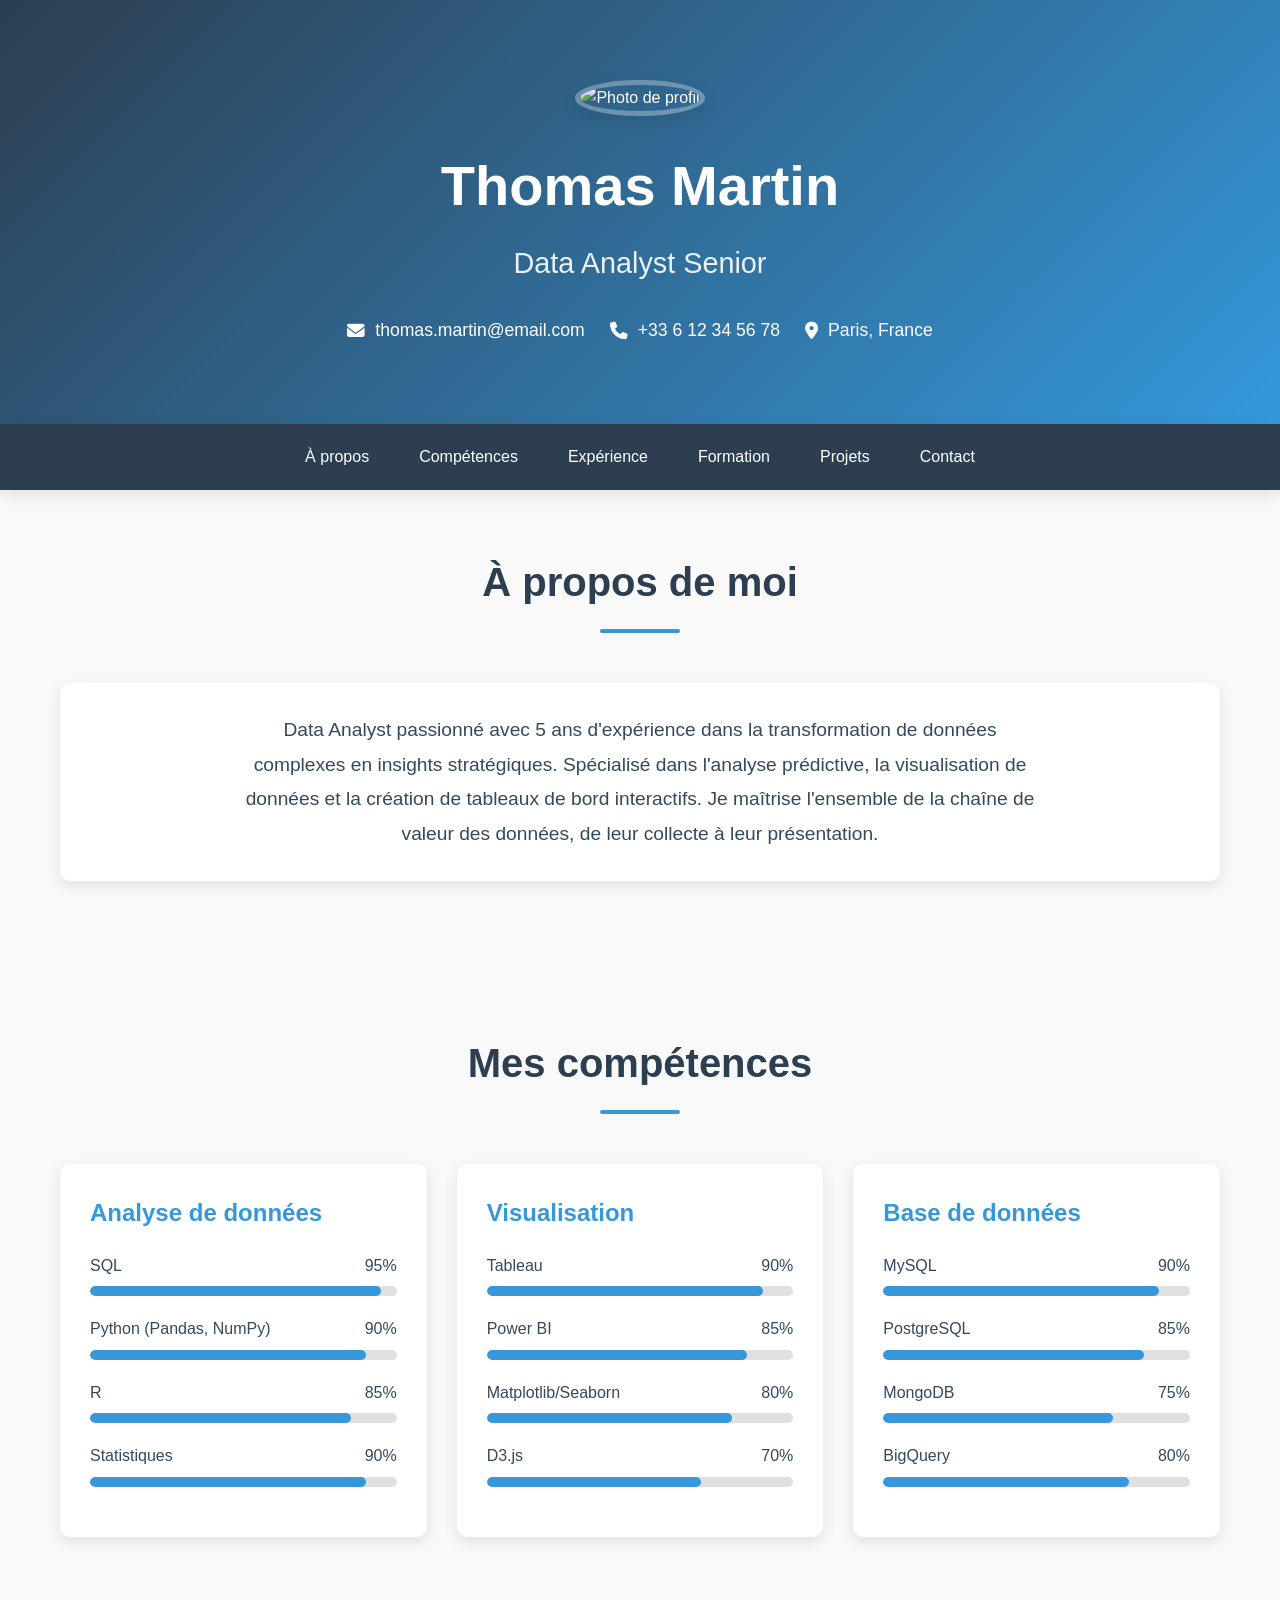
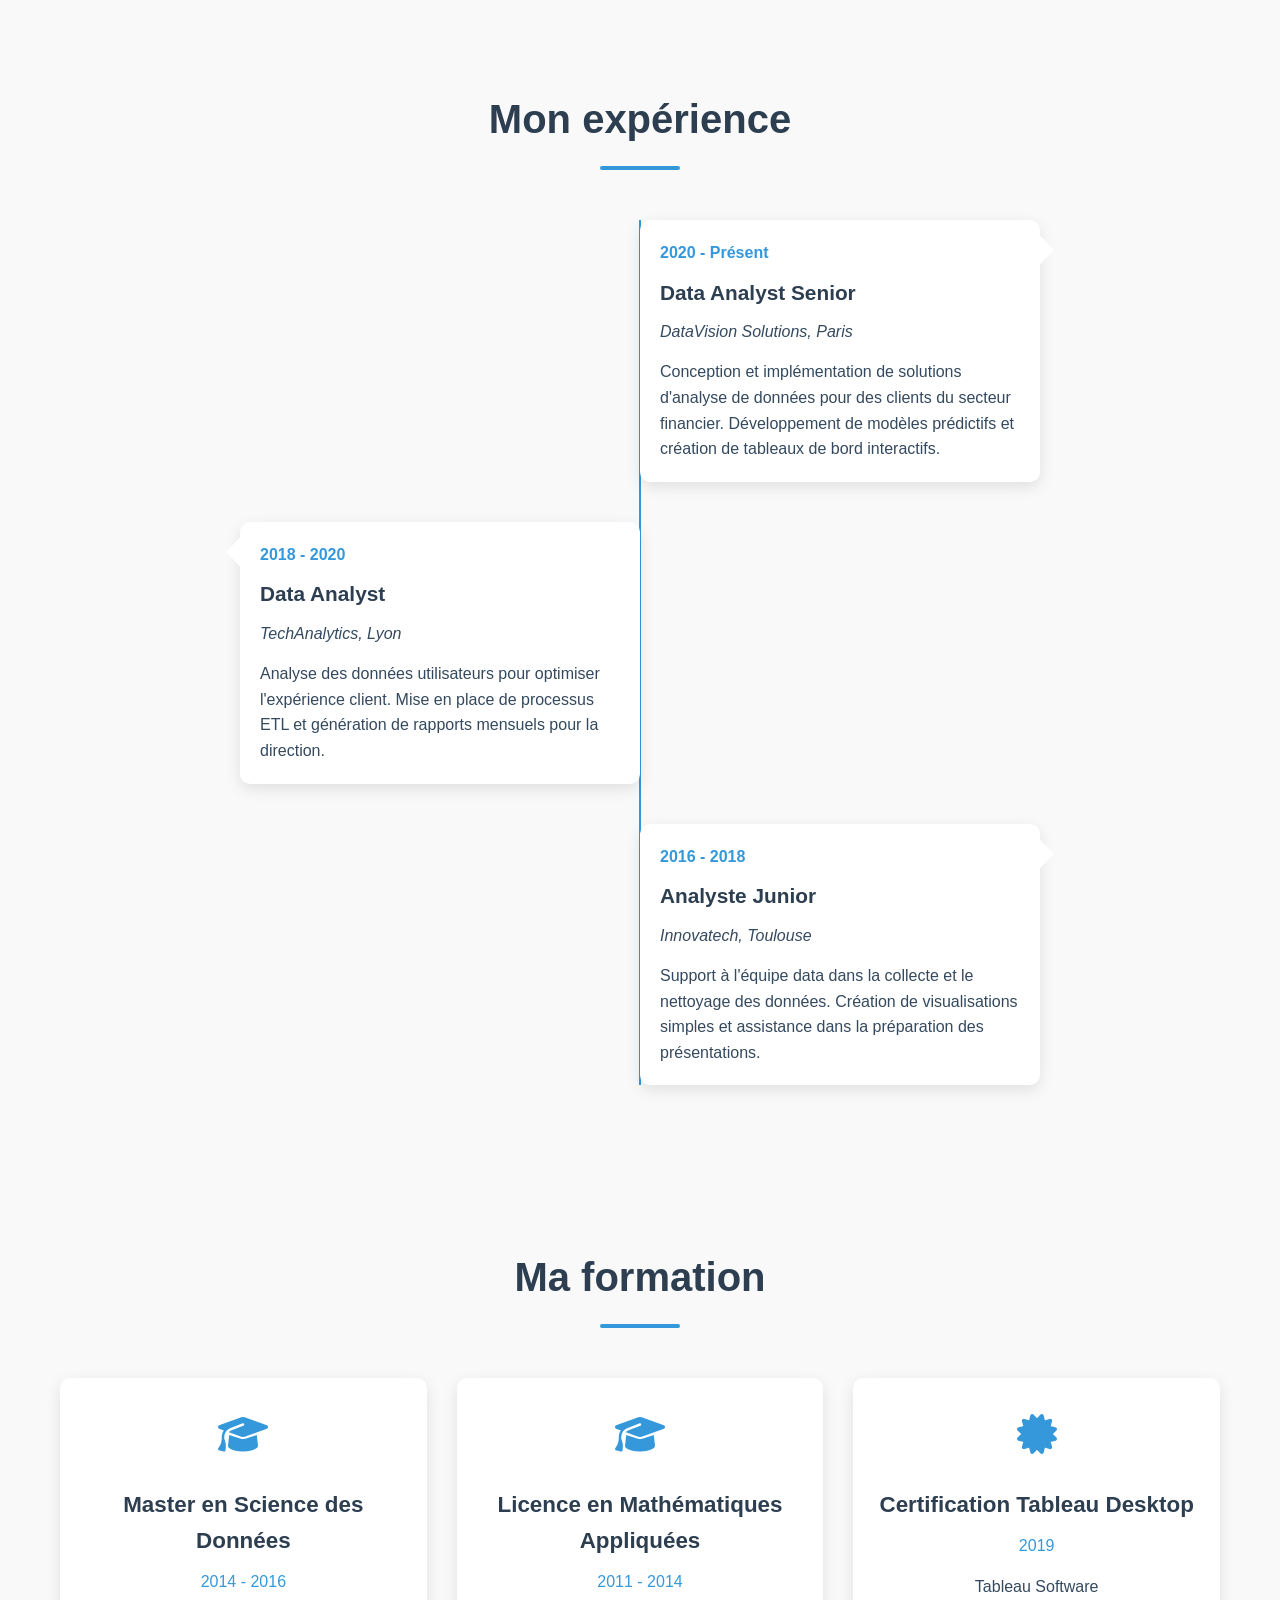
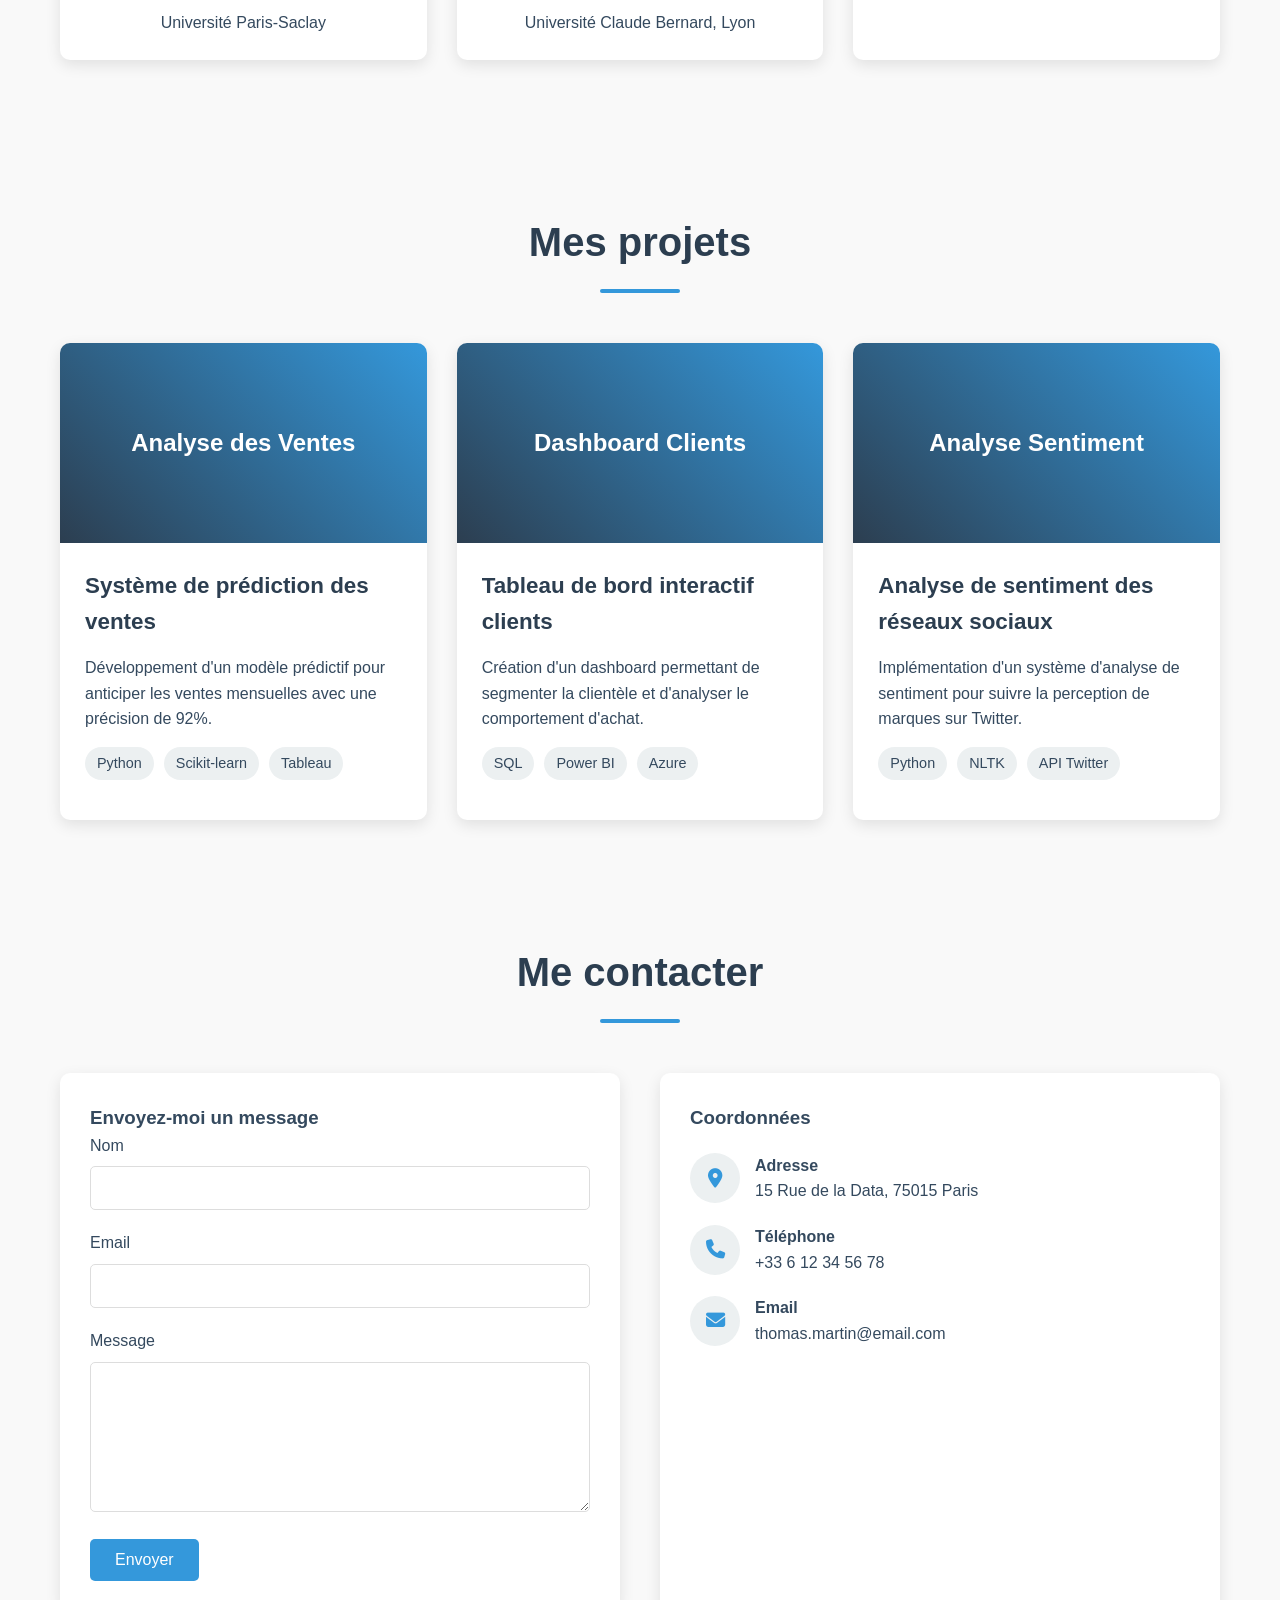
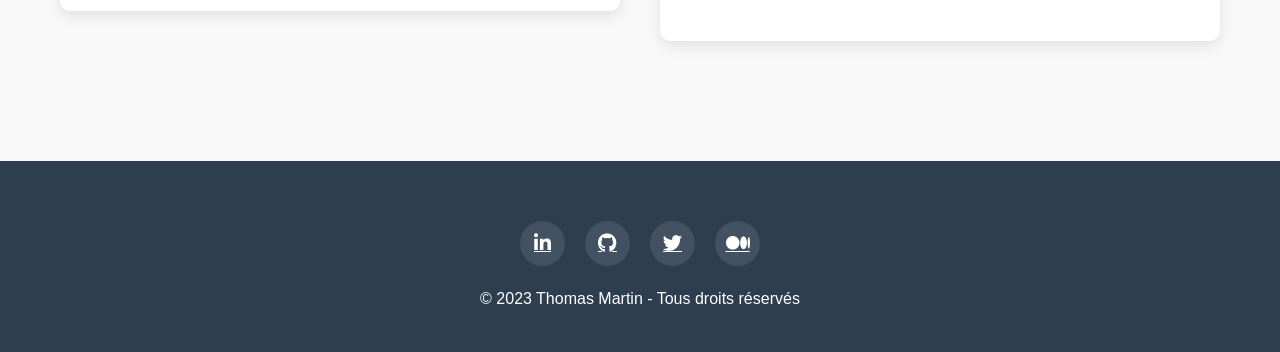
==== index.html @ 04909da3 "Première version de mon actualisé en ligne" ====
<!DOCTYPE html>
<html lang="fr">
<head>
    <meta charset="UTF-8">
    <meta name="viewport" content="width=device-width, initial-scale=1.0">
    <title>CV Data Analyst</title>
    <link rel="stylesheet" href="https://cdnjs.cloudflare.com/ajax/libs/font-awesome/6.4.0/css/all.min.css">
    <style>
        /* Variables et réinitialisation */
        :root {
            --primary: #2c3e50;
            --secondary: #3498db;
            --accent: #e74c3c;
            --light: #ecf0f1;
            --dark: #2c3e50;
            --text: #34495e;
            --background: #f9f9f9;
            --card-bg: #ffffff;
            --shadow: 0 5px 15px rgba(0, 0, 0, 0.1);
        }
        
        * {
            margin: 0;
            padding: 0;
            box-sizing: border-box;
        }
        
        body {
            font-family: 'Segoe UI', Tahoma, Geneva, Verdana, sans-serif;
            line-height: 1.6;
            color: var(--text);
            background-color: var(--background);
            scroll-behavior: smooth;
        }
        
        /* Layout */
        .container {
            max-width: 1200px;
            margin: 0 auto;
            padding: 0 20px;
        }
        
        section {
            padding: 60px 0;
        }
        
        /* En-tête */
        header {
            background: linear-gradient(135deg, var(--primary) 0%, var(--secondary) 100%);
            color: white;
            padding: 80px 0;
            text-align: center;
            position: relative;
            overflow: hidden;
        }
        
        .header-content {
            position: relative;
            z-index: 1;
        }
        
        .profile-img {
            width: 180px;
            height: 180px;
            border-radius: 50%;
            object-fit: cover;
            border: 5px solid rgba(255, 255, 255, 0.3);
            margin-bottom: 25px;
            box-shadow: var(--shadow);
        }
        
        h1 {
            font-size: 3.5rem;
            margin-bottom: 10px;
            font-weight: 700;
        }
        
        .title {
            font-size: 1.8rem;
            margin-bottom: 20px;
            color: rgba(255, 255, 255, 0.9);
            font-weight: 300;
        }
        
        .contact-info {
            display: flex;
            justify-content: center;
            flex-wrap: wrap;
            gap: 25px;
            margin-top: 30px;
        }
        
        .contact-item {
            display: flex;
            align-items: center;
            gap: 10px;
            font-size: 1.1rem;
        }
        
        /* Navigation */
        nav {
            background-color: var(--primary);
            position: sticky;
            top: 0;
            z-index: 100;
            box-shadow: var(--shadow);
        }
        
        .nav-container {
            display: flex;
            justify-content: center;
        }
        
        .nav-links {
            display: flex;
            list-style: none;
        }
        
        .nav-links li a {
            color: white;
            text-decoration: none;
            padding: 20px 25px;
            display: block;
            transition: background-color 0.3s;
            font-weight: 500;
        }
        
        .nav-links li a:hover {
            background-color: rgba(255, 255, 255, 0.1);
        }
        
        /* Sections générales */
        .section-title {
            text-align: center;
            margin-bottom: 50px;
            color: var(--primary);
            font-size: 2.5rem;
            position: relative;
        }
        
        .section-title:after {
            content: '';
            display: block;
            width: 80px;
            height: 4px;
            background: var(--secondary);
            margin: 15px auto;
            border-radius: 2px;
        }
        
        .card {
            background: var(--card-bg);
            border-radius: 10px;
            padding: 30px;
            margin-bottom: 30px;
            box-shadow: var(--shadow);
            transition: transform 0.3s;
        }
        
        .card:hover {
            transform: translateY(-5px);
        }
        
        /* À propos */
        .about-text {
            font-size: 1.2rem;
            text-align: center;
            max-width: 800px;
            margin: 0 auto;
            line-height: 1.8;
        }
        
        /* Compétences */
        .skills-container {
            display: grid;
            grid-template-columns: repeat(auto-fill, minmax(300px, 1fr));
            gap: 30px;
        }
        
        .skill-category h3 {
            color: var(--secondary);
            margin-bottom: 20px;
            font-size: 1.5rem;
        }
        
        .skill-item {
            margin-bottom: 20px;
        }
        
        .skill-name {
            display: flex;
            justify-content: space-between;
            margin-bottom: 8px;
        }
        
        .skill-bar {
            height: 10px;
            background: #e0e0e0;
            border-radius: 5px;
            overflow: hidden;
        }
        
        .skill-level {
            height: 100%;
            background: var(--secondary);
            border-radius: 5px;
        }
        
        /* Expérience */
        .timeline {
            position: relative;
            max-width: 800px;
            margin: 0 auto;
        }
        
        .timeline:before {
            content: '';
            position: absolute;
            left: 50%;
            width: 2px;
            height: 100%;
            background: var(--secondary);
            transform: translateX(-50%);
        }
        
        .timeline-item {
            display: flex;
            margin-bottom: 40px;
            position: relative;
        }
        
        .timeline-content {
            width: 50%;
            padding: 20px;
            background: var(--card-bg);
            border-radius: 10px;
            box-shadow: var(--shadow);
            position: relative;
        }
        
        .timeline-item:nth-child(odd) .timeline-content {
            margin-left: auto;
        }
        
        .timeline-item:nth-child(even) .timeline-content {
            margin-right: auto;
        }
        
        .timeline-content:after {
            content: '';
            position: absolute;
            top: 20px;
            width: 20px;
            height: 20px;
            background: var(--card-bg);
            transform: rotate(45deg);
        }
        
        .timeline-item:nth-child(odd) .timeline-content:after {
            right: -10px;
        }
        
        .timeline-item:nth-child(even) .timeline-content:after {
            left: -10px;
        }
        
        .timeline-date {
            font-weight: bold;
            color: var(--secondary);
            margin-bottom: 10px;
        }
        
        .timeline-role {
            font-size: 1.3rem;
            margin-bottom: 10px;
            color: var(--primary);
        }
        
        .timeline-company {
            font-style: italic;
            margin-bottom: 15px;
        }
        
        /* Formation */
        .education-grid {
            display: grid;
            grid-template-columns: repeat(auto-fill, minmax(300px, 1fr));
            gap: 30px;
        }
        
        .education-item {
            background: var(--card-bg);
            border-radius: 10px;
            padding: 25px;
            box-shadow: var(--shadow);
            text-align: center;
        }
        
        .education-icon {
            font-size: 2.5rem;
            color: var(--secondary);
            margin-bottom: 20px;
        }
        
        .education-title {
            font-size: 1.4rem;
            margin-bottom: 10px;
            color: var(--primary);
        }
        
        .education-date {
            color: var(--secondary);
            font-weight: 500;
            margin-bottom: 15px;
        }
        
        /* Projets */
        .projects-grid {
            display: grid;
            grid-template-columns: repeat(auto-fill, minmax(350px, 1fr));
            gap: 30px;
        }
        
        .project-card {
            background: var(--card-bg);
            border-radius: 10px;
            overflow: hidden;
            box-shadow: var(--shadow);
        }
        
        .project-img {
            height: 200px;
            background: linear-gradient(45deg, var(--primary), var(--secondary));
            display: flex;
            align-items: center;
            justify-content: center;
            color: white;
            font-size: 1.5rem;
            font-weight: bold;
        }
        
        .project-content {
            padding: 25px;
        }
        
        .project-title {
            font-size: 1.4rem;
            margin-bottom: 15px;
            color: var(--primary);
        }
        
        .project-tech {
            display: flex;
            flex-wrap: wrap;
            gap: 10px;
            margin: 15px 0;
        }
        
        .tech-tag {
            background: var(--light);
            padding: 5px 12px;
            border-radius: 20px;
            font-size: 0.9rem;
        }
        
        /* Contact */
        .contact-container {
            display: grid;
            grid-template-columns: repeat(auto-fit, minmax(300px, 1fr));
            gap: 40px;
        }
        
        .contact-form {
            background: var(--card-bg);
            padding: 30px;
            border-radius: 10px;
            box-shadow: var(--shadow);
        }
        
        .form-group {
            margin-bottom: 20px;
        }
        
        .form-group label {
            display: block;
            margin-bottom: 8px;
            font-weight: 500;
        }
        
        .form-control {
            width: 100%;
            padding: 12px 15px;
            border: 1px solid #ddd;
            border-radius: 5px;
            font-size: 1rem;
        }
        
        textarea.form-control {
            min-height: 150px;
            resize: vertical;
        }
        
        .btn {
            background: var(--secondary);
            color: white;
            border: none;
            padding: 12px 25px;
            border-radius: 5px;
            cursor: pointer;
            font-size: 1rem;
            font-weight: 500;
            transition: background 0.3s;
        }
        
        .btn:hover {
            background: var(--primary);
        }
        
        .contact-info-card {
            background: var(--card-bg);
            padding: 30px;
            border-radius: 10px;
            box-shadow: var(--shadow);
        }
        
        .contact-details {
            margin-top: 20px;
        }
        
        .contact-detail {
            display: flex;
            align-items: center;
            margin-bottom: 20px;
        }
        
        .contact-icon {
            width: 50px;
            height: 50px;
            background: var(--light);
            border-radius: 50%;
            display: flex;
            align-items: center;
            justify-content: center;
            margin-right: 15px;
            color: var(--secondary);
            font-size: 1.2rem;
        }
        
        /* Footer */
        footer {
            background: var(--dark);
            color: white;
            text-align: center;
            padding: 40px 0;
            margin-top: 60px;
        }
        
        .social-links {
            display: flex;
            justify-content: center;
            gap: 20px;
            margin: 20px 0;
        }
        
        .social-link {
            width: 45px;
            height: 45px;
            border-radius: 50%;
            background: rgba(255, 255, 255, 0.1);
            display: flex;
            align-items: center;
            justify-content: center;
            color: white;
            font-size: 1.2rem;
            transition: background 0.3s;
        }
        
        .social-link:hover {
            background: var(--secondary);
        }
        
        /* Responsive */
        @media (max-width: 768px) {
            .nav-links {
                flex-direction: column;
                text-align: center;
            }
            
            .timeline:before {
                left: 30px;
            }
            
            .timeline-content {
                width: calc(100% - 80px);
                margin-left: 80px !important;
            }
            
            .timeline-content:after {
                left: -10px !important;
                right: auto;
            }
            
            h1 {
                font-size: 2.5rem;
            }
            
            .title {
                font-size: 1.4rem;
            }
        }
    </style>
</head>
<body>
    <!-- En-tête -->
    <header>
        <div class="container header-content">
            <img src="https://images.unsplash.com/photo-1507003211169-0a1dd7228f2d?ixlib=rb-4.0.3&ixid=M3wxMjA3fDB8MHxwaG90by1wYWdlfHx8fGVufDB8fHx8fA%3D%3D&auto=format&fit=crop&w=300&q=80" alt="Photo de profil" class="profile-img">
            <h1>Thomas Martin</h1>
            <div class="title">Data Analyst Senior</div>
            <div class="contact-info">
                <div class="contact-item">
                    <i class="fas fa-envelope"></i>
                    <span>thomas.martin@email.com</span>
                </div>
                <div class="contact-item">
                    <i class="fas fa-phone"></i>
                    <span>+33 6 12 34 56 78</span>
                </div>
                <div class="contact-item">
                    <i class="fas fa-map-marker-alt"></i>
                    <span>Paris, France</span>
                </div>
            </div>
        </div>
    </header>

    <!-- Navigation -->
    <nav>
        <div class="container nav-container">
            <ul class="nav-links">
                <li><a href="#about">À propos</a></li>
                <li><a href="#skills">Compétences</a></li>
                <li><a href="#experience">Expérience</a></li>
                <li><a href="#education">Formation</a></li>
                <li><a href="#projects">Projets</a></li>
                <li><a href="#contact">Contact</a></li>
            </ul>
        </div>
    </nav>

    <!-- À propos -->
    <section id="about">
        <div class="container">
            <h2 class="section-title">À propos de moi</h2>
            <div class="card">
                <p class="about-text">
                    Data Analyst passionné avec 5 ans d'expérience dans la transformation de données complexes en insights stratégiques. 
                    Spécialisé dans l'analyse prédictive, la visualisation de données et la création de tableaux de bord interactifs. 
                    Je maîtrise l'ensemble de la chaîne de valeur des données, de leur collecte à leur présentation.
                </p>
            </div>
        </div>
    </section>

    <!-- Compétences -->
    <section id="skills">
        <div class="container">
            <h2 class="section-title">Mes compétences</h2>
            <div class="skills-container">
                <div class="skill-category card">
                    <h3>Analyse de données</h3>
                    <div class="skill-item">
                        <div class="skill-name">
                            <span>SQL</span>
                            <span>95%</span>
                        </div>
                        <div class="skill-bar">
                            <div class="skill-level" style="width: 95%;"></div>
                        </div>
                    </div>
                    <div class="skill-item">
                        <div class="skill-name">
                            <span>Python (Pandas, NumPy)</span>
                            <span>90%</span>
                        </div>
                        <div class="skill-bar">
                            <div class="skill-level" style="width: 90%;"></div>
                        </div>
                    </div>
                    <div class="skill-item">
                        <div class="skill-name">
                            <span>R</span>
                            <span>85%</span>
                        </div>
                        <div class="skill-bar">
                            <div class="skill-level" style="width: 85%;"></div>
                        </div>
                    </div>
                    <div class="skill-item">
                        <div class="skill-name">
                            <span>Statistiques</span>
                            <span>90%</span>
                        </div>
                        <div class="skill-bar">
                            <div class="skill-level" style="width: 90%;"></div>
                        </div>
                    </div>
                </div>

                <div class="skill-category card">
                    <h3>Visualisation</h3>
                    <div class="skill-item">
                        <div class="skill-name">
                            <span>Tableau</span>
                            <span>90%</span>
                        </div>
                        <div class="skill-bar">
                            <div class="skill-level" style="width: 90%;"></div>
                        </div>
                    </div>
                    <div class="skill-item">
                        <div class="skill-name">
                            <span>Power BI</span>
                            <span>85%</span>
                        </div>
                        <div class="skill-bar">
                            <div class="skill-level" style="width: 85%;"></div>
                        </div>
                    </div>
                    <div class="skill-item">
                        <div class="skill-name">
                            <span>Matplotlib/Seaborn</span>
                            <span>80%</span>
                        </div>
                        <div class="skill-bar">
                            <div class="skill-level" style="width: 80%;"></div>
                        </div>
                    </div>
                    <div class="skill-item">
                        <div class="skill-name">
                            <span>D3.js</span>
                            <span>70%</span>
                        </div>
                        <div class="skill-bar">
                            <div class="skill-level" style="width: 70%;"></div>
                        </div>
                    </div>
                </div>

                <div class="skill-category card">
                    <h3>Base de données</h3>
                    <div class="skill-item">
                        <div class="skill-name">
                            <span>MySQL</span>
                            <span>90%</span>
                        </div>
                        <div class="skill-bar">
                            <div class="skill-level" style="width: 90%;"></div>
                        </div>
                    </div>
                    <div class="skill-item">
                        <div class="skill-name">
                            <span>PostgreSQL</span>
                            <span>85%</span>
                        </div>
                        <div class="skill-bar">
                            <div class="skill-level" style="width: 85%;"></div>
                        </div>
                    </div>
                    <div class="skill-item">
                        <div class="skill-name">
                            <span>MongoDB</span>
                            <span>75%</span>
                        </div>
                        <div class="skill-bar">
                            <div class="skill-level" style="width: 75%;"></div>
                        </div>
                    </div>
                    <div class="skill-item">
                        <div class="skill-name">
                            <span>BigQuery</span>
                            <span>80%</span>
                        </div>
                        <div class="skill-bar">
                            <div class="skill-level" style="width: 80%;"></div>
                        </div>
                    </div>
                </div>
            </div>
        </div>
    </section>

    <!-- Expérience -->
    <section id="experience">
        <div class="container">
            <h2 class="section-title">Mon expérience</h2>
            <div class="timeline">
                <div class="timeline-item">
                    <div class="timeline-content">
                        <div class="timeline-date">2020 - Présent</div>
                        <h3 class="timeline-role">Data Analyst Senior</h3>
                        <div class="timeline-company">DataVision Solutions, Paris</div>
                        <p>Conception et implémentation de solutions d'analyse de données pour des clients du secteur financier. Développement de modèles prédictifs et création de tableaux de bord interactifs.</p>
                    </div>
                </div>
                <div class="timeline-item">
                    <div class="timeline-content">
                        <div class="timeline-date">2018 - 2020</div>
                        <h3 class="timeline-role">Data Analyst</h3>
                        <div class="timeline-company">TechAnalytics, Lyon</div>
                        <p>Analyse des données utilisateurs pour optimiser l'expérience client. Mise en place de processus ETL et génération de rapports mensuels pour la direction.</p>
                    </div>
                </div>
                <div class="timeline-item">
                    <div class="timeline-content">
                        <div class="timeline-date">2016 - 2018</div>
                        <h3 class="timeline-role">Analyste Junior</h3>
                        <div class="timeline-company">Innovatech, Toulouse</div>
                        <p>Support à l'équipe data dans la collecte et le nettoyage des données. Création de visualisations simples et assistance dans la préparation des présentations.</p>
                    </div>
                </div>
            </div>
        </div>
    </section>

    <!-- Formation -->
    <section id="education">
        <div class="container">
            <h2 class="section-title">Ma formation</h2>
            <div class="education-grid">
                <div class="education-item card">
                    <div class="education-icon">
                        <i class="fas fa-graduation-cap"></i>
                    </div>
                    <h3 class="education-title">Master en Science des Données</h3>
                    <div class="education-date">2014 - 2016</div>
                    <p>Université Paris-Saclay</p>
                </div>
                <div class="education-item card">
                    <div class="education-icon">
                        <i class="fas fa-graduation-cap"></i>
                    </div>
                    <h3 class="education-title">Licence en Mathématiques Appliquées</h3>
                    <div class="education-date">2011 - 2014</div>
                    <p>Université Claude Bernard, Lyon</p>
                </div>
                <div class="education-item card">
                    <div class="education-icon">
                        <i class="fas fa-certificate"></i>
                    </div>
                    <h3 class="education-title">Certification Tableau Desktop</h3>
                    <div class="education-date">2019</div>
                    <p>Tableau Software</p>
                </div>
            </div>
        </div>
    </section>

    <!-- Projets -->
    <section id="projects">
        <div class="container">
            <h2 class="section-title">Mes projets</h2>
            <div class="projects-grid">
                <div class="project-card">
                    <div class="project-img">Analyse des Ventes</div>
                    <div class="project-content">
                        <h3 class="project-title">Système de prédiction des ventes</h3>
                        <p>Développement d'un modèle prédictif pour anticiper les ventes mensuelles avec une précision de 92%.</p>
                        <div class="project-tech">
                            <span class="tech-tag">Python</span>
                            <span class="tech-tag">Scikit-learn</span>
                            <span class="tech-tag">Tableau</span>
                        </div>
                    </div>
                </div>
                <div class="project-card">
                    <div class="project-img">Dashboard Clients</div>
                    <div class="project-content">
                        <h3 class="project-title">Tableau de bord interactif clients</h3>
                        <p>Création d'un dashboard permettant de segmenter la clientèle et d'analyser le comportement d'achat.</p>
                        <div class="project-tech">
                            <span class="tech-tag">SQL</span>
                            <span class="tech-tag">Power BI</span>
                            <span class="tech-tag">Azure</span>
                        </div>
                    </div>
                </div>
                <div class="project-card">
                    <div class="project-img">Analyse Sentiment</div>
                    <div class="project-content">
                        <h3 class="project-title">Analyse de sentiment des réseaux sociaux</h3>
                        <p>Implémentation d'un système d'analyse de sentiment pour suivre la perception de marques sur Twitter.</p>
                        <div class="project-tech">
                            <span class="tech-tag">Python</span>
                            <span class="tech-tag">NLTK</span>
                            <span class="tech-tag">API Twitter</span>
                        </div>
                    </div>
                </div>
            </div>
        </div>
    </section>

    <!-- Contact -->
    <section id="contact">
        <div class="container">
            <h2 class="section-title">Me contacter</h2>
            <div class="contact-container">
                <div class="contact-form card">
                    <h3>Envoyez-moi un message</h3>
                    <form id="contactForm">
                        <div class="form-group">
                            <label for="name">Nom</label>
                            <input type="text" id="name" class="form-control" required>
                        </div>
                        <div class="form-group">
                            <label for="email">Email</label>
                            <input type="email" id="email" class="form-control" required>
                        </div>
                        <div class="form-group">
                            <label for="message">Message</label>
                            <textarea id="message" class="form-control" required></textarea>
                        </div>
                        <button type="submit" class="btn">Envoyer</button>
                    </form>
                </div>
                <div class="contact-info-card">
                    <h3>Coordonnées</h3>
                    <div class="contact-details">
                        <div class="contact-detail">
                            <div class="contact-icon">
                                <i class="fas fa-map-marker-alt"></i>
                            </div>
                            <div>
                                <h4>Adresse</h4>
                                <p>15 Rue de la Data, 75015 Paris</p>
                            </div>
                        </div>
                        <div class="contact-detail">
                            <div class="contact-icon">
                                <i class="fas fa-phone"></i>
                            </div>
                            <div>
                                <h4>Téléphone</h4>
                                <p>+33 6 12 34 56 78</p>
                            </div>
                        </div>
                        <div class="contact-detail">
                            <div class="contact-icon">
                                <i class="fas fa-envelope"></i>
                            </div>
                            <div>
                                <h4>Email</h4>
                                <p>thomas.martin@email.com</p>
                            </div>
                        </div>
                    </div>
                </div>
            </div>
        </div>
    </section>

    <!-- Footer -->
    <footer>
        <div class="container">
            <div class="social-links">
                <a href="#" class="social-link"><i class="fab fa-linkedin-in"></i></a>
                <a href="#" class="social-link"><i class="fab fa-github"></i></a>
                <a href="#" class="social-link"><i class="fab fa-twitter"></i></a>
                <a href="#" class="social-link"><i class="fab fa-medium-m"></i></a>
            </div>
            <p>&copy; 2023 Thomas Martin - Tous droits réservés</p>
        </div>
    </footer>

    <script>
        // Script pour la soumission du formulaire
        document.getElementById('contactForm').addEventListener('submit', function(e) {
            e.preventDefault();
            alert('Merci pour votre message! Je vous répondrai très rapidement.');
            this.reset();
        });

        // Animation des barres de compétences au défilement
        document.addEventListener('DOMContentLoaded', function() {
            const skillBars = document.querySelectorAll('.skill-level');
            
            function animateSkillBars() {
                skillBars.forEach(bar => {
                    const width = bar.style.width;
                    bar.style.width = '0';
                    setTimeout(() => {
                        bar.style.transition = 'width 1.5s ease-in-out';
                        bar.style.width = width;
                    }, 300);
                });
            }
            
            // Délai pour l'animation au chargement
            setTimeout(animateSkillBars, 500);
        });
    </script>
</body>
</html>
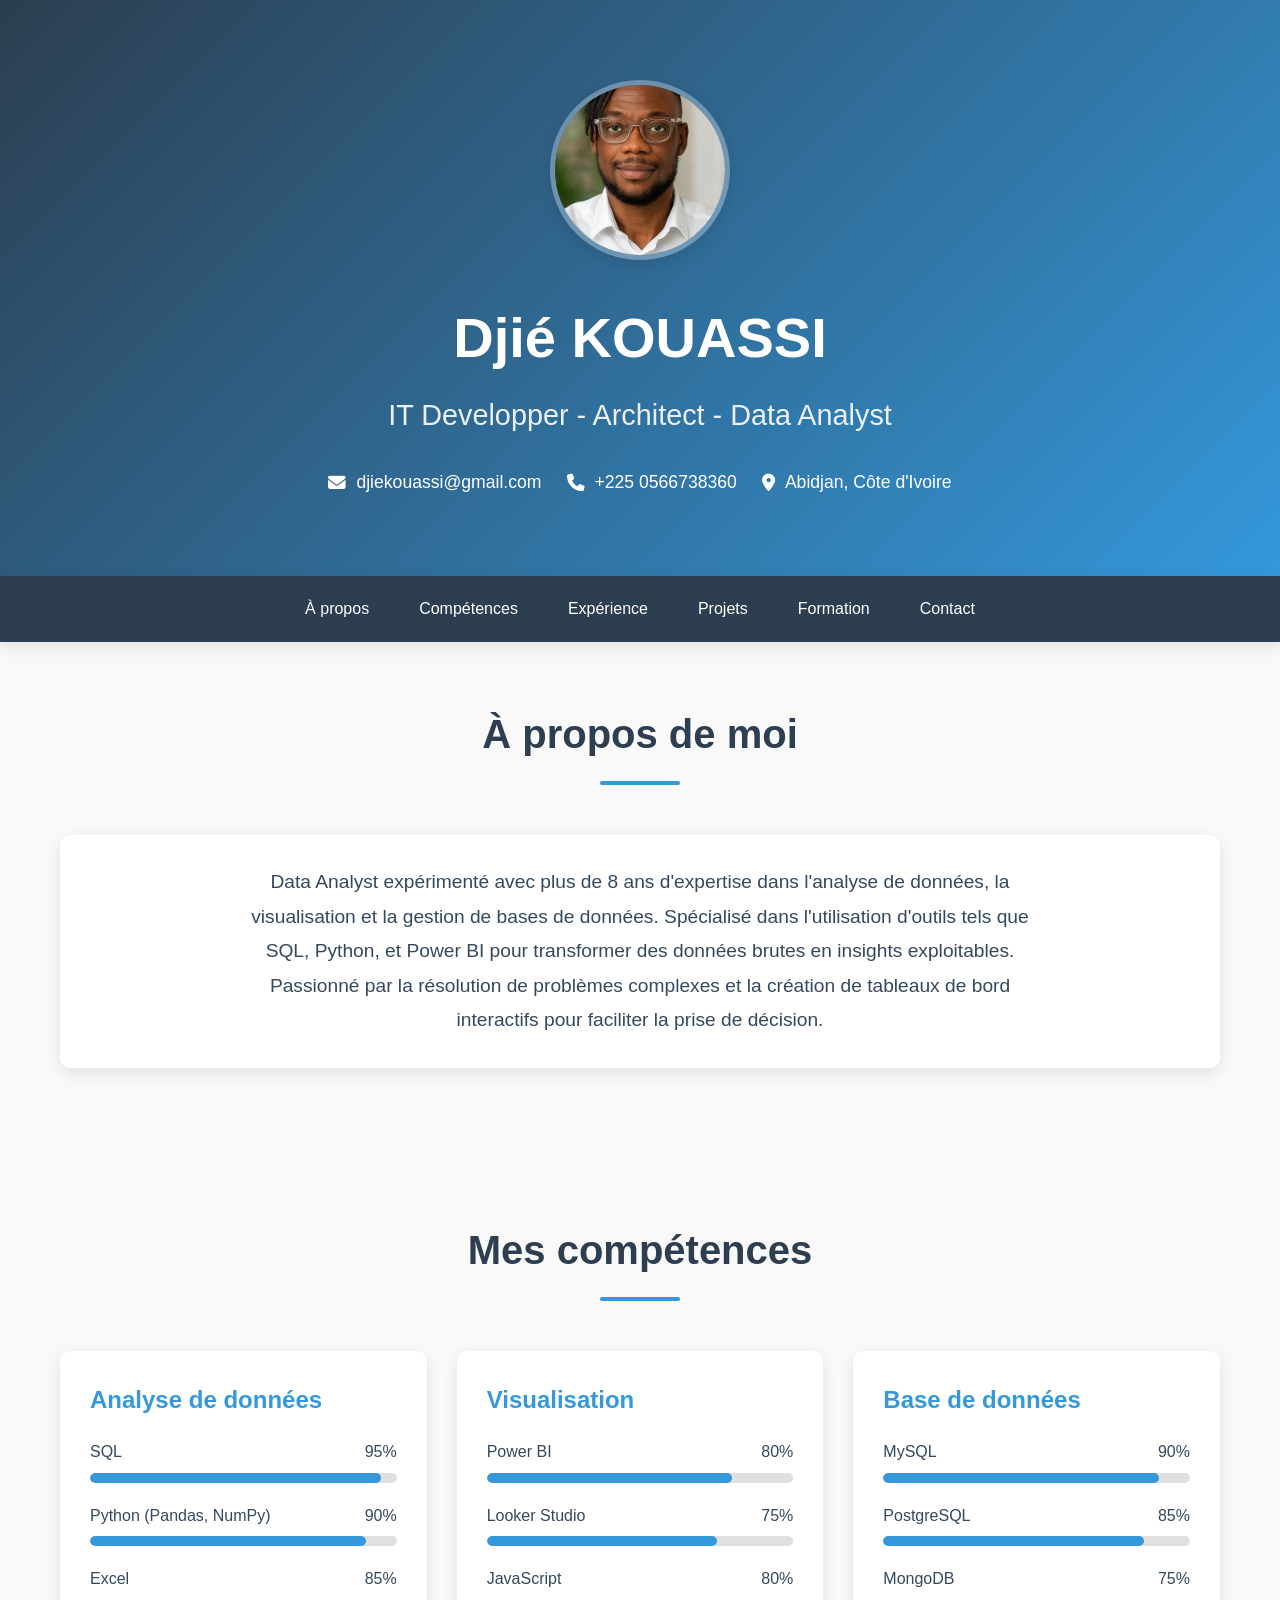
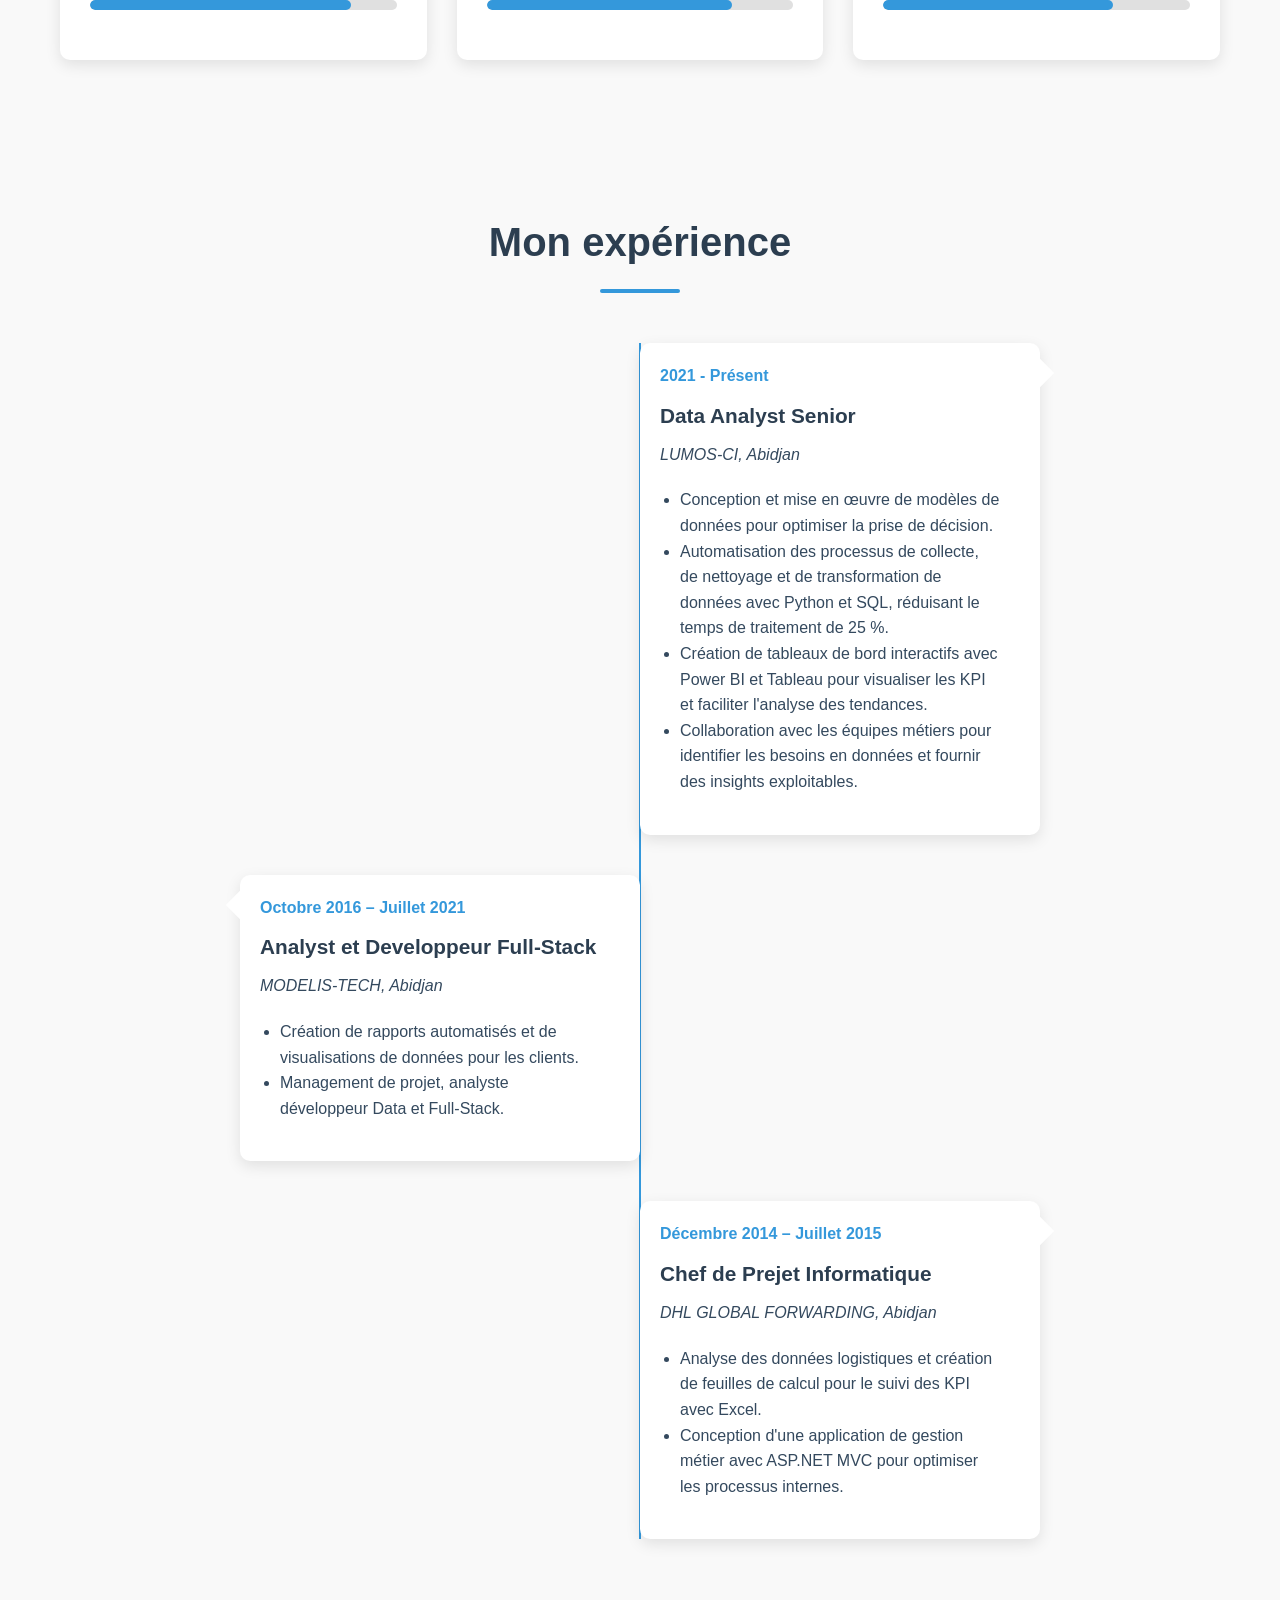
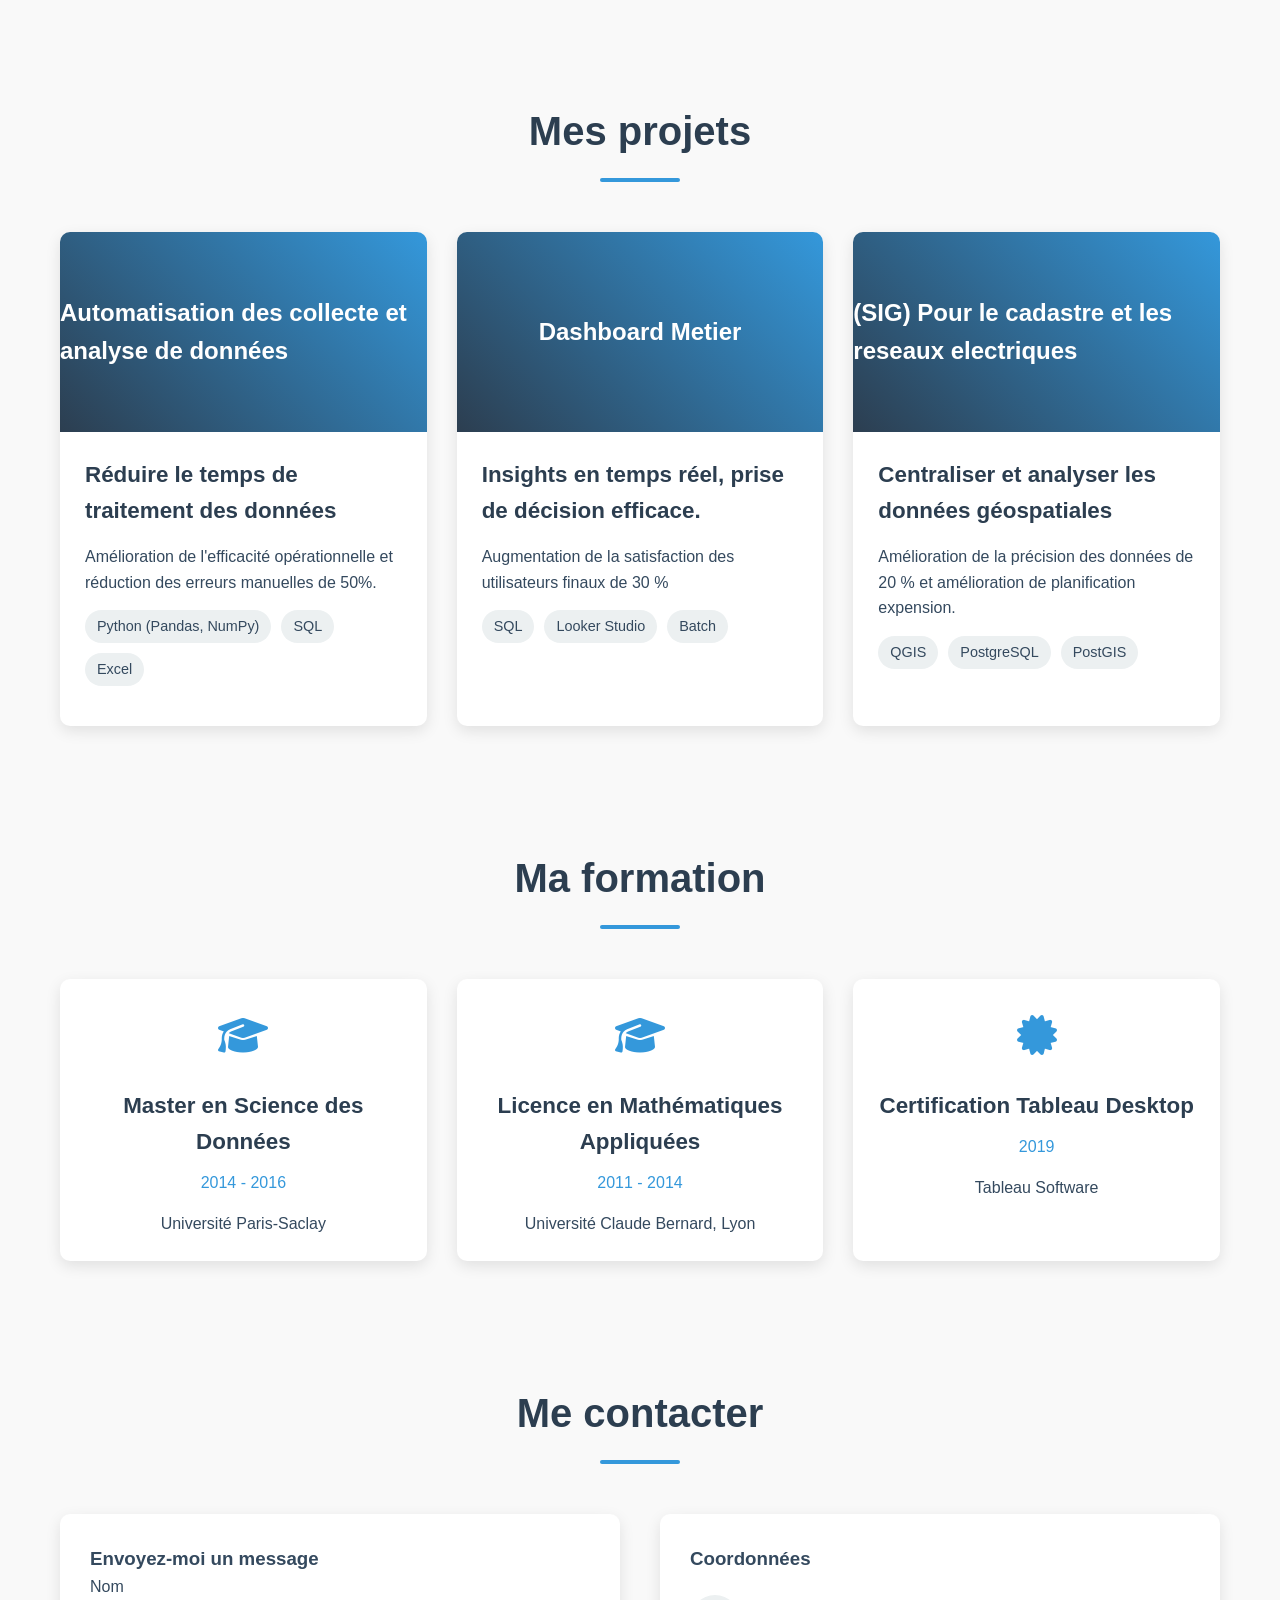
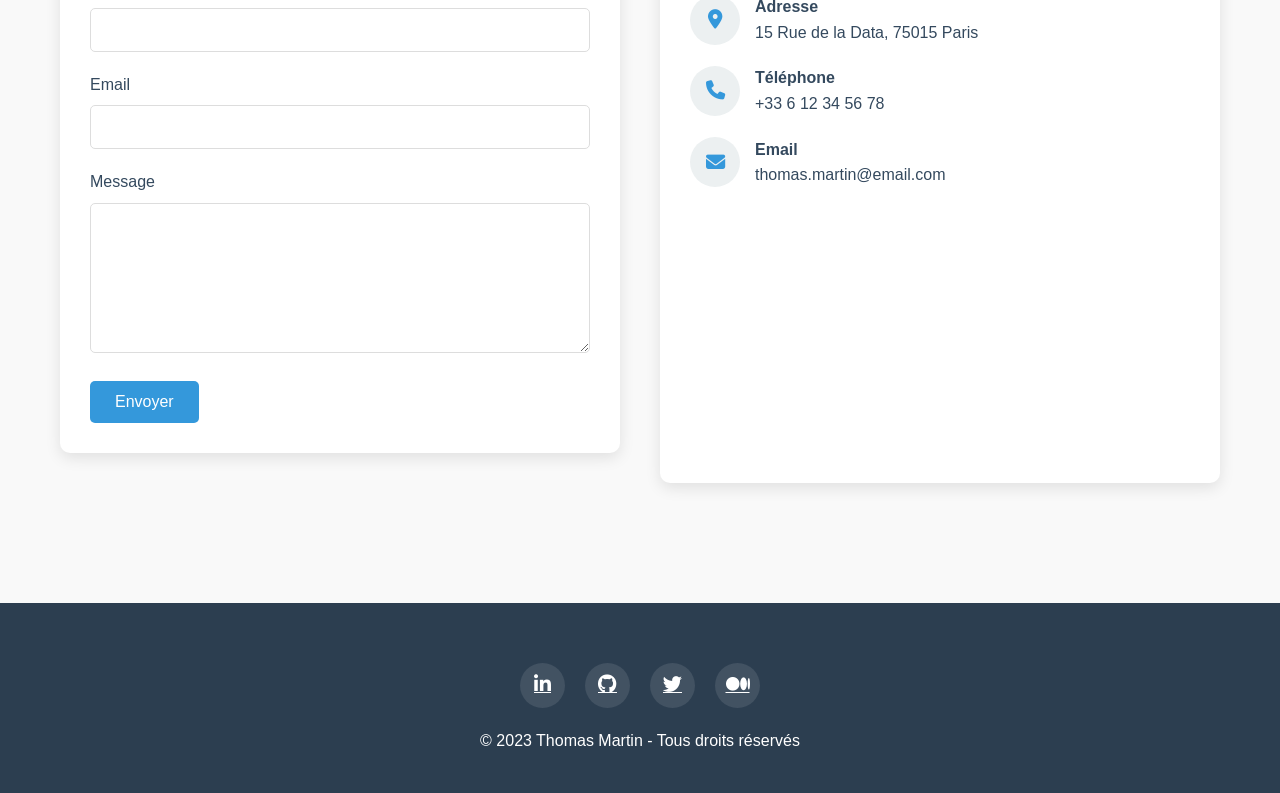
==== commit 5f4d6345: "Move from index_v2 to index" ====
--- a/index.html
+++ b/index.html
@@ -5,530 +5,38 @@
     <meta name="viewport" content="width=device-width, initial-scale=1.0">
     <title>CV Data Analyst</title>
     <link rel="stylesheet" href="https://cdnjs.cloudflare.com/ajax/libs/font-awesome/6.4.0/css/all.min.css">
-    <style>
-        /* Variables et réinitialisation */
-        :root {
-            --primary: #2c3e50;
-            --secondary: #3498db;
-            --accent: #e74c3c;
-            --light: #ecf0f1;
-            --dark: #2c3e50;
-            --text: #34495e;
-            --background: #f9f9f9;
-            --card-bg: #ffffff;
-            --shadow: 0 5px 15px rgba(0, 0, 0, 0.1);
-        }
-        
-        * {
-            margin: 0;
-            padding: 0;
-            box-sizing: border-box;
-        }
-        
-        body {
-            font-family: 'Segoe UI', Tahoma, Geneva, Verdana, sans-serif;
-            line-height: 1.6;
-            color: var(--text);
-            background-color: var(--background);
-            scroll-behavior: smooth;
-        }
-        
-        /* Layout */
-        .container {
-            max-width: 1200px;
-            margin: 0 auto;
-            padding: 0 20px;
-        }
-        
-        section {
-            padding: 60px 0;
-        }
-        
-        /* En-tête */
-        header {
-            background: linear-gradient(135deg, var(--primary) 0%, var(--secondary) 100%);
-            color: white;
-            padding: 80px 0;
-            text-align: center;
-            position: relative;
-            overflow: hidden;
-        }
-        
-        .header-content {
-            position: relative;
-            z-index: 1;
-        }
-        
-        .profile-img {
-            width: 180px;
-            height: 180px;
-            border-radius: 50%;
-            object-fit: cover;
-            border: 5px solid rgba(255, 255, 255, 0.3);
-            margin-bottom: 25px;
-            box-shadow: var(--shadow);
-        }
-        
-        h1 {
-            font-size: 3.5rem;
-            margin-bottom: 10px;
-            font-weight: 700;
-        }
-        
-        .title {
-            font-size: 1.8rem;
-            margin-bottom: 20px;
-            color: rgba(255, 255, 255, 0.9);
-            font-weight: 300;
-        }
-        
-        .contact-info {
-            display: flex;
-            justify-content: center;
-            flex-wrap: wrap;
-            gap: 25px;
-            margin-top: 30px;
-        }
-        
-        .contact-item {
-            display: flex;
-            align-items: center;
-            gap: 10px;
-            font-size: 1.1rem;
-        }
-        
-        /* Navigation */
-        nav {
-            background-color: var(--primary);
-            position: sticky;
-            top: 0;
-            z-index: 100;
-            box-shadow: var(--shadow);
-        }
-        
-        .nav-container {
-            display: flex;
-            justify-content: center;
-        }
-        
-        .nav-links {
-            display: flex;
-            list-style: none;
-        }
-        
-        .nav-links li a {
-            color: white;
-            text-decoration: none;
-            padding: 20px 25px;
-            display: block;
-            transition: background-color 0.3s;
-            font-weight: 500;
-        }
-        
-        .nav-links li a:hover {
-            background-color: rgba(255, 255, 255, 0.1);
-        }
-        
-        /* Sections générales */
-        .section-title {
-            text-align: center;
-            margin-bottom: 50px;
-            color: var(--primary);
-            font-size: 2.5rem;
-            position: relative;
-        }
-        
-        .section-title:after {
-            content: '';
-            display: block;
-            width: 80px;
-            height: 4px;
-            background: var(--secondary);
-            margin: 15px auto;
-            border-radius: 2px;
-        }
-        
-        .card {
-            background: var(--card-bg);
-            border-radius: 10px;
-            padding: 30px;
-            margin-bottom: 30px;
-            box-shadow: var(--shadow);
-            transition: transform 0.3s;
-        }
-        
-        .card:hover {
-            transform: translateY(-5px);
-        }
-        
-        /* À propos */
-        .about-text {
-            font-size: 1.2rem;
-            text-align: center;
-            max-width: 800px;
-            margin: 0 auto;
-            line-height: 1.8;
-        }
-        
-        /* Compétences */
-        .skills-container {
-            display: grid;
-            grid-template-columns: repeat(auto-fill, minmax(300px, 1fr));
-            gap: 30px;
-        }
-        
-        .skill-category h3 {
-            color: var(--secondary);
-            margin-bottom: 20px;
-            font-size: 1.5rem;
-        }
-        
-        .skill-item {
-            margin-bottom: 20px;
-        }
-        
-        .skill-name {
-            display: flex;
-            justify-content: space-between;
-            margin-bottom: 8px;
-        }
-        
-        .skill-bar {
-            height: 10px;
-            background: #e0e0e0;
-            border-radius: 5px;
-            overflow: hidden;
-        }
-        
-        .skill-level {
-            height: 100%;
-            background: var(--secondary);
-            border-radius: 5px;
-        }
-        
-        /* Expérience */
-        .timeline {
-            position: relative;
-            max-width: 800px;
-            margin: 0 auto;
-        }
-        
-        .timeline:before {
-            content: '';
-            position: absolute;
-            left: 50%;
-            width: 2px;
-            height: 100%;
-            background: var(--secondary);
-            transform: translateX(-50%);
-        }
-        
-        .timeline-item {
-            display: flex;
-            margin-bottom: 40px;
-            position: relative;
-        }
-        
-        .timeline-content {
-            width: 50%;
-            padding: 20px;
-            background: var(--card-bg);
-            border-radius: 10px;
-            box-shadow: var(--shadow);
-            position: relative;
-        }
-        
-        .timeline-item:nth-child(odd) .timeline-content {
-            margin-left: auto;
-        }
-        
-        .timeline-item:nth-child(even) .timeline-content {
-            margin-right: auto;
-        }
-        
-        .timeline-content:after {
-            content: '';
-            position: absolute;
-            top: 20px;
-            width: 20px;
-            height: 20px;
-            background: var(--card-bg);
-            transform: rotate(45deg);
-        }
-        
-        .timeline-item:nth-child(odd) .timeline-content:after {
-            right: -10px;
-        }
-        
-        .timeline-item:nth-child(even) .timeline-content:after {
-            left: -10px;
-        }
-        
-        .timeline-date {
-            font-weight: bold;
-            color: var(--secondary);
-            margin-bottom: 10px;
-        }
-        
-        .timeline-role {
-            font-size: 1.3rem;
-            margin-bottom: 10px;
-            color: var(--primary);
-        }
-        
-        .timeline-company {
-            font-style: italic;
-            margin-bottom: 15px;
-        }
-        
-        /* Formation */
-        .education-grid {
-            display: grid;
-            grid-template-columns: repeat(auto-fill, minmax(300px, 1fr));
-            gap: 30px;
-        }
-        
-        .education-item {
-            background: var(--card-bg);
-            border-radius: 10px;
-            padding: 25px;
-            box-shadow: var(--shadow);
-            text-align: center;
-        }
-        
-        .education-icon {
-            font-size: 2.5rem;
-            color: var(--secondary);
-            margin-bottom: 20px;
-        }
-        
-        .education-title {
-            font-size: 1.4rem;
-            margin-bottom: 10px;
-            color: var(--primary);
-        }
-        
-        .education-date {
-            color: var(--secondary);
-            font-weight: 500;
-            margin-bottom: 15px;
-        }
-        
-        /* Projets */
-        .projects-grid {
-            display: grid;
-            grid-template-columns: repeat(auto-fill, minmax(350px, 1fr));
-            gap: 30px;
-        }
-        
-        .project-card {
-            background: var(--card-bg);
-            border-radius: 10px;
-            overflow: hidden;
-            box-shadow: var(--shadow);
-        }
-        
-        .project-img {
-            height: 200px;
-            background: linear-gradient(45deg, var(--primary), var(--secondary));
-            display: flex;
-            align-items: center;
-            justify-content: center;
-            color: white;
-            font-size: 1.5rem;
-            font-weight: bold;
-        }
-        
-        .project-content {
-            padding: 25px;
-        }
-        
-        .project-title {
-            font-size: 1.4rem;
-            margin-bottom: 15px;
-            color: var(--primary);
-        }
-        
-        .project-tech {
-            display: flex;
-            flex-wrap: wrap;
-            gap: 10px;
-            margin: 15px 0;
-        }
-        
-        .tech-tag {
-            background: var(--light);
-            padding: 5px 12px;
-            border-radius: 20px;
-            font-size: 0.9rem;
-        }
-        
-        /* Contact */
-        .contact-container {
-            display: grid;
-            grid-template-columns: repeat(auto-fit, minmax(300px, 1fr));
-            gap: 40px;
-        }
-        
-        .contact-form {
-            background: var(--card-bg);
-            padding: 30px;
-            border-radius: 10px;
-            box-shadow: var(--shadow);
-        }
-        
-        .form-group {
-            margin-bottom: 20px;
-        }
-        
-        .form-group label {
-            display: block;
-            margin-bottom: 8px;
-            font-weight: 500;
-        }
-        
-        .form-control {
-            width: 100%;
-            padding: 12px 15px;
-            border: 1px solid #ddd;
-            border-radius: 5px;
-            font-size: 1rem;
-        }
-        
-        textarea.form-control {
-            min-height: 150px;
-            resize: vertical;
-        }
-        
-        .btn {
-            background: var(--secondary);
-            color: white;
-            border: none;
-            padding: 12px 25px;
-            border-radius: 5px;
-            cursor: pointer;
-            font-size: 1rem;
-            font-weight: 500;
-            transition: background 0.3s;
-        }
-        
-        .btn:hover {
-            background: var(--primary);
-        }
-        
-        .contact-info-card {
-            background: var(--card-bg);
-            padding: 30px;
-            border-radius: 10px;
-            box-shadow: var(--shadow);
-        }
-        
-        .contact-details {
-            margin-top: 20px;
-        }
-        
-        .contact-detail {
-            display: flex;
-            align-items: center;
-            margin-bottom: 20px;
-        }
-        
-        .contact-icon {
-            width: 50px;
-            height: 50px;
-            background: var(--light);
-            border-radius: 50%;
-            display: flex;
-            align-items: center;
-            justify-content: center;
-            margin-right: 15px;
-            color: var(--secondary);
-            font-size: 1.2rem;
-        }
-        
-        /* Footer */
-        footer {
-            background: var(--dark);
-            color: white;
-            text-align: center;
-            padding: 40px 0;
-            margin-top: 60px;
-        }
-        
-        .social-links {
-            display: flex;
-            justify-content: center;
-            gap: 20px;
-            margin: 20px 0;
-        }
-        
-        .social-link {
-            width: 45px;
-            height: 45px;
-            border-radius: 50%;
-            background: rgba(255, 255, 255, 0.1);
-            display: flex;
-            align-items: center;
-            justify-content: center;
-            color: white;
-            font-size: 1.2rem;
-            transition: background 0.3s;
-        }
-        
-        .social-link:hover {
-            background: var(--secondary);
-        }
-        
-        /* Responsive */
-        @media (max-width: 768px) {
-            .nav-links {
-                flex-direction: column;
-                text-align: center;
-            }
-            
-            .timeline:before {
-                left: 30px;
-            }
-            
-            .timeline-content {
-                width: calc(100% - 80px);
-                margin-left: 80px !important;
-            }
-            
-            .timeline-content:after {
-                left: -10px !important;
-                right: auto;
-            }
-            
-            h1 {
-                font-size: 2.5rem;
-            }
-            
-            .title {
-                font-size: 1.4rem;
-            }
-        }
-    </style>
+    <link rel="stylesheet" href="css/main.css">
 </head>
+
 <body>
+    <!-- Progress bar -->
+    <div class="progress-container">
+        <div class="progress-bar" id="progressBar"></div>
+    </div>
+
     <!-- En-tête -->
     <header>
         <div class="container header-content">
-            <img src="https://images.unsplash.com/photo-1507003211169-0a1dd7228f2d?ixlib=rb-4.0.3&ixid=M3wxMjA3fDB8MHxwaG90by1wYWdlfHx8fGVufDB8fHx8fA%3D%3D&auto=format&fit=crop&w=300&q=80" alt="Photo de profil" class="profile-img">
-            <h1>Thomas Martin</h1>
-            <div class="title">Data Analyst Senior</div>
+            <!-- <img src="https://images.unsplash.com/photo-1507003211169-0a1dd7228f2d?ixlib=rb-4.0.3&ixid=M3wxMjA3fDB8MHxwaG90by1wYWdlfHx8fGVufDB8fHx8fA%3D%3D&auto=format&fit=crop&w=300&q=80" alt="Photo de profil" class="profile-img"> -->
+            <img src="img/moi_3.jpg" alt="Photo de profil" class="profile-img">
+            <h1>Djié KOUASSI</h1>
+            <div class="title">
+                IT Developper - Architect - Data Analyst
+            </div>
+            <!-- <div class="title">Architect</div>
+            <div class="title">Data Analyst</div> -->
             <div class="contact-info">
                 <div class="contact-item">
                     <i class="fas fa-envelope"></i>
-                    <span>thomas.martin@email.com</span>
+                    <span>djiekouassi@gmail.com</span>
                 </div>
                 <div class="contact-item">
                     <i class="fas fa-phone"></i>
-                    <span>+33 6 12 34 56 78</span>
+                    <span>+225 0566738360</span>
                 </div>
                 <div class="contact-item">
                     <i class="fas fa-map-marker-alt"></i>
-                    <span>Paris, France</span>
+                    <span>Abidjan, Côte d'Ivoire</span>
                 </div>
             </div>
         </div>
@@ -538,11 +46,11 @@
     <nav>
         <div class="container nav-container">
             <ul class="nav-links">
-                <li><a href="#about">À propos</a></li>
+                <li><a href="#about" class="active">À propos</a></li>
                 <li><a href="#skills">Compétences</a></li>
                 <li><a href="#experience">Expérience</a></li>
+                <li><a href="#projects">Projets</a></li>
                 <li><a href="#education">Formation</a></li>
-                <li><a href="#projects">Projets</a></li>
                 <li><a href="#contact">Contact</a></li>
             </ul>
         </div>
@@ -554,9 +62,10 @@
             <h2 class="section-title">À propos de moi</h2>
             <div class="card">
                 <p class="about-text">
-                    Data Analyst passionné avec 5 ans d'expérience dans la transformation de données complexes en insights stratégiques. 
-                    Spécialisé dans l'analyse prédictive, la visualisation de données et la création de tableaux de bord interactifs. 
-                    Je maîtrise l'ensemble de la chaîne de valeur des données, de leur collecte à leur présentation.
+                    Data Analyst expérimenté avec plus de 8 ans d'expertise dans l'analyse de données, la visualisation et la gestion de bases de 
+                    données. Spécialisé dans l'utilisation d'outils tels que SQL, Python, et Power BI pour transformer des données brutes en 
+                    insights exploitables. Passionné par la résolution de problèmes complexes et la création de tableaux de bord interactifs pour 
+                    faciliter la prise de décision. 
                 </p>
             </div>
         </div>
@@ -575,7 +84,7 @@
                             <span>95%</span>
                         </div>
                         <div class="skill-bar">
-                            <div class="skill-level" style="width: 95%;"></div>
+                            <div class="skill-level" data-level="95%"></div>
                         </div>
                     </div>
                     <div class="skill-item">
@@ -584,67 +93,67 @@
                             <span>90%</span>
                         </div>
                         <div class="skill-bar">
-                            <div class="skill-level" style="width: 90%;"></div>
-                        </div>
-                    </div>
-                    <div class="skill-item">
-                        <div class="skill-name">
-                            <span>R</span>
+                            <div class="skill-level" data-level="90%"></div>
+                        </div>
+                    </div>
+                    <div class="skill-item">
+                        <div class="skill-name">
+                            <span>Excel</span>
                             <span>85%</span>
                         </div>
                         <div class="skill-bar">
-                            <div class="skill-level" style="width: 85%;"></div>
-                        </div>
-                    </div>
-                    <div class="skill-item">
+                            <div class="skill-level" data-level="85%"></div>
+                        </div>
+                    </div>
+                    <!-- <div class="skill-item">
                         <div class="skill-name">
                             <span>Statistiques</span>
                             <span>90%</span>
                         </div>
                         <div class="skill-bar">
-                            <div class="skill-level" style="width: 90%;"></div>
-                        </div>
-                    </div>
+                            <div class="skill-level" data-level="90%"></div>
+                        </div>
+                    </div> -->
                 </div>
 
                 <div class="skill-category card">
                     <h3>Visualisation</h3>
                     <div class="skill-item">
                         <div class="skill-name">
-                            <span>Tableau</span>
-                            <span>90%</span>
-                        </div>
-                        <div class="skill-bar">
-                            <div class="skill-level" style="width: 90%;"></div>
-                        </div>
-                    </div>
-                    <div class="skill-item">
-                        <div class="skill-name">
                             <span>Power BI</span>
-                            <span>85%</span>
-                        </div>
-                        <div class="skill-bar">
-                            <div class="skill-level" style="width: 85%;"></div>
-                        </div>
-                    </div>
-                    <div class="skill-item">
-                        <div class="skill-name">
-                            <span>Matplotlib/Seaborn</span>
                             <span>80%</span>
                         </div>
                         <div class="skill-bar">
-                            <div class="skill-level" style="width: 80%;"></div>
-                        </div>
-                    </div>
-                    <div class="skill-item">
+                            <div class="skill-level" data-level="80%"></div>
+                        </div>
+                    </div>
+                    <div class="skill-item">
+                        <div class="skill-name">
+                            <span>Looker Studio</span>
+                            <span>75%</span>
+                        </div>
+                        <div class="skill-bar">
+                            <div class="skill-level" data-level="75%"></div>
+                        </div>
+                    </div>
+                    <div class="skill-item">
+                        <div class="skill-name">
+                            <span>JavaScript</span>
+                            <span>80%</span>
+                        </div>
+                        <div class="skill-bar">
+                            <div class="skill-level" data-level="80%"></div>
+                        </div>
+                    </div>
+                    <!-- <div class="skill-item">
                         <div class="skill-name">
                             <span>D3.js</span>
                             <span>70%</span>
                         </div>
                         <div class="skill-bar">
-                            <div class="skill-level" style="width: 70%;"></div>
-                        </div>
-                    </div>
+                            <div class="skill-level" data-level="70%"></div>
+                        </div>
+                    </div> -->
                 </div>
 
                 <div class="skill-category card">
@@ -655,7 +164,7 @@
                             <span>90%</span>
                         </div>
                         <div class="skill-bar">
-                            <div class="skill-level" style="width: 90%;"></div>
+                            <div class="skill-level" data-level="90%"></div>
                         </div>
                     </div>
                     <div class="skill-item">
@@ -664,7 +173,7 @@
                             <span>85%</span>
                         </div>
                         <div class="skill-bar">
-                            <div class="skill-level" style="width: 85%;"></div>
+                            <div class="skill-level" data-level="85%"></div>
                         </div>
                     </div>
                     <div class="skill-item">
@@ -673,18 +182,18 @@
                             <span>75%</span>
                         </div>
                         <div class="skill-bar">
-                            <div class="skill-level" style="width: 75%;"></div>
-                        </div>
-                    </div>
-                    <div class="skill-item">
+                            <div class="skill-level" data-level="75%"></div>
+                        </div>
+                    </div>
+                    <!-- <div class="skill-item">
                         <div class="skill-name">
                             <span>BigQuery</span>
                             <span>80%</span>
                         </div>
                         <div class="skill-bar">
-                            <div class="skill-level" style="width: 80%;"></div>
-                        </div>
-                    </div>
+                            <div class="skill-level" data-level="80%"></div>
+                        </div>
+                    </div> -->
                 </div>
             </div>
         </div>
@@ -697,38 +206,125 @@
             <div class="timeline">
                 <div class="timeline-item">
                     <div class="timeline-content">
-                        <div class="timeline-date">2020 - Présent</div>
+                        <div class="timeline-date">2021 - Présent</div>
                         <h3 class="timeline-role">Data Analyst Senior</h3>
-                        <div class="timeline-company">DataVision Solutions, Paris</div>
-                        <p>Conception et implémentation de solutions d'analyse de données pour des clients du secteur financier. Développement de modèles prédictifs et création de tableaux de bord interactifs.</p>
+                        <div class="timeline-company"> LUMOS-CI, Abidjan</div>
+                        
+                            <div style="margin: 20px;">
+                                <ul>
+                                    <li>Conception et mise en œuvre de modèles de données pour optimiser la prise de décision.</li>
+                                    <li>Automatisation des processus de collecte, de nettoyage et de transformation de données avec Python et SQL, réduisant le temps de traitement de 25 %.</li>
+                                    <li>Création de tableaux de bord interactifs avec Power BI et Tableau pour visualiser les KPI et faciliter l'analyse des tendances.</li>
+                                    <li>Collaboration avec les équipes métiers pour identifier les besoins en données et fournir des insights exploitables.</li>
+                                </ul>
+                            </div>
+
+                        <!-- <p>
+                            Conception et mise en œuvre de modèles de données pour optimiser la prise de décision.
+                            Automatisation des processus de collecte, de nettoyage et de transformation de données avec Python et SQL, réduisant le temps de traitement de 25 %.
+                            Création de tableaux de bord interactifs avec Power BI et Tableau pour visualiser les KPI et faciliter l'analyse des tendances.
+                            Collaboration avec les équipes métiers pour identifier les besoins en données et fournir des insights exploitables.
+                        </p> -->
                     </div>
                 </div>
                 <div class="timeline-item">
                     <div class="timeline-content">
-                        <div class="timeline-date">2018 - 2020</div>
-                        <h3 class="timeline-role">Data Analyst</h3>
-                        <div class="timeline-company">TechAnalytics, Lyon</div>
-                        <p>Analyse des données utilisateurs pour optimiser l'expérience client. Mise en place de processus ETL et génération de rapports mensuels pour la direction.</p>
+                        <div class="timeline-date">Octobre 2016 – Juillet 2021</div>
+                        <h3 class="timeline-role">Analyst et Developpeur Full-Stack</h3>
+                        <div class="timeline-company">MODELIS-TECH, Abidjan</div>
+
+                            <div style="margin: 20px;">
+                                <ul>
+                                    <li>Création de rapports automatisés et de visualisations de données pour les clients.</li>
+                                    <li>Management de projet, analyste développeur Data et Full-Stack.</li>
+                                    
+                                </ul>
+                            </div>
+
+                        <!-- <p>
+                            Analyse des données utilisateurs pour optimiser l'expérience client. Mise en place de processus ETL et génération de rapports mensuels pour la direction.
+                        </p> -->
                     </div>
                 </div>
                 <div class="timeline-item">
                     <div class="timeline-content">
-                        <div class="timeline-date">2016 - 2018</div>
-                        <h3 class="timeline-role">Analyste Junior</h3>
-                        <div class="timeline-company">Innovatech, Toulouse</div>
-                        <p>Support à l'équipe data dans la collecte et le nettoyage des données. Création de visualisations simples et assistance dans la préparation des présentations.</p>
+
+                       
+
+
+                        <div class="timeline-date">Décembre 2014 – Juillet 2015</div>
+                        <h3 class="timeline-role">Chef de Prejet Informatique</h3>
+                        <div class="timeline-company">DHL GLOBAL FORWARDING, Abidjan</div>
+
+                        <div style="margin: 20px;">
+                            <ul>
+                                <li>Analyse des données logistiques et création de feuilles de calcul pour le suivi des KPI avec Excel.</li>
+                                <li>Conception d'une application de gestion métier avec ASP.NET MVC pour optimiser les processus internes.</li>
+                                
+                            </ul>
+                        </div>                        
+
+                        <!-- <p>
+                            Support à l'équipe data dans la collecte et le nettoyage des données. Création de visualisations simples et assistance dans la préparation des présentations.
+                        </p> -->
                     </div>
                 </div>
             </div>
         </div>
     </section>
 
-    <!-- Formation -->
+
+<!-- Projets -->
+<section id="projects">
+    <div class="container">
+        <h2 class="section-title">Mes projets</h2>
+        <div class="projects-grid">
+            <div class="project-card">
+                <div class="project-img">Automatisation des collecte et analyse de données </div>
+                <div class="project-content">
+                    <h3 class="project-title">Réduire le temps de traitement des données</h3>
+                    <p>Amélioration de l'efficacité opérationnelle et réduction des erreurs manuelles  de 50%.</p>
+                    <div class="project-tech">
+                        <span class="tech-tag">Python (Pandas, NumPy)</span>
+                        <span class="tech-tag">SQL</span>
+                        <span class="tech-tag">Excel</span>
+                    </div>
+                </div>
+            </div>
+            <div class="project-card">
+                <div class="project-img">Dashboard Metier</div>
+                <div class="project-content">
+                    <h3 class="project-title">Insights en temps réel, prise de décision efficace.</h3>
+                    <p>Augmentation de la satisfaction des utilisateurs finaux de 30 %</p>
+                    <div class="project-tech">
+                        <span class="tech-tag">SQL</span>
+                        <span class="tech-tag">Looker Studio</span>
+                        <span class="tech-tag">Batch</span>
+                    </div>
+                </div>
+            </div>
+            <div class="project-card">
+                <div class="project-img">(SIG) Pour le cadastre et les reseaux electriques</div>
+                <div class="project-content">
+                    <h3 class="project-title">Centraliser et analyser les données géospatiales</h3>
+                    <p>Amélioration de la précision des données de 20 % et amélioration de planification expension.</p>
+                    <div class="project-tech">
+                        <span class="tech-tag">QGIS</span>
+                        <span class="tech-tag">PostgreSQL</span>
+                        <span class="tech-tag">PostGIS</span>
+                    </div>
+                </div>
+            </div>
+        </div>
+    </div>
+</section>    
+
+<!-- Formation -->
     <section id="education">
         <div class="container">
             <h2 class="section-title">Ma formation</h2>
             <div class="education-grid">
-                <div class="education-item card">
+                <div class="education-item">
                     <div class="education-icon">
                         <i class="fas fa-graduation-cap"></i>
                     </div>
@@ -736,7 +332,7 @@
                     <div class="education-date">2014 - 2016</div>
                     <p>Université Paris-Saclay</p>
                 </div>
-                <div class="education-item card">
+                <div class="education-item">
                     <div class="education-icon">
                         <i class="fas fa-graduation-cap"></i>
                     </div>
@@ -744,7 +340,7 @@
                     <div class="education-date">2011 - 2014</div>
                     <p>Université Claude Bernard, Lyon</p>
                 </div>
-                <div class="education-item card">
+                <div class="education-item">
                     <div class="education-icon">
                         <i class="fas fa-certificate"></i>
                     </div>
@@ -756,50 +352,7 @@
         </div>
     </section>
 
-    <!-- Projets -->
-    <section id="projects">
-        <div class="container">
-            <h2 class="section-title">Mes projets</h2>
-            <div class="projects-grid">
-                <div class="project-card">
-                    <div class="project-img">Analyse des Ventes</div>
-                    <div class="project-content">
-                        <h3 class="project-title">Système de prédiction des ventes</h3>
-                        <p>Développement d'un modèle prédictif pour anticiper les ventes mensuelles avec une précision de 92%.</p>
-                        <div class="project-tech">
-                            <span class="tech-tag">Python</span>
-                            <span class="tech-tag">Scikit-learn</span>
-                            <span class="tech-tag">Tableau</span>
-                        </div>
-                    </div>
-                </div>
-                <div class="project-card">
-                    <div class="project-img">Dashboard Clients</div>
-                    <div class="project-content">
-                        <h3 class="project-title">Tableau de bord interactif clients</h3>
-                        <p>Création d'un dashboard permettant de segmenter la clientèle et d'analyser le comportement d'achat.</p>
-                        <div class="project-tech">
-                            <span class="tech-tag">SQL</span>
-                            <span class="tech-tag">Power BI</span>
-                            <span class="tech-tag">Azure</span>
-                        </div>
-                    </div>
-                </div>
-                <div class="project-card">
-                    <div class="project-img">Analyse Sentiment</div>
-                    <div class="project-content">
-                        <h3 class="project-title">Analyse de sentiment des réseaux sociaux</h3>
-                        <p>Implémentation d'un système d'analyse de sentiment pour suivre la perception de marques sur Twitter.</p>
-                        <div class="project-tech">
-                            <span class="tech-tag">Python</span>
-                            <span class="tech-tag">NLTK</span>
-                            <span class="tech-tag">API Twitter</span>
-                        </div>
-                    </div>
-                </div>
-            </div>
-        </div>
-    </section>
+    
 
     <!-- Contact -->
     <section id="contact">
@@ -873,32 +426,6 @@
         </div>
     </footer>
 
-    <script>
-        // Script pour la soumission du formulaire
-        document.getElementById('contactForm').addEventListener('submit', function(e) {
-            e.preventDefault();
-            alert('Merci pour votre message! Je vous répondrai très rapidement.');
-            this.reset();
-        });
-
-        // Animation des barres de compétences au défilement
-        document.addEventListener('DOMContentLoaded', function() {
-            const skillBars = document.querySelectorAll('.skill-level');
-            
-            function animateSkillBars() {
-                skillBars.forEach(bar => {
-                    const width = bar.style.width;
-                    bar.style.width = '0';
-                    setTimeout(() => {
-                        bar.style.transition = 'width 1.5s ease-in-out';
-                        bar.style.width = width;
-                    }, 300);
-                });
-            }
-            
-            // Délai pour l'animation au chargement
-            setTimeout(animateSkillBars, 500);
-        });
-    </script>
+    <script src="js/main.js"> </script>
 </body>
 </html>
--- a/css/main.css
+++ b/css/main.css
@@ -0,0 +1,573 @@
+/* Variables et réinitialisation */
+:root {
+    --primary: #2c3e50;
+    --secondary: #3498db;
+    --accent: #e74c3c;
+    --light: #ecf0f1;
+    --dark: #2c3e50;
+    --text: #34495e;
+    --background: #f9f9f9;
+    --card-bg: #ffffff;
+    --shadow: 0 5px 15px rgba(0, 0, 0, 0.1);
+}
+
+* {
+    margin: 0;
+    padding: 0;
+    box-sizing: border-box;
+}
+
+body {
+    font-family: 'Segoe UI', Tahoma, Geneva, Verdana, sans-serif;
+    line-height: 1.6;
+    color: var(--text);
+    background-color: var(--background);
+    scroll-behavior: smooth;
+}
+
+/* Layout */
+.container {
+    max-width: 1200px;
+    margin: 0 auto;
+    padding: 0 20px;
+}
+
+section {
+    padding: 60px 0;
+    opacity: 0;
+    transform: translateY(20px);
+    transition: opacity 0.8s ease, transform 0.8s ease;
+}
+
+section.visible {
+    opacity: 1;
+    transform: translateY(0);
+}
+
+/* En-tête */
+header {
+    background: linear-gradient(135deg, var(--primary) 0%, var(--secondary) 100%);
+    color: white;
+    padding: 80px 0;
+    text-align: center;
+    position: relative;
+    overflow: hidden;
+}
+
+.header-content {
+    position: relative;
+    z-index: 1;
+}
+
+.profile-img {
+    width: 180px;
+    height: 180px;
+    border-radius: 50%;
+    object-fit: cover;
+    border: 5px solid rgba(255, 255, 255, 0.3);
+    margin-bottom: 25px;
+    box-shadow: var(--shadow);
+}
+
+h1 {
+    font-size: 3.5rem;
+    margin-bottom: 10px;
+    font-weight: 700;
+}
+
+.title {
+    font-size: 1.8rem;
+    margin-bottom: 20px;
+    color: rgba(255, 255, 255, 0.9);
+    font-weight: 300;
+}
+
+.contact-info {
+    display: flex;
+    justify-content: center;
+    flex-wrap: wrap;
+    gap: 25px;
+    margin-top: 30px;
+}
+
+.contact-item {
+    display: flex;
+    align-items: center;
+    gap: 10px;
+    font-size: 1.1rem;
+}
+
+/* Navigation */
+nav {
+    background-color: var(--primary);
+    position: sticky;
+    top: 0;
+    z-index: 100;
+    box-shadow: var(--shadow);
+}
+
+.nav-container {
+    display: flex;
+    justify-content: center;
+}
+
+.nav-links {
+    display: flex;
+    list-style: none;
+}
+
+.nav-links li a {
+    color: white;
+    text-decoration: none;
+    padding: 20px 25px;
+    display: block;
+    transition: background-color 0.3s;
+    font-weight: 500;
+    position: relative;
+}
+
+.nav-links li a:hover {
+    background-color: rgba(255, 255, 255, 0.1);
+}
+
+.nav-links li a.active {
+    background-color: rgba(255, 255, 255, 0.1);
+}
+
+.nav-links li a.active:after {
+    content: '';
+    position: absolute;
+    bottom: 0;
+    left: 0;
+    width: 100%;
+    height: 4px;
+    background: var(--secondary);
+}
+
+/* Sections générales */
+.section-title {
+    text-align: center;
+    margin-bottom: 50px;
+    color: var(--primary);
+    font-size: 2.5rem;
+    position: relative;
+}
+
+.section-title:after {
+    content: '';
+    display: block;
+    width: 80px;
+    height: 4px;
+    background: var(--secondary);
+    margin: 15px auto;
+    border-radius: 2px;
+}
+
+.card {
+    background: var(--card-bg);
+    border-radius: 10px;
+    padding: 30px;
+    margin-bottom: 30px;
+    box-shadow: var(--shadow);
+    transition: transform 0.3s;
+}
+
+.card:hover {
+    transform: translateY(-5px);
+}
+
+/* À propos */
+.about-text {
+    font-size: 1.2rem;
+    text-align: center;
+    max-width: 800px;
+    margin: 0 auto;
+    line-height: 1.8;
+}
+
+/* Compétences */
+.skills-container {
+    display: grid;
+    grid-template-columns: repeat(auto-fill, minmax(300px, 1fr));
+    gap: 30px;
+}
+
+.skill-category h3 {
+    color: var(--secondary);
+    margin-bottom: 20px;
+    font-size: 1.5rem;
+}
+
+.skill-item {
+    margin-bottom: 20px;
+}
+
+.skill-name {
+    display: flex;
+    justify-content: space-between;
+    margin-bottom: 8px;
+}
+
+.skill-bar {
+    height: 10px;
+    background: #e0e0e0;
+    border-radius: 5px;
+    overflow: hidden;
+}
+
+.skill-level {
+    height: 100%;
+    background: var(--secondary);
+    border-radius: 5px;
+    width: 0;
+    transition: width 1.5s ease-in-out;
+}
+
+/* Expérience */
+.timeline {
+    position: relative;
+    max-width: 800px;
+    margin: 0 auto;
+}
+
+.timeline:before {
+    content: '';
+    position: absolute;
+    left: 50%;
+    width: 2px;
+    height: 100%;
+    background: var(--secondary);
+    transform: translateX(-50%);
+}
+
+.timeline-item {
+    display: flex;
+    margin-bottom: 40px;
+    position: relative;
+    opacity: 0;
+    transform: translateX(-50px);
+    transition: opacity 0.8s ease, transform 0.8s ease;
+}
+
+.timeline-item.visible {
+    opacity: 1;
+    transform: translateX(0);
+}
+
+.timeline-content {
+    width: 50%;
+    padding: 20px;
+    background: var(--card-bg);
+    border-radius: 10px;
+    box-shadow: var(--shadow);
+    position: relative;
+}
+
+.timeline-item:nth-child(odd) .timeline-content {
+    margin-left: auto;
+}
+
+.timeline-item:nth-child(even) .timeline-content {
+    margin-right: auto;
+}
+
+.timeline-content:after {
+    content: '';
+    position: absolute;
+    top: 20px;
+    width: 20px;
+    height: 20px;
+    background: var(--card-bg);
+    transform: rotate(45deg);
+}
+
+.timeline-item:nth-child(odd) .timeline-content:after {
+    right: -10px;
+}
+
+.timeline-item:nth-child(even) .timeline-content:after {
+    left: -10px;
+}
+
+.timeline-date {
+    font-weight: bold;
+    color: var(--secondary);
+    margin-bottom: 10px;
+}
+
+.timeline-role {
+    font-size: 1.3rem;
+    margin-bottom: 10px;
+    color: var(--primary);
+}
+
+.timeline-company {
+    font-style: italic;
+    margin-bottom: 15px;
+}
+
+/* Formation */
+.education-grid {
+    display: grid;
+    grid-template-columns: repeat(auto-fill, minmax(300px, 1fr));
+    gap: 30px;
+}
+
+.education-item {
+    background: var(--card-bg);
+    border-radius: 10px;
+    padding: 25px;
+    box-shadow: var(--shadow);
+    text-align: center;
+    opacity: 0;
+    transform: translateY(30px);
+    transition: opacity 0.8s ease, transform 0.8s ease;
+}
+
+.education-item.visible {
+    opacity: 1;
+    transform: translateY(0);
+}
+
+.education-icon {
+    font-size: 2.5rem;
+    color: var(--secondary);
+    margin-bottom: 20px;
+}
+
+.education-title {
+    font-size: 1.4rem;
+    margin-bottom: 10px;
+    color: var(--primary);
+}
+
+.education-date {
+    color: var(--secondary);
+    font-weight: 500;
+    margin-bottom: 15px;
+}
+
+/* Projets */
+.projects-grid {
+    display: grid;
+    grid-template-columns: repeat(auto-fill, minmax(350px, 1fr));
+    gap: 30px;
+}
+
+.project-card {
+    background: var(--card-bg);
+    border-radius: 10px;
+    overflow: hidden;
+    box-shadow: var(--shadow);
+    opacity: 0;
+    transform: translateY(30px);
+    transition: opacity 0.8s ease, transform 0.8s ease;
+}
+
+.project-card.visible {
+    opacity: 1;
+    transform: translateY(0);
+}
+
+.project-img {
+    height: 200px;
+    background: linear-gradient(45deg, var(--primary), var(--secondary));
+    display: flex;
+    align-items: center;
+    justify-content: center;
+    color: white;
+    font-size: 1.5rem;
+    font-weight: bold;
+}
+
+.project-content {
+    padding: 25px;
+}
+
+.project-title {
+    font-size: 1.4rem;
+    margin-bottom: 15px;
+    color: var(--primary);
+}
+
+.project-tech {
+    display: flex;
+    flex-wrap: wrap;
+    gap: 10px;
+    margin: 15px 0;
+}
+
+.tech-tag {
+    background: var(--light);
+    padding: 5px 12px;
+    border-radius: 20px;
+    font-size: 0.9rem;
+}
+
+/* Contact */
+.contact-container {
+    display: grid;
+    grid-template-columns: repeat(auto-fit, minmax(300px, 1fr));
+    gap: 40px;
+}
+
+.contact-form {
+    background: var(--card-bg);
+    padding: 30px;
+    border-radius: 10px;
+    box-shadow: var(--shadow);
+}
+
+.form-group {
+    margin-bottom: 20px;
+}
+
+.form-group label {
+    display: block;
+    margin-bottom: 8px;
+    font-weight: 500;
+}
+
+.form-control {
+    width: 100%;
+    padding: 12px 15px;
+    border: 1px solid #ddd;
+    border-radius: 5px;
+    font-size: 1rem;
+}
+
+textarea.form-control {
+    min-height: 150px;
+    resize: vertical;
+}
+
+.btn {
+    background: var(--secondary);
+    color: white;
+    border: none;
+    padding: 12px 25px;
+    border-radius: 5px;
+    cursor: pointer;
+    font-size: 1rem;
+    font-weight: 500;
+    transition: background 0.3s;
+}
+
+.btn:hover {
+    background: var(--primary);
+}
+
+.contact-info-card {
+    background: var(--card-bg);
+    padding: 30px;
+    border-radius: 10px;
+    box-shadow: var(--shadow);
+}
+
+.contact-details {
+    margin-top: 20px;
+}
+
+.contact-detail {
+    display: flex;
+    align-items: center;
+    margin-bottom: 20px;
+}
+
+.contact-icon {
+    width: 50px;
+    height: 50px;
+    background: var(--light);
+    border-radius: 50%;
+    display: flex;
+    align-items: center;
+    justify-content: center;
+    margin-right: 15px;
+    color: var(--secondary);
+    font-size: 1.2rem;
+}
+
+/* Footer */
+footer {
+    background: var(--dark);
+    color: white;
+    text-align: center;
+    padding: 40px 0;
+    margin-top: 60px;
+}
+
+.social-links {
+    display: flex;
+    justify-content: center;
+    gap: 20px;
+    margin: 20px 0;
+}
+
+.social-link {
+    width: 45px;
+    height: 45px;
+    border-radius: 50%;
+    background: rgba(255, 255, 255, 0.1);
+    display: flex;
+    align-items: center;
+    justify-content: center;
+    color: white;
+    font-size: 1.2rem;
+    transition: background 0.3s;
+}
+
+.social-link:hover {
+    background: var(--secondary);
+}
+
+/* Progress scroll indicator */
+.progress-container {
+    position: fixed;
+    top: 70px;
+    left: 0;
+    width: 100%;
+    height: 4px;
+    background: transparent;
+    z-index: 1000;
+}
+
+.progress-bar {
+    height: 4px;
+    background: var(--secondary);
+    width: 0%;
+    transition: width 0.3s ease;
+}
+
+/* Responsive */
+@media (max-width: 768px) {
+    .nav-links {
+        flex-direction: column;
+        text-align: center;
+    }
+    
+    .timeline:before {
+        left: 30px;
+    }
+    
+    .timeline-content {
+        width: calc(100% - 80px);
+        margin-left: 80px !important;
+    }
+    
+    .timeline-content:after {
+        left: -10px !important;
+        right: auto;
+    }
+    
+    h1 {
+        font-size: 2.5rem;
+    }
+    
+    .title {
+        font-size: 1.4rem;
+    }
+    
+    .progress-container {
+        top: 0;
+    }
+}
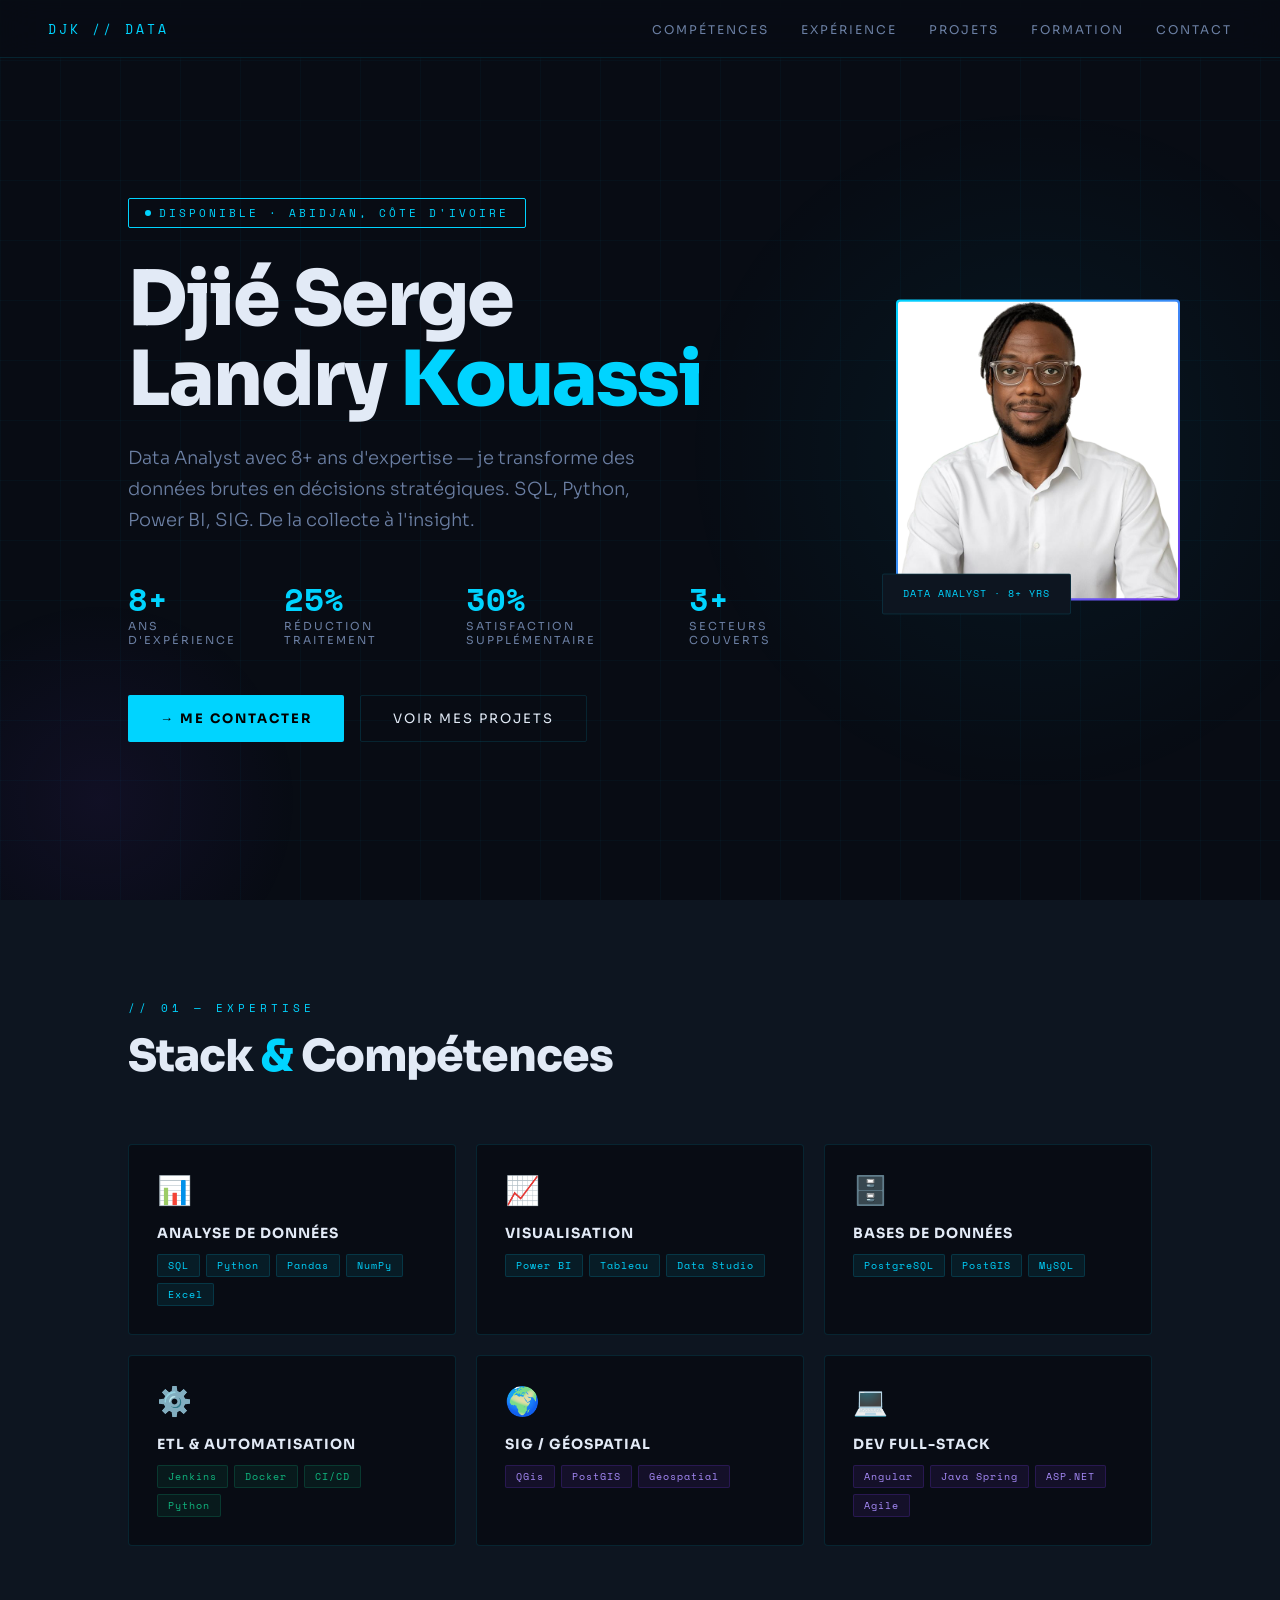
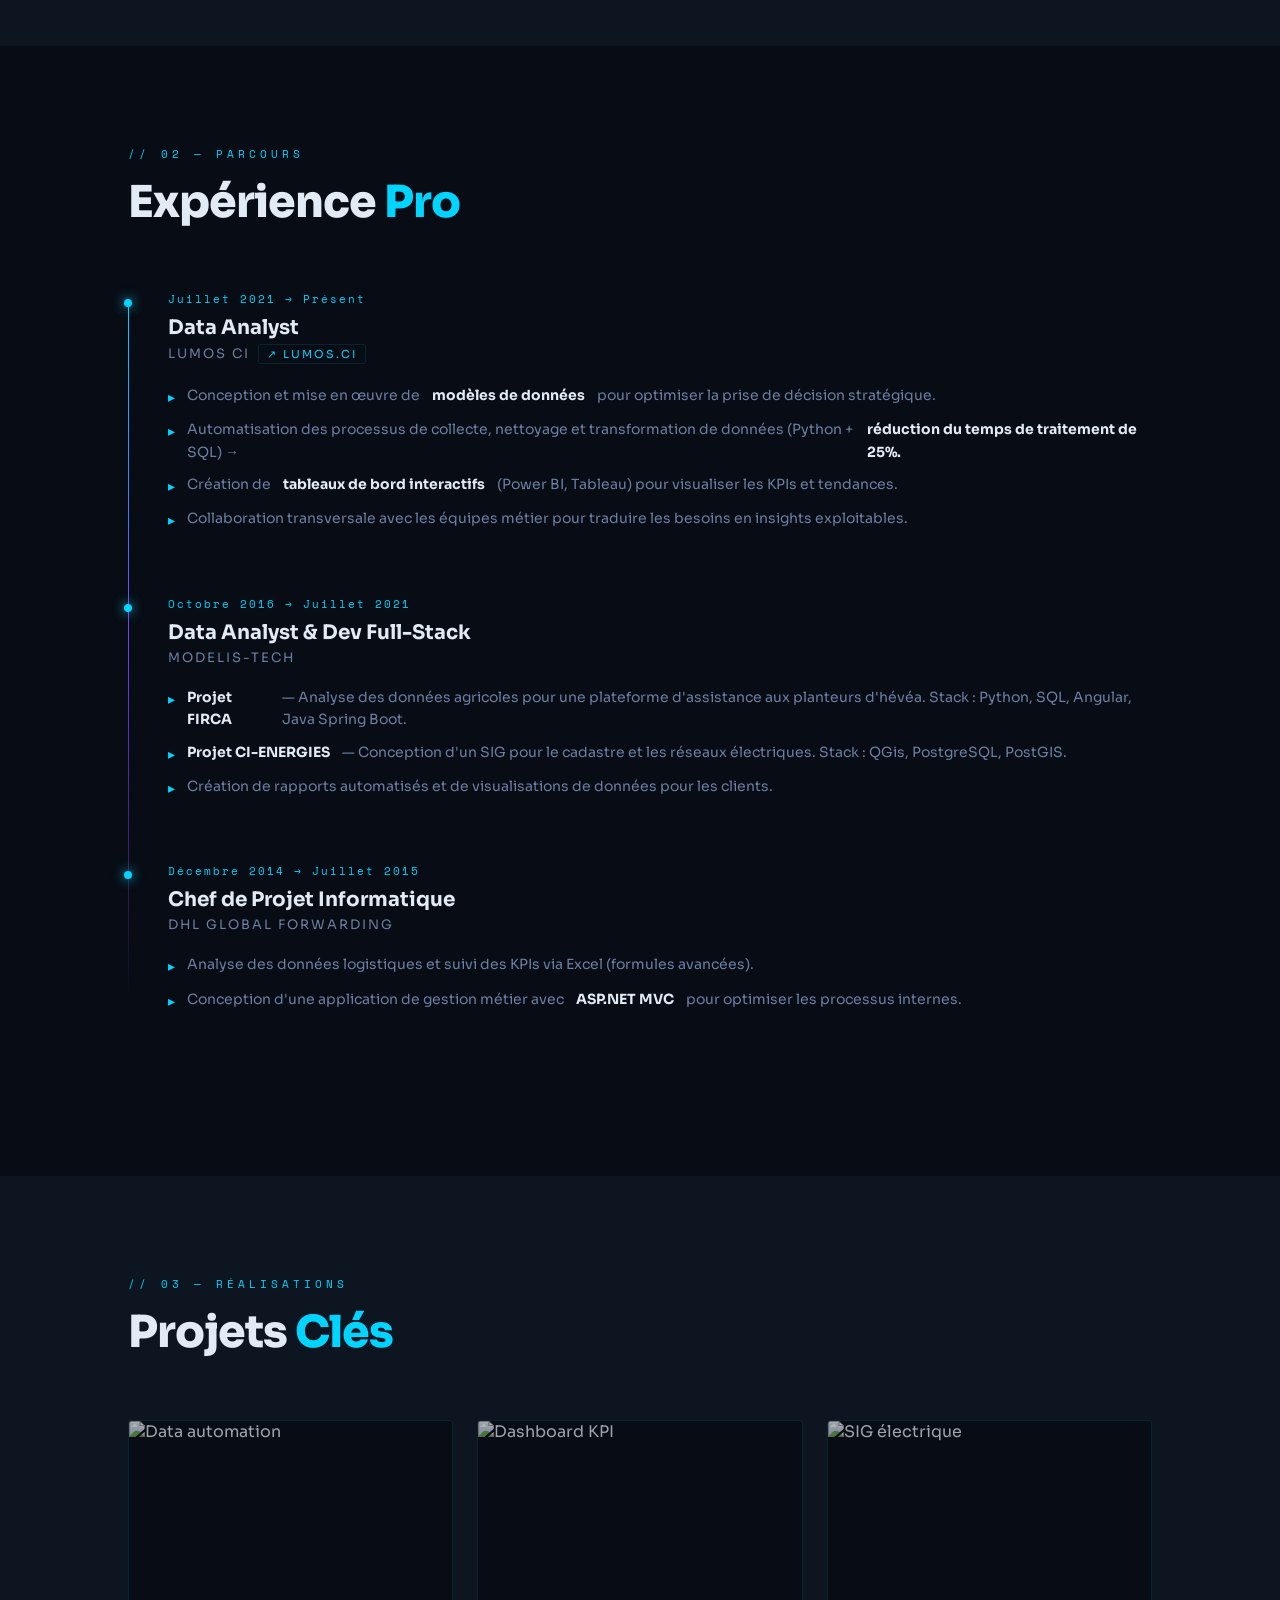
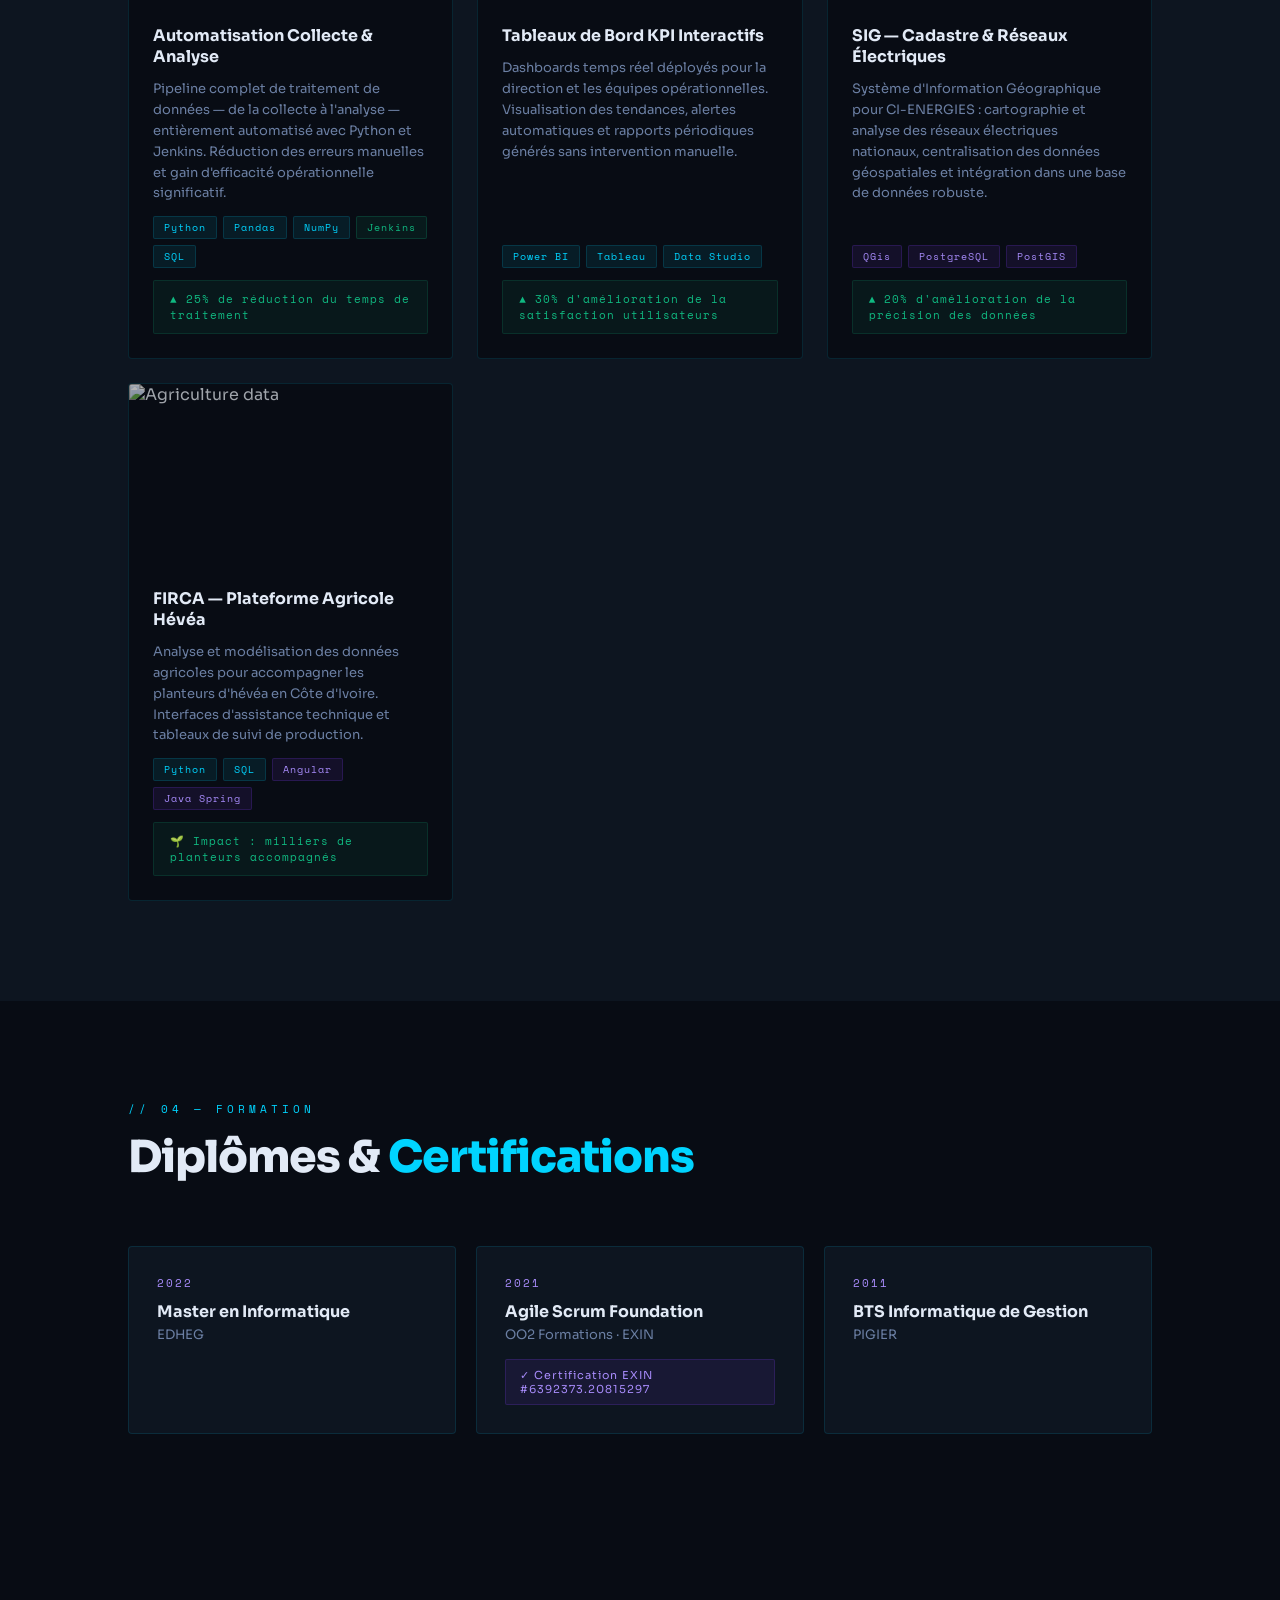
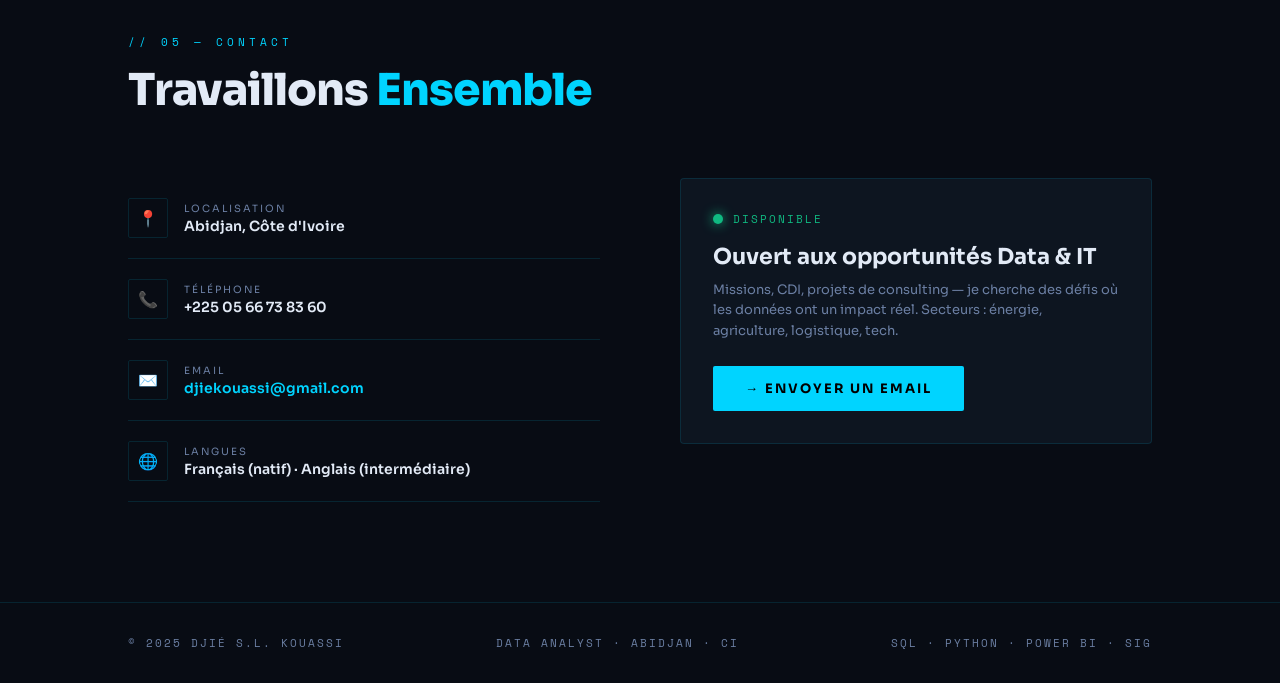
==== commit c9cad66e: "Nouveau CV" ====
--- a/index.html
+++ b/index.html
@@ -1,431 +1,366 @@
-<!DOCTYPE html>
-<html lang="fr">
-<head>
-    <meta charset="UTF-8">
-    <meta name="viewport" content="width=device-width, initial-scale=1.0">
-    <title>CV Data Analyst</title>
-    <link rel="stylesheet" href="https://cdnjs.cloudflare.com/ajax/libs/font-awesome/6.4.0/css/all.min.css">
-    <link rel="stylesheet" href="css/main.css">
-</head>
-
-<body>
-    <!-- Progress bar -->
-    <div class="progress-container">
-        <div class="progress-bar" id="progressBar"></div>
-    </div>
-
-    <!-- En-tête -->
-    <header>
-        <div class="container header-content">
-            <!-- <img src="https://images.unsplash.com/photo-1507003211169-0a1dd7228f2d?ixlib=rb-4.0.3&ixid=M3wxMjA3fDB8MHxwaG90by1wYWdlfHx8fGVufDB8fHx8fA%3D%3D&auto=format&fit=crop&w=300&q=80" alt="Photo de profil" class="profile-img"> -->
-            <img src="img/moi_3.jpg" alt="Photo de profil" class="profile-img">
-            <h1>Djié KOUASSI</h1>
-            <div class="title">
-                IT Developper - Architect - Data Analyst
-            </div>
-            <!-- <div class="title">Architect</div>
-            <div class="title">Data Analyst</div> -->
-            <div class="contact-info">
-                <div class="contact-item">
-                    <i class="fas fa-envelope"></i>
-                    <span>djiekouassi@gmail.com</span>
-                </div>
-                <div class="contact-item">
-                    <i class="fas fa-phone"></i>
-                    <span>+225 0566738360</span>
-                </div>
-                <div class="contact-item">
-                    <i class="fas fa-map-marker-alt"></i>
-                    <span>Abidjan, Côte d'Ivoire</span>
-                </div>
-            </div>
-        </div>
-    </header>
-
-    <!-- Navigation -->
-    <nav>
-        <div class="container nav-container">
-            <ul class="nav-links">
-                <li><a href="#about" class="active">À propos</a></li>
-                <li><a href="#skills">Compétences</a></li>
-                <li><a href="#experience">Expérience</a></li>
-                <li><a href="#projects">Projets</a></li>
-                <li><a href="#education">Formation</a></li>
-                <li><a href="#contact">Contact</a></li>
-            </ul>
-        </div>
-    </nav>
-
-    <!-- À propos -->
-    <section id="about">
-        <div class="container">
-            <h2 class="section-title">À propos de moi</h2>
-            <div class="card">
-                <p class="about-text">
-                    Data Analyst expérimenté avec plus de 8 ans d'expertise dans l'analyse de données, la visualisation et la gestion de bases de 
-                    données. Spécialisé dans l'utilisation d'outils tels que SQL, Python, et Power BI pour transformer des données brutes en 
-                    insights exploitables. Passionné par la résolution de problèmes complexes et la création de tableaux de bord interactifs pour 
-                    faciliter la prise de décision. 
-                </p>
-            </div>
-        </div>
-    </section>
-
-    <!-- Compétences -->
-    <section id="skills">
-        <div class="container">
-            <h2 class="section-title">Mes compétences</h2>
-            <div class="skills-container">
-                <div class="skill-category card">
-                    <h3>Analyse de données</h3>
-                    <div class="skill-item">
-                        <div class="skill-name">
-                            <span>SQL</span>
-                            <span>95%</span>
-                        </div>
-                        <div class="skill-bar">
-                            <div class="skill-level" data-level="95%"></div>
-                        </div>
-                    </div>
-                    <div class="skill-item">
-                        <div class="skill-name">
-                            <span>Python (Pandas, NumPy)</span>
-                            <span>90%</span>
-                        </div>
-                        <div class="skill-bar">
-                            <div class="skill-level" data-level="90%"></div>
-                        </div>
-                    </div>
-                    <div class="skill-item">
-                        <div class="skill-name">
-                            <span>Excel</span>
-                            <span>85%</span>
-                        </div>
-                        <div class="skill-bar">
-                            <div class="skill-level" data-level="85%"></div>
-                        </div>
-                    </div>
-                    <!-- <div class="skill-item">
-                        <div class="skill-name">
-                            <span>Statistiques</span>
-                            <span>90%</span>
-                        </div>
-                        <div class="skill-bar">
-                            <div class="skill-level" data-level="90%"></div>
-                        </div>
-                    </div> -->
-                </div>
-
-                <div class="skill-category card">
-                    <h3>Visualisation</h3>
-                    <div class="skill-item">
-                        <div class="skill-name">
-                            <span>Power BI</span>
-                            <span>80%</span>
-                        </div>
-                        <div class="skill-bar">
-                            <div class="skill-level" data-level="80%"></div>
-                        </div>
-                    </div>
-                    <div class="skill-item">
-                        <div class="skill-name">
-                            <span>Looker Studio</span>
-                            <span>75%</span>
-                        </div>
-                        <div class="skill-bar">
-                            <div class="skill-level" data-level="75%"></div>
-                        </div>
-                    </div>
-                    <div class="skill-item">
-                        <div class="skill-name">
-                            <span>JavaScript</span>
-                            <span>80%</span>
-                        </div>
-                        <div class="skill-bar">
-                            <div class="skill-level" data-level="80%"></div>
-                        </div>
-                    </div>
-                    <!-- <div class="skill-item">
-                        <div class="skill-name">
-                            <span>D3.js</span>
-                            <span>70%</span>
-                        </div>
-                        <div class="skill-bar">
-                            <div class="skill-level" data-level="70%"></div>
-                        </div>
-                    </div> -->
-                </div>
-
-                <div class="skill-category card">
-                    <h3>Base de données</h3>
-                    <div class="skill-item">
-                        <div class="skill-name">
-                            <span>MySQL</span>
-                            <span>90%</span>
-                        </div>
-                        <div class="skill-bar">
-                            <div class="skill-level" data-level="90%"></div>
-                        </div>
-                    </div>
-                    <div class="skill-item">
-                        <div class="skill-name">
-                            <span>PostgreSQL</span>
-                            <span>85%</span>
-                        </div>
-                        <div class="skill-bar">
-                            <div class="skill-level" data-level="85%"></div>
-                        </div>
-                    </div>
-                    <div class="skill-item">
-                        <div class="skill-name">
-                            <span>MongoDB</span>
-                            <span>75%</span>
-                        </div>
-                        <div class="skill-bar">
-                            <div class="skill-level" data-level="75%"></div>
-                        </div>
-                    </div>
-                    <!-- <div class="skill-item">
-                        <div class="skill-name">
-                            <span>BigQuery</span>
-                            <span>80%</span>
-                        </div>
-                        <div class="skill-bar">
-                            <div class="skill-level" data-level="80%"></div>
-                        </div>
-                    </div> -->
-                </div>
-            </div>
-        </div>
-    </section>
-
-    <!-- Expérience -->
-    <section id="experience">
-        <div class="container">
-            <h2 class="section-title">Mon expérience</h2>
-            <div class="timeline">
-                <div class="timeline-item">
-                    <div class="timeline-content">
-                        <div class="timeline-date">2021 - Présent</div>
-                        <h3 class="timeline-role">Data Analyst Senior</h3>
-                        <div class="timeline-company"> LUMOS-CI, Abidjan</div>
-                        
-                            <div style="margin: 20px;">
-                                <ul>
-                                    <li>Conception et mise en œuvre de modèles de données pour optimiser la prise de décision.</li>
-                                    <li>Automatisation des processus de collecte, de nettoyage et de transformation de données avec Python et SQL, réduisant le temps de traitement de 25 %.</li>
-                                    <li>Création de tableaux de bord interactifs avec Power BI et Tableau pour visualiser les KPI et faciliter l'analyse des tendances.</li>
-                                    <li>Collaboration avec les équipes métiers pour identifier les besoins en données et fournir des insights exploitables.</li>
-                                </ul>
-                            </div>
-
-                        <!-- <p>
-                            Conception et mise en œuvre de modèles de données pour optimiser la prise de décision.
-                            Automatisation des processus de collecte, de nettoyage et de transformation de données avec Python et SQL, réduisant le temps de traitement de 25 %.
-                            Création de tableaux de bord interactifs avec Power BI et Tableau pour visualiser les KPI et faciliter l'analyse des tendances.
-                            Collaboration avec les équipes métiers pour identifier les besoins en données et fournir des insights exploitables.
-                        </p> -->
-                    </div>
-                </div>
-                <div class="timeline-item">
-                    <div class="timeline-content">
-                        <div class="timeline-date">Octobre 2016 – Juillet 2021</div>
-                        <h3 class="timeline-role">Analyst et Developpeur Full-Stack</h3>
-                        <div class="timeline-company">MODELIS-TECH, Abidjan</div>
-
-                            <div style="margin: 20px;">
-                                <ul>
-                                    <li>Création de rapports automatisés et de visualisations de données pour les clients.</li>
-                                    <li>Management de projet, analyste développeur Data et Full-Stack.</li>
-                                    
-                                </ul>
-                            </div>
-
-                        <!-- <p>
-                            Analyse des données utilisateurs pour optimiser l'expérience client. Mise en place de processus ETL et génération de rapports mensuels pour la direction.
-                        </p> -->
-                    </div>
-                </div>
-                <div class="timeline-item">
-                    <div class="timeline-content">
-
-                       
-
-
-                        <div class="timeline-date">Décembre 2014 – Juillet 2015</div>
-                        <h3 class="timeline-role">Chef de Prejet Informatique</h3>
-                        <div class="timeline-company">DHL GLOBAL FORWARDING, Abidjan</div>
-
-                        <div style="margin: 20px;">
-                            <ul>
-                                <li>Analyse des données logistiques et création de feuilles de calcul pour le suivi des KPI avec Excel.</li>
-                                <li>Conception d'une application de gestion métier avec ASP.NET MVC pour optimiser les processus internes.</li>
-                                
-                            </ul>
-                        </div>                        
-
-                        <!-- <p>
-                            Support à l'équipe data dans la collecte et le nettoyage des données. Création de visualisations simples et assistance dans la préparation des présentations.
-                        </p> -->
-                    </div>
-                </div>
-            </div>
-        </div>
-    </section>
-
-
-<!-- Projets -->
-<section id="projects">
-    <div class="container">
-        <h2 class="section-title">Mes projets</h2>
-        <div class="projects-grid">
-            <div class="project-card">
-                <div class="project-img">Automatisation des collecte et analyse de données </div>
-                <div class="project-content">
-                    <h3 class="project-title">Réduire le temps de traitement des données</h3>
-                    <p>Amélioration de l'efficacité opérationnelle et réduction des erreurs manuelles  de 50%.</p>
-                    <div class="project-tech">
-                        <span class="tech-tag">Python (Pandas, NumPy)</span>
-                        <span class="tech-tag">SQL</span>
-                        <span class="tech-tag">Excel</span>
-                    </div>
-                </div>
-            </div>
-            <div class="project-card">
-                <div class="project-img">Dashboard Metier</div>
-                <div class="project-content">
-                    <h3 class="project-title">Insights en temps réel, prise de décision efficace.</h3>
-                    <p>Augmentation de la satisfaction des utilisateurs finaux de 30 %</p>
-                    <div class="project-tech">
-                        <span class="tech-tag">SQL</span>
-                        <span class="tech-tag">Looker Studio</span>
-                        <span class="tech-tag">Batch</span>
-                    </div>
-                </div>
-            </div>
-            <div class="project-card">
-                <div class="project-img">(SIG) Pour le cadastre et les reseaux electriques</div>
-                <div class="project-content">
-                    <h3 class="project-title">Centraliser et analyser les données géospatiales</h3>
-                    <p>Amélioration de la précision des données de 20 % et amélioration de planification expension.</p>
-                    <div class="project-tech">
-                        <span class="tech-tag">QGIS</span>
-                        <span class="tech-tag">PostgreSQL</span>
-                        <span class="tech-tag">PostGIS</span>
-                    </div>
-                </div>
-            </div>
-        </div>
-    </div>
-</section>    
-
-<!-- Formation -->
-    <section id="education">
-        <div class="container">
-            <h2 class="section-title">Ma formation</h2>
-            <div class="education-grid">
-                <div class="education-item">
-                    <div class="education-icon">
-                        <i class="fas fa-graduation-cap"></i>
-                    </div>
-                    <h3 class="education-title">Master en Science des Données</h3>
-                    <div class="education-date">2014 - 2016</div>
-                    <p>Université Paris-Saclay</p>
-                </div>
-                <div class="education-item">
-                    <div class="education-icon">
-                        <i class="fas fa-graduation-cap"></i>
-                    </div>
-                    <h3 class="education-title">Licence en Mathématiques Appliquées</h3>
-                    <div class="education-date">2011 - 2014</div>
-                    <p>Université Claude Bernard, Lyon</p>
-                </div>
-                <div class="education-item">
-                    <div class="education-icon">
-                        <i class="fas fa-certificate"></i>
-                    </div>
-                    <h3 class="education-title">Certification Tableau Desktop</h3>
-                    <div class="education-date">2019</div>
-                    <p>Tableau Software</p>
-                </div>
-            </div>
-        </div>
-    </section>
-
-    
-
-    <!-- Contact -->
-    <section id="contact">
-        <div class="container">
-            <h2 class="section-title">Me contacter</h2>
-            <div class="contact-container">
-                <div class="contact-form card">
-                    <h3>Envoyez-moi un message</h3>
-                    <form id="contactForm">
-                        <div class="form-group">
-                            <label for="name">Nom</label>
-                            <input type="text" id="name" class="form-control" required>
-                        </div>
-                        <div class="form-group">
-                            <label for="email">Email</label>
-                            <input type="email" id="email" class="form-control" required>
-                        </div>
-                        <div class="form-group">
-                            <label for="message">Message</label>
-                            <textarea id="message" class="form-control" required></textarea>
-                        </div>
-                        <button type="submit" class="btn">Envoyer</button>
-                    </form>
-                </div>
-                <div class="contact-info-card">
-                    <h3>Coordonnées</h3>
-                    <div class="contact-details">
-                        <div class="contact-detail">
-                            <div class="contact-icon">
-                                <i class="fas fa-map-marker-alt"></i>
-                            </div>
-                            <div>
-                                <h4>Adresse</h4>
-                                <p>15 Rue de la Data, 75015 Paris</p>
-                            </div>
-                        </div>
-                        <div class="contact-detail">
-                            <div class="contact-icon">
-                                <i class="fas fa-phone"></i>
-                            </div>
-                            <div>
-                                <h4>Téléphone</h4>
-                                <p>+33 6 12 34 56 78</p>
-                            </div>
-                        </div>
-                        <div class="contact-detail">
-                            <div class="contact-icon">
-                                <i class="fas fa-envelope"></i>
-                            </div>
-                            <div>
-                                <h4>Email</h4>
-                                <p>thomas.martin@email.com</p>
-                            </div>
-                        </div>
-                    </div>
-                </div>
-            </div>
-        </div>
-    </section>
-
-    <!-- Footer -->
-    <footer>
-        <div class="container">
-            <div class="social-links">
-                <a href="#" class="social-link"><i class="fab fa-linkedin-in"></i></a>
-                <a href="#" class="social-link"><i class="fab fa-github"></i></a>
-                <a href="#" class="social-link"><i class="fab fa-twitter"></i></a>
-                <a href="#" class="social-link"><i class="fab fa-medium-m"></i></a>
-            </div>
-            <p>&copy; 2023 Thomas Martin - Tous droits réservés</p>
-        </div>
-    </footer>
-
-    <script src="js/main.js"> </script>
-</body>
-</html>+<!DOCTYPE html>
+<html lang="fr">
+<head>
+<meta charset="UTF-8">
+<meta name="viewport" content="width=device-width, initial-scale=1.0">
+<title>Djié Kouassi — Data Analyst</title>
+<link rel="preconnect" href="https://fonts.googleapis.com">
+<link href="https://fonts.googleapis.com/css2?family=Space+Mono:wght@400;700&family=Sora:wght@300;400;600;700;800&display=swap" rel="stylesheet">
+<style>
+  
+</style>
+<link rel="stylesheet" href="css/main.css">
+</head>
+<body>
+
+<!-- NAV -->
+<nav>
+  <div class="nav-logo">DJK // DATA</div>
+  <ul class="nav-links">
+    <li><a href="#skills">Compétences</a></li>
+    <li><a href="#experience">Expérience</a></li>
+    <li><a href="#projects">Projets</a></li>
+    <li><a href="#education">Formation</a></li>
+    <li><a href="#contact">Contact</a></li>
+  </ul>
+</nav>
+
+<!-- HERO -->
+<section class="hero" id="home">
+  <div class="hero-bg-circle"></div>
+  <div class="hero-bg-circle2"></div>
+  <div class="hero-content">
+    <div class="hero-tag">Disponible · Abidjan, Côte d'Ivoire</div>
+    <h1>Djié Serge<br>Landry <span>Kouassi</span></h1>
+    <p class="hero-sub">Data Analyst avec 8+ ans d'expertise — je transforme des données brutes en décisions stratégiques. SQL, Python, Power BI, SIG. De la collecte à l'insight.</p>
+    <div class="hero-stats">
+      <div class="stat">
+        <span class="stat-num">8+</span>
+        <span class="stat-label">Ans d'expérience</span>
+      </div>
+      <div class="stat">
+        <span class="stat-num">25%</span>
+        <span class="stat-label">Réduction traitement</span>
+      </div>
+      <div class="stat">
+        <span class="stat-num">30%</span>
+        <!-- <span class="stat-label">Satisfaction utilisateurs</span> -->
+        <span class="stat-label">Satisfaction supplémentaire</span>
+      </div>
+      <div class="stat">
+        <span class="stat-num">3+</span>
+        <span class="stat-label">Secteurs couverts</span>
+      </div>
+    </div>
+    <div class="hero-cta">
+      <a href="#contact" class="btn-primary">→ Me contacter</a>
+      <a href="#projects" class="btn-secondary">Voir mes projets</a>
+    </div>
+  </div>
+
+  <div class="hero-photo-side">
+    <div class="photo-frame">
+      <!-- Placeholder élégant en l'absence de photo accessible -->
+      <img src="img/image_identité_2.png">
+      <!-- <svg width="280" height="320" viewBox="0 0 280 320" fill="none" xmlns="http://www.w3.org/2000/svg" style="display:block;border-radius:3px;">
+        <rect width="280" height="320" fill="#0d1520"/>
+        <circle cx="140" cy="120" r="52" fill="#111c2e" stroke="rgba(0,212,255,0.2)" stroke-width="1"/>
+        <circle cx="140" cy="108" r="30" fill="#1a2840"/>
+        <ellipse cx="140" cy="175" rx="56" ry="36" fill="#1a2840"/>
+        <text x="140" y="250" fill="rgba(0,212,255,0.5)" text-anchor="middle" font-family="Space Mono, monospace" font-size="11" letter-spacing="2">DATA ANALYST</text>
+        <text x="140" y="272" fill="rgba(0,212,255,0.3)" text-anchor="middle" font-family="Space Mono, monospace" font-size="10" letter-spacing="1">DJK</text>
+      </svg> -->
+      <div class="photo-badge">DATA ANALYST · 8+ YRS</div>
+    </div>
+  </div>
+</section>
+
+<!-- SKILLS -->
+<section class="skills-section" id="skills">
+  <div class="section-label">// 01 — Expertise</div>
+  <h2 class="section-title">Stack <span>&amp;</span> Compétences</h2>
+  <div class="skills-grid">
+
+    <div class="skill-card">
+      <span class="skill-icon">📊</span>
+      <div class="skill-name">Analyse de données</div>
+      <div class="skill-tags">
+        <span class="tag">SQL</span>
+        <span class="tag">Python</span>
+        <span class="tag">Pandas</span>
+        <span class="tag">NumPy</span>
+        <span class="tag">Excel</span>
+      </div>
+    </div>
+
+    <div class="skill-card">
+      <span class="skill-icon">📈</span>
+      <div class="skill-name">Visualisation</div>
+      <div class="skill-tags">
+        <span class="tag">Power BI</span>
+        <span class="tag">Tableau</span>
+        <span class="tag">Data Studio</span>
+      </div>
+    </div>
+
+    <div class="skill-card">
+      <span class="skill-icon">🗄️</span>
+      <div class="skill-name">Bases de données</div>
+      <div class="skill-tags">
+        <span class="tag">PostgreSQL</span>
+        <span class="tag">PostGIS</span>
+        <span class="tag">MySQL</span>
+      </div>
+    </div>
+
+    <div class="skill-card">
+      <span class="skill-icon">⚙️</span>
+      <div class="skill-name">ETL &amp; Automatisation</div>
+      <div class="skill-tags">
+        <span class="tag green">Jenkins</span>
+        <span class="tag green">Docker</span>
+        <span class="tag green">CI/CD</span>
+        <span class="tag green">Python</span>
+      </div>
+    </div>
+
+    <div class="skill-card">
+      <span class="skill-icon">🌍</span>
+      <div class="skill-name">SIG / Géospatial</div>
+      <div class="skill-tags">
+        <span class="tag purple">QGis</span>
+        <span class="tag purple">PostGIS</span>
+        <span class="tag purple">Géospatial</span>
+      </div>
+    </div>
+
+    <div class="skill-card">
+      <span class="skill-icon">💻</span>
+      <div class="skill-name">Dev Full-Stack</div>
+      <div class="skill-tags">
+        <span class="tag purple">Angular</span>
+        <span class="tag purple">Java Spring</span>
+        <span class="tag purple">ASP.NET</span>
+        <span class="tag purple">Agile</span>
+      </div>
+    </div>
+
+  </div>
+</section>
+
+<!-- EXPERIENCE -->
+<section id="experience">
+  <div class="section-label">// 02 — Parcours</div>
+  <h2 class="section-title">Expérience <span>Pro</span></h2>
+  <div class="timeline">
+
+    <div class="timeline-item">
+      <div class="timeline-date">Juillet 2021 → Présent</div>
+      <div class="timeline-role">Data Analyst</div>
+      <div class="timeline-company">
+        LUMOS CI
+        <a href="https://www.lumos.ci" target="_blank" class="company-link">↗ lumos.ci</a>
+      </div>
+      <ul class="timeline-body">
+        <li>Conception et mise en œuvre de <strong>modèles de données</strong> pour optimiser la prise de décision stratégique.</li>
+        <li>Automatisation des processus de collecte, nettoyage et transformation de données (Python + SQL) → <strong>réduction du temps de traitement de 25%.</strong></li>
+        <li>Création de <strong>tableaux de bord interactifs</strong> (Power BI, Tableau) pour visualiser les KPIs et tendances.</li>
+        <li>Collaboration transversale avec les équipes métier pour traduire les besoins en insights exploitables.</li>
+      </ul>
+    </div>
+
+    <div class="timeline-item">
+      <div class="timeline-date">Octobre 2016 → Juillet 2021</div>
+      <div class="timeline-role">Data Analyst &amp; Dev Full-Stack</div>
+      <div class="timeline-company">MODELIS-TECH</div>
+      <ul class="timeline-body">
+        <li><strong>Projet FIRCA</strong> — Analyse des données agricoles pour une plateforme d'assistance aux planteurs d'hévéa. Stack : Python, SQL, Angular, Java Spring Boot.</li>
+        <li><strong>Projet CI-ENERGIES</strong> — Conception d'un SIG pour le cadastre et les réseaux électriques. Stack : QGis, PostgreSQL, PostGIS.</li>
+        <li>Création de rapports automatisés et de visualisations de données pour les clients.</li>
+      </ul>
+    </div>
+
+    <div class="timeline-item">
+      <div class="timeline-date">Décembre 2014 → Juillet 2015</div>
+      <div class="timeline-role">Chef de Projet Informatique</div>
+      <div class="timeline-company">DHL GLOBAL FORWARDING</div>
+      <ul class="timeline-body">
+        <li>Analyse des données logistiques et suivi des KPIs via Excel (formules avancées).</li>
+        <li>Conception d'une application de gestion métier avec <strong>ASP.NET MVC</strong> pour optimiser les processus internes.</li>
+      </ul>
+    </div>
+
+  </div>
+</section>
+
+<!-- PROJECTS -->
+<section class="projects-section" id="projects">
+  <div class="section-label">// 03 — Réalisations</div>
+  <h2 class="section-title">Projets <span>Clés</span></h2>
+  <div class="projects-grid">
+
+    <div class="project-card">
+      <div class="project-img">
+        <img src="https://images.unsplash.com/photo-1551288049-bebda4e38f71?w=600&q=80" alt="Data automation">
+        <div class="project-img-overlay"></div>
+      </div>
+      <div class="project-body">
+        <div class="project-title">Automatisation Collecte &amp; Analyse</div>
+        <div class="project-desc">Pipeline complet de traitement de données — de la collecte à l'analyse — entièrement automatisé avec Python et Jenkins. Réduction des erreurs manuelles et gain d'efficacité opérationnelle significatif.</div>
+        <div class="project-tags">
+          <span class="tag">Python</span>
+          <span class="tag">Pandas</span>
+          <span class="tag">NumPy</span>
+          <span class="tag green">Jenkins</span>
+          <span class="tag">SQL</span>
+        </div>
+        <div class="project-result">▲ 25% de réduction du temps de traitement</div>
+      </div>
+    </div>
+
+    <div class="project-card">
+      <div class="project-img">
+        <img src="https://images.unsplash.com/photo-1460925895917-afdab827c52f?w=600&q=80" alt="Dashboard KPI">
+        <div class="project-img-overlay"></div>
+      </div>
+      <div class="project-body">
+        <div class="project-title">Tableaux de Bord KPI Interactifs</div>
+        <div class="project-desc">Dashboards temps réel déployés pour la direction et les équipes opérationnelles. Visualisation des tendances, alertes automatiques et rapports périodiques générés sans intervention manuelle.</div>
+        <div class="project-tags">
+          <span class="tag">Power BI</span>
+          <span class="tag">Tableau</span>
+          <span class="tag">Data Studio</span>
+        </div>
+        <div class="project-result">▲ 30% d'amélioration de la satisfaction utilisateurs</div>
+      </div>
+    </div>
+
+    <div class="project-card">
+      <div class="project-img">
+        <img src="https://images.unsplash.com/photo-1527576539890-dfa815648363?w=600&q=80" alt="SIG électrique">
+        <div class="project-img-overlay"></div>
+      </div>
+      <div class="project-body">
+        <div class="project-title">SIG — Cadastre &amp; Réseaux Électriques</div>
+        <div class="project-desc">Système d'Information Géographique pour CI-ENERGIES : cartographie et analyse des réseaux électriques nationaux, centralisation des données géospatiales et intégration dans une base de données robuste.</div>
+        <div class="project-tags">
+          <span class="tag purple">QGis</span>
+          <span class="tag purple">PostgreSQL</span>
+          <span class="tag purple">PostGIS</span>
+        </div>
+        <div class="project-result">▲ 20% d'amélioration de la précision des données</div>
+      </div>
+    </div>
+
+    <div class="project-card">
+      <div class="project-img">
+        <img src="https://images.unsplash.com/photo-1592982537447-7440770cbfc9?w=600&q=80" alt="Agriculture data">
+        <div class="project-img-overlay"></div>
+      </div>
+      <div class="project-body">
+        <div class="project-title">FIRCA — Plateforme Agricole Hévéa</div>
+        <div class="project-desc">Analyse et modélisation des données agricoles pour accompagner les planteurs d'hévéa en Côte d'Ivoire. Interfaces d'assistance technique et tableaux de suivi de production.</div>
+        <div class="project-tags">
+          <span class="tag">Python</span>
+          <span class="tag">SQL</span>
+          <span class="tag purple">Angular</span>
+          <span class="tag purple">Java Spring</span>
+        </div>
+        <div class="project-result">🌱 Impact : milliers de planteurs accompagnés</div>
+      </div>
+    </div>
+
+  </div>
+</section>
+
+<!-- EDUCATION -->
+<section id="education">
+  <div class="section-label">// 04 — Formation</div>
+  <h2 class="section-title">Diplômes &amp; <span>Certifications</span></h2>
+  <div class="edu-grid">
+
+    <div class="edu-card">
+      <div class="edu-year">2022</div>
+      <div class="edu-degree">Master en Informatique</div>
+      <div class="edu-school">EDHEG</div>
+    </div>
+
+    <div class="edu-card">
+      <div class="edu-year">2021</div>
+      <div class="edu-degree">Agile Scrum Foundation</div>
+      <div class="edu-school">OO2 Formations · EXIN</div>
+      <a href="https://www.exin.com/certifications/exin-agile-scrum-foundation-exam" target="_blank" class="cert-badge">
+        ✓ Certification EXIN #6392373.20815297
+      </a>
+    </div>
+
+    <div class="edu-card">
+      <div class="edu-year">2011</div>
+      <div class="edu-degree">BTS Informatique de Gestion</div>
+      <div class="edu-school">PIGIER</div>
+    </div>
+
+  </div>
+</section>
+
+<!-- CONTACT -->
+<section class="contact-section" id="contact">
+  <div class="section-label">// 05 — Contact</div>
+  <h2 class="section-title">Travaillons <span>Ensemble</span></h2>
+  <div class="contact-inner">
+
+    <div class="contact-left">
+      <div class="contact-line">
+        <div class="contact-icon">📍</div>
+        <div class="contact-info">
+          <span class="contact-label">Localisation</span>
+          <span class="contact-value">Abidjan, Côte d'Ivoire</span>
+        </div>
+      </div>
+      <div class="contact-line">
+        <div class="contact-icon">📞</div>
+        <div class="contact-info">
+          <span class="contact-label">Téléphone</span>
+          <span class="contact-value">+225 05 66 73 83 60</span>
+        </div>
+      </div>
+      <div class="contact-line">
+        <div class="contact-icon">✉️</div>
+        <div class="contact-info">
+          <span class="contact-label">Email</span>
+          <a href="mailto:djiekouassi@gmail.com" class="contact-value" style="color:var(--accent);text-decoration:none;">djiekouassi@gmail.com</a>
+        </div>
+      </div>
+      <div class="contact-line">
+        <div class="contact-icon">🌐</div>
+        <div class="contact-info">
+          <span class="contact-label">Langues</span>
+          <span class="contact-value">Français (natif) · Anglais (intermédiaire)</span>
+        </div>
+      </div>
+    </div>
+
+    <div class="contact-right">
+      <div class="availability-box">
+        <div class="avail-status">
+          <div class="avail-dot"></div>
+          <span class="avail-label">Disponible</span>
+        </div>
+        <div class="avail-text">Ouvert aux opportunités Data &amp; IT</div>
+        <p class="avail-sub">Missions, CDI, projets de consulting — je cherche des défis où les données ont un impact réel. Secteurs : énergie, agriculture, logistique, tech.</p>
+        <a href="mailto:djiekouassi@gmail.com" class="btn-primary" style="display:inline-flex;">→ Envoyer un email</a>
+      </div>
+    </div>
+
+  </div>
+</section>
+
+<!-- FOOTER -->
+<footer>
+  <span>© 2025 DJIÉ S.L. KOUASSI</span>
+  <span>DATA ANALYST · ABIDJAN · CI</span>
+  <span>SQL · PYTHON · POWER BI · SIG</span>
+</footer>
+
+</body>
+</html>
--- a/css/main.css
+++ b/css/main.css
@@ -1,573 +1,778 @@
-/* Variables et réinitialisation */
-:root {
-    --primary: #2c3e50;
-    --secondary: #3498db;
-    --accent: #e74c3c;
-    --light: #ecf0f1;
-    --dark: #2c3e50;
-    --text: #34495e;
-    --background: #f9f9f9;
-    --card-bg: #ffffff;
-    --shadow: 0 5px 15px rgba(0, 0, 0, 0.1);
-}
-
-* {
-    margin: 0;
-    padding: 0;
-    box-sizing: border-box;
-}
-
-body {
-    font-family: 'Segoe UI', Tahoma, Geneva, Verdana, sans-serif;
-    line-height: 1.6;
-    color: var(--text);
-    background-color: var(--background);
-    scroll-behavior: smooth;
-}
-
-/* Layout */
-.container {
-    max-width: 1200px;
-    margin: 0 auto;
-    padding: 0 20px;
-}
-
-section {
-    padding: 60px 0;
-    opacity: 0;
-    transform: translateY(20px);
-    transition: opacity 0.8s ease, transform 0.8s ease;
-}
-
-section.visible {
-    opacity: 1;
-    transform: translateY(0);
-}
-
-/* En-tête */
-header {
-    background: linear-gradient(135deg, var(--primary) 0%, var(--secondary) 100%);
-    color: white;
-    padding: 80px 0;
-    text-align: center;
-    position: relative;
-    overflow: hidden;
-}
-
-.header-content {
-    position: relative;
-    z-index: 1;
-}
-
-.profile-img {
-    width: 180px;
-    height: 180px;
-    border-radius: 50%;
-    object-fit: cover;
-    border: 5px solid rgba(255, 255, 255, 0.3);
-    margin-bottom: 25px;
-    box-shadow: var(--shadow);
-}
-
-h1 {
-    font-size: 3.5rem;
-    margin-bottom: 10px;
-    font-weight: 700;
-}
-
-.title {
-    font-size: 1.8rem;
-    margin-bottom: 20px;
-    color: rgba(255, 255, 255, 0.9);
-    font-weight: 300;
-}
-
-.contact-info {
-    display: flex;
-    justify-content: center;
-    flex-wrap: wrap;
-    gap: 25px;
-    margin-top: 30px;
-}
-
-.contact-item {
-    display: flex;
-    align-items: center;
-    gap: 10px;
-    font-size: 1.1rem;
-}
-
-/* Navigation */
-nav {
-    background-color: var(--primary);
-    position: sticky;
-    top: 0;
-    z-index: 100;
-    box-shadow: var(--shadow);
-}
-
-.nav-container {
-    display: flex;
-    justify-content: center;
-}
-
-.nav-links {
-    display: flex;
-    list-style: none;
-}
-
-.nav-links li a {
-    color: white;
-    text-decoration: none;
-    padding: 20px 25px;
-    display: block;
-    transition: background-color 0.3s;
-    font-weight: 500;
-    position: relative;
-}
-
-.nav-links li a:hover {
-    background-color: rgba(255, 255, 255, 0.1);
-}
-
-.nav-links li a.active {
-    background-color: rgba(255, 255, 255, 0.1);
-}
-
-.nav-links li a.active:after {
-    content: '';
-    position: absolute;
-    bottom: 0;
-    left: 0;
-    width: 100%;
-    height: 4px;
-    background: var(--secondary);
-}
-
-/* Sections générales */
-.section-title {
-    text-align: center;
-    margin-bottom: 50px;
-    color: var(--primary);
-    font-size: 2.5rem;
-    position: relative;
-}
-
-.section-title:after {
-    content: '';
-    display: block;
-    width: 80px;
-    height: 4px;
-    background: var(--secondary);
-    margin: 15px auto;
-    border-radius: 2px;
-}
-
-.card {
-    background: var(--card-bg);
-    border-radius: 10px;
-    padding: 30px;
-    margin-bottom: 30px;
-    box-shadow: var(--shadow);
-    transition: transform 0.3s;
-}
-
-.card:hover {
-    transform: translateY(-5px);
-}
-
-/* À propos */
-.about-text {
-    font-size: 1.2rem;
-    text-align: center;
-    max-width: 800px;
-    margin: 0 auto;
-    line-height: 1.8;
-}
-
-/* Compétences */
-.skills-container {
-    display: grid;
-    grid-template-columns: repeat(auto-fill, minmax(300px, 1fr));
-    gap: 30px;
-}
-
-.skill-category h3 {
-    color: var(--secondary);
-    margin-bottom: 20px;
-    font-size: 1.5rem;
-}
-
-.skill-item {
-    margin-bottom: 20px;
-}
-
-.skill-name {
-    display: flex;
-    justify-content: space-between;
-    margin-bottom: 8px;
-}
-
-.skill-bar {
-    height: 10px;
-    background: #e0e0e0;
-    border-radius: 5px;
-    overflow: hidden;
-}
-
-.skill-level {
-    height: 100%;
-    background: var(--secondary);
-    border-radius: 5px;
-    width: 0;
-    transition: width 1.5s ease-in-out;
-}
-
-/* Expérience */
-.timeline {
-    position: relative;
-    max-width: 800px;
-    margin: 0 auto;
-}
-
-.timeline:before {
-    content: '';
-    position: absolute;
-    left: 50%;
-    width: 2px;
-    height: 100%;
-    background: var(--secondary);
-    transform: translateX(-50%);
-}
-
-.timeline-item {
-    display: flex;
-    margin-bottom: 40px;
-    position: relative;
-    opacity: 0;
-    transform: translateX(-50px);
-    transition: opacity 0.8s ease, transform 0.8s ease;
-}
-
-.timeline-item.visible {
-    opacity: 1;
-    transform: translateX(0);
-}
-
-.timeline-content {
-    width: 50%;
-    padding: 20px;
-    background: var(--card-bg);
-    border-radius: 10px;
-    box-shadow: var(--shadow);
-    position: relative;
-}
-
-.timeline-item:nth-child(odd) .timeline-content {
-    margin-left: auto;
-}
-
-.timeline-item:nth-child(even) .timeline-content {
-    margin-right: auto;
-}
-
-.timeline-content:after {
-    content: '';
-    position: absolute;
-    top: 20px;
-    width: 20px;
-    height: 20px;
-    background: var(--card-bg);
-    transform: rotate(45deg);
-}
-
-.timeline-item:nth-child(odd) .timeline-content:after {
-    right: -10px;
-}
-
-.timeline-item:nth-child(even) .timeline-content:after {
-    left: -10px;
-}
-
-.timeline-date {
-    font-weight: bold;
-    color: var(--secondary);
-    margin-bottom: 10px;
-}
-
-.timeline-role {
-    font-size: 1.3rem;
-    margin-bottom: 10px;
-    color: var(--primary);
-}
-
-.timeline-company {
-    font-style: italic;
-    margin-bottom: 15px;
-}
-
-/* Formation */
-.education-grid {
-    display: grid;
-    grid-template-columns: repeat(auto-fill, minmax(300px, 1fr));
-    gap: 30px;
-}
-
-.education-item {
-    background: var(--card-bg);
-    border-radius: 10px;
-    padding: 25px;
-    box-shadow: var(--shadow);
-    text-align: center;
-    opacity: 0;
-    transform: translateY(30px);
-    transition: opacity 0.8s ease, transform 0.8s ease;
-}
-
-.education-item.visible {
-    opacity: 1;
-    transform: translateY(0);
-}
-
-.education-icon {
-    font-size: 2.5rem;
-    color: var(--secondary);
-    margin-bottom: 20px;
-}
-
-.education-title {
-    font-size: 1.4rem;
-    margin-bottom: 10px;
-    color: var(--primary);
-}
-
-.education-date {
-    color: var(--secondary);
-    font-weight: 500;
-    margin-bottom: 15px;
-}
-
-/* Projets */
-.projects-grid {
-    display: grid;
-    grid-template-columns: repeat(auto-fill, minmax(350px, 1fr));
-    gap: 30px;
-}
-
-.project-card {
-    background: var(--card-bg);
-    border-radius: 10px;
-    overflow: hidden;
-    box-shadow: var(--shadow);
-    opacity: 0;
-    transform: translateY(30px);
-    transition: opacity 0.8s ease, transform 0.8s ease;
-}
-
-.project-card.visible {
-    opacity: 1;
-    transform: translateY(0);
-}
-
-.project-img {
-    height: 200px;
-    background: linear-gradient(45deg, var(--primary), var(--secondary));
-    display: flex;
-    align-items: center;
-    justify-content: center;
-    color: white;
-    font-size: 1.5rem;
-    font-weight: bold;
-}
-
-.project-content {
-    padding: 25px;
-}
-
-.project-title {
-    font-size: 1.4rem;
-    margin-bottom: 15px;
-    color: var(--primary);
-}
-
-.project-tech {
-    display: flex;
-    flex-wrap: wrap;
-    gap: 10px;
-    margin: 15px 0;
-}
-
-.tech-tag {
-    background: var(--light);
-    padding: 5px 12px;
-    border-radius: 20px;
-    font-size: 0.9rem;
-}
-
-/* Contact */
-.contact-container {
-    display: grid;
-    grid-template-columns: repeat(auto-fit, minmax(300px, 1fr));
-    gap: 40px;
-}
-
-.contact-form {
-    background: var(--card-bg);
-    padding: 30px;
-    border-radius: 10px;
-    box-shadow: var(--shadow);
-}
-
-.form-group {
-    margin-bottom: 20px;
-}
-
-.form-group label {
-    display: block;
-    margin-bottom: 8px;
-    font-weight: 500;
-}
-
-.form-control {
-    width: 100%;
-    padding: 12px 15px;
-    border: 1px solid #ddd;
-    border-radius: 5px;
-    font-size: 1rem;
-}
-
-textarea.form-control {
-    min-height: 150px;
-    resize: vertical;
-}
-
-.btn {
-    background: var(--secondary);
-    color: white;
-    border: none;
-    padding: 12px 25px;
-    border-radius: 5px;
-    cursor: pointer;
-    font-size: 1rem;
-    font-weight: 500;
-    transition: background 0.3s;
-}
-
-.btn:hover {
-    background: var(--primary);
-}
-
-.contact-info-card {
-    background: var(--card-bg);
-    padding: 30px;
-    border-radius: 10px;
-    box-shadow: var(--shadow);
-}
-
-.contact-details {
-    margin-top: 20px;
-}
-
-.contact-detail {
-    display: flex;
-    align-items: center;
-    margin-bottom: 20px;
-}
-
-.contact-icon {
-    width: 50px;
-    height: 50px;
-    background: var(--light);
-    border-radius: 50%;
-    display: flex;
-    align-items: center;
-    justify-content: center;
-    margin-right: 15px;
-    color: var(--secondary);
-    font-size: 1.2rem;
-}
-
-/* Footer */
-footer {
-    background: var(--dark);
-    color: white;
-    text-align: center;
-    padding: 40px 0;
-    margin-top: 60px;
-}
-
-.social-links {
-    display: flex;
-    justify-content: center;
-    gap: 20px;
-    margin: 20px 0;
-}
-
-.social-link {
-    width: 45px;
-    height: 45px;
-    border-radius: 50%;
-    background: rgba(255, 255, 255, 0.1);
-    display: flex;
-    align-items: center;
-    justify-content: center;
-    color: white;
-    font-size: 1.2rem;
-    transition: background 0.3s;
-}
-
-.social-link:hover {
-    background: var(--secondary);
-}
-
-/* Progress scroll indicator */
-.progress-container {
-    position: fixed;
-    top: 70px;
-    left: 0;
-    width: 100%;
-    height: 4px;
-    background: transparent;
-    z-index: 1000;
-}
-
-.progress-bar {
-    height: 4px;
-    background: var(--secondary);
-    width: 0%;
-    transition: width 0.3s ease;
-}
-
-/* Responsive */
-@media (max-width: 768px) {
-    .nav-links {
-        flex-direction: column;
-        text-align: center;
-    }
-    
-    .timeline:before {
-        left: 30px;
-    }
-    
-    .timeline-content {
-        width: calc(100% - 80px);
-        margin-left: 80px !important;
-    }
-    
-    .timeline-content:after {
-        left: -10px !important;
-        right: auto;
-    }
-    
-    h1 {
-        font-size: 2.5rem;
-    }
-    
-    .title {
-        font-size: 1.4rem;
-    }
-    
-    .progress-container {
-        top: 0;
-    }
-}+:root {
+    --bg: #080c14;
+    --surface: #0d1520;
+    --surface2: #111c2e;
+    --accent: #00d4ff;
+    --accent2: #7c3aed;
+    --accent3: #10b981;
+    --text: #e2eaf6;
+    --text-muted: #6b7fa3;
+    --border: rgba(0,212,255,0.12);
+    --glow: 0 0 40px rgba(0,212,255,0.15);
+  }
+
+  * { margin: 0; padding: 0; box-sizing: border-box; }
+
+  html { scroll-behavior: smooth; }
+
+  body {
+    background: var(--bg);
+    color: var(--text);
+    font-family: 'Sora', sans-serif;
+    overflow-x: hidden;
+    cursor: default;
+  }
+
+  /* ─── BACKGROUND GRID ─── */
+  body::before {
+    content: '';
+    position: fixed;
+    inset: 0;
+    background-image:
+      linear-gradient(rgba(0,212,255,0.03) 1px, transparent 1px),
+      linear-gradient(90deg, rgba(0,212,255,0.03) 1px, transparent 1px);
+    background-size: 60px 60px;
+    pointer-events: none;
+    z-index: 0;
+  }
+
+  /* ─── NAV ─── */
+  nav {
+    position: fixed;
+    top: 0; left: 0; right: 0;
+    z-index: 100;
+    padding: 18px 48px;
+    display: flex;
+    justify-content: space-between;
+    align-items: center;
+    background: rgba(8,12,20,0.85);
+    backdrop-filter: blur(20px);
+    border-bottom: 1px solid var(--border);
+  }
+
+  .nav-logo {
+    font-family: 'Space Mono', monospace;
+    font-size: 13px;
+    color: var(--accent);
+    letter-spacing: 3px;
+    text-transform: uppercase;
+  }
+
+  .nav-links {
+    display: flex;
+    gap: 32px;
+    list-style: none;
+  }
+
+  .nav-links a {
+    color: var(--text-muted);
+    text-decoration: none;
+    font-size: 12px;
+    letter-spacing: 2px;
+    text-transform: uppercase;
+    transition: color 0.2s;
+  }
+
+  .nav-links a:hover { color: var(--accent); }
+
+  /* ─── HERO ─── */
+  .hero {
+    position: relative;
+    z-index: 1;
+    min-height: 100vh;
+    display: flex;
+    align-items: center;
+    padding: 120px 10% 80px;
+    overflow: hidden;
+  }
+
+  .hero-bg-circle {
+    position: absolute;
+    width: 700px;
+    height: 700px;
+    border-radius: 50%;
+    background: radial-gradient(circle, rgba(0,212,255,0.06) 0%, transparent 70%);
+    right: -100px;
+    top: 50%;
+    transform: translateY(-50%);
+    pointer-events: none;
+  }
+
+  .hero-bg-circle2 {
+    position: absolute;
+    width: 400px;
+    height: 400px;
+    border-radius: 50%;
+    background: radial-gradient(circle, rgba(124,58,237,0.08) 0%, transparent 70%);
+    left: -100px;
+    bottom: -100px;
+    pointer-events: none;
+  }
+
+  .hero-content {
+    max-width: 680px;
+    animation: fadeUp 0.9s ease both;
+  }
+
+  .hero-tag {
+    display: inline-flex;
+    align-items: center;
+    gap: 8px;
+    padding: 6px 16px;
+    border: 1px solid var(--accent);
+    border-radius: 2px;
+    font-family: 'Space Mono', monospace;
+    font-size: 11px;
+    color: var(--accent);
+    letter-spacing: 3px;
+    text-transform: uppercase;
+    margin-bottom: 32px;
+  }
+
+  .hero-tag::before {
+    content: '';
+    width: 6px; height: 6px;
+    background: var(--accent);
+    border-radius: 50%;
+    animation: pulse 2s infinite;
+  }
+
+  @keyframes pulse {
+    0%, 100% { opacity: 1; transform: scale(1); }
+    50% { opacity: 0.4; transform: scale(0.8); }
+  }
+
+  h1 {
+    font-size: clamp(42px, 6vw, 76px);
+    font-weight: 800;
+    line-height: 1.05;
+    letter-spacing: -2px;
+    margin-bottom: 24px;
+  }
+
+  h1 span { color: var(--accent); }
+
+  .hero-sub {
+    font-size: 18px;
+    color: var(--text-muted);
+    line-height: 1.7;
+    max-width: 520px;
+    margin-bottom: 48px;
+    font-weight: 300;
+  }
+
+  .hero-stats {
+    display: flex;
+    gap: 48px;
+    margin-bottom: 48px;
+  }
+
+  .stat {
+    display: flex;
+    flex-direction: column;
+    gap: 4px;
+  }
+
+  .stat-num {
+    font-family: 'Space Mono', monospace;
+    font-size: 32px;
+    font-weight: 700;
+    color: var(--accent);
+    line-height: 1;
+  }
+
+  .stat-label {
+    font-size: 11px;
+    letter-spacing: 2px;
+    text-transform: uppercase;
+    color: var(--text-muted);
+  }
+
+  .hero-cta {
+    display: flex;
+    gap: 16px;
+    flex-wrap: wrap;
+  }
+
+  .btn-primary {
+    padding: 14px 32px;
+    background: var(--accent);
+    color: #000;
+    font-weight: 700;
+    font-size: 13px;
+    letter-spacing: 2px;
+    text-transform: uppercase;
+    text-decoration: none;
+    border-radius: 2px;
+    transition: all 0.2s;
+    display: inline-flex;
+    align-items: center;
+    gap: 8px;
+  }
+
+  .btn-primary:hover {
+    background: #fff;
+    transform: translateY(-2px);
+    box-shadow: 0 8px 30px rgba(0,212,255,0.3);
+  }
+
+  .btn-secondary {
+    padding: 14px 32px;
+    border: 1px solid var(--border);
+    color: var(--text);
+    font-size: 13px;
+    letter-spacing: 2px;
+    text-transform: uppercase;
+    text-decoration: none;
+    border-radius: 2px;
+    transition: all 0.2s;
+  }
+
+  .btn-secondary:hover {
+    border-color: var(--accent);
+    color: var(--accent);
+    transform: translateY(-2px);
+  }
+
+  /* ─── HERO PHOTO CARD ─── */
+  .hero-photo-side {
+    position: absolute;
+    right: 8%;
+    top: 50%;
+    transform: translateY(-50%);
+    animation: fadeIn 1.2s ease both 0.3s;
+  }
+
+  .photo-frame {
+    position: relative;
+    width: 280px;
+  }
+
+  .photo-frame::before {
+    content: '';
+    position: absolute;
+    inset: -2px;
+    background: linear-gradient(135deg, var(--accent), var(--accent2));
+    border-radius: 4px;
+    z-index: -1;
+  }
+
+  .photo-frame img {
+    width: 100%;
+    display: block;
+    border-radius: 3px;
+    filter: grayscale(20%);
+  }
+
+  .photo-badge {
+    position: absolute;
+    bottom: -16px;
+    left: -16px;
+    background: var(--surface);
+    border: 1px solid var(--border);
+    padding: 12px 20px;
+    border-radius: 2px;
+    font-family: 'Space Mono', monospace;
+    font-size: 10px;
+    color: var(--accent);
+    letter-spacing: 1px;
+  }
+
+  /* ─── SECTIONS ─── */
+  section {
+    position: relative;
+    z-index: 1;
+    padding: 100px 10%;
+  }
+
+  .section-label {
+    font-family: 'Space Mono', monospace;
+    font-size: 11px;
+    color: var(--accent);
+    letter-spacing: 4px;
+    text-transform: uppercase;
+    margin-bottom: 16px;
+  }
+
+  .section-title {
+    font-size: clamp(28px, 4vw, 44px);
+    font-weight: 800;
+    letter-spacing: -1px;
+    margin-bottom: 64px;
+    line-height: 1.1;
+  }
+
+  .section-title span { color: var(--accent); }
+
+  /* ─── SKILLS GRID ─── */
+  .skills-section { background: var(--surface); }
+
+  .skills-grid {
+    display: grid;
+    grid-template-columns: repeat(auto-fill, minmax(280px, 1fr));
+    gap: 20px;
+  }
+
+  .skill-card {
+    background: var(--bg);
+    border: 1px solid var(--border);
+    border-radius: 4px;
+    padding: 28px;
+    transition: all 0.3s;
+    position: relative;
+    overflow: hidden;
+  }
+
+  .skill-card::before {
+    content: '';
+    position: absolute;
+    top: 0; left: 0; right: 0;
+    height: 2px;
+    background: var(--accent);
+    transform: scaleX(0);
+    transition: transform 0.3s;
+  }
+
+  .skill-card:hover::before { transform: scaleX(1); }
+  .skill-card:hover {
+    border-color: rgba(0,212,255,0.3);
+    transform: translateY(-4px);
+    box-shadow: var(--glow);
+  }
+
+  .skill-icon {
+    font-size: 28px;
+    margin-bottom: 16px;
+    display: block;
+  }
+
+  .skill-name {
+    font-size: 14px;
+    font-weight: 700;
+    letter-spacing: 1px;
+    text-transform: uppercase;
+    margin-bottom: 12px;
+    color: var(--text);
+  }
+
+  .skill-tags {
+    display: flex;
+    flex-wrap: wrap;
+    gap: 6px;
+  }
+
+  .tag {
+    padding: 3px 10px;
+    background: rgba(0,212,255,0.08);
+    border: 1px solid rgba(0,212,255,0.15);
+    border-radius: 2px;
+    font-family: 'Space Mono', monospace;
+    font-size: 10px;
+    color: var(--accent);
+    letter-spacing: 1px;
+  }
+
+  .tag.purple {
+    background: rgba(124,58,237,0.1);
+    border-color: rgba(124,58,237,0.2);
+    color: #a78bfa;
+  }
+
+  .tag.green {
+    background: rgba(16,185,129,0.08);
+    border-color: rgba(16,185,129,0.2);
+    color: var(--accent3);
+  }
+
+  /* ─── EXPERIENCE TIMELINE ─── */
+  .timeline {
+    position: relative;
+    padding-left: 40px;
+  }
+
+  .timeline::before {
+    content: '';
+    position: absolute;
+    left: 0;
+    top: 8px;
+    bottom: 8px;
+    width: 1px;
+    background: linear-gradient(to bottom, var(--accent), var(--accent2), transparent);
+  }
+
+  .timeline-item {
+    position: relative;
+    margin-bottom: 64px;
+    animation: fadeUp 0.6s ease both;
+  }
+
+  .timeline-item::before {
+    content: '';
+    position: absolute;
+    left: -44px;
+    top: 8px;
+    width: 8px;
+    height: 8px;
+    border-radius: 50%;
+    background: var(--accent);
+    box-shadow: 0 0 12px var(--accent);
+  }
+
+  .timeline-date {
+    font-family: 'Space Mono', monospace;
+    font-size: 11px;
+    color: var(--accent);
+    letter-spacing: 2px;
+    margin-bottom: 8px;
+  }
+
+  .timeline-role {
+    font-size: 20px;
+    font-weight: 700;
+    margin-bottom: 4px;
+  }
+
+  .timeline-company {
+    font-size: 13px;
+    color: var(--text-muted);
+    letter-spacing: 2px;
+    text-transform: uppercase;
+    margin-bottom: 20px;
+    display: flex;
+    align-items: center;
+    gap: 8px;
+  }
+
+  .company-link {
+    color: var(--accent);
+    text-decoration: none;
+    font-size: 11px;
+    padding: 2px 8px;
+    border: 1px solid var(--border);
+    border-radius: 2px;
+    transition: all 0.2s;
+  }
+
+  .company-link:hover {
+    background: rgba(0,212,255,0.1);
+    border-color: var(--accent);
+  }
+
+  .timeline-body {
+    list-style: none;
+    display: flex;
+    flex-direction: column;
+    gap: 10px;
+  }
+
+  .timeline-body li {
+    display: flex;
+    align-items: flex-start;
+    gap: 12px;
+    font-size: 14px;
+    color: var(--text-muted);
+    line-height: 1.6;
+  }
+
+  .timeline-body li::before {
+    content: '▸';
+    color: var(--accent);
+    flex-shrink: 0;
+    margin-top: 2px;
+  }
+
+  .timeline-body li strong { color: var(--text); }
+
+  /* ─── PROJECTS ─── */
+  .projects-section { background: var(--surface); }
+
+  .projects-grid {
+    display: grid;
+    grid-template-columns: repeat(auto-fill, minmax(320px, 1fr));
+    gap: 24px;
+  }
+
+  .project-card {
+    background: var(--bg);
+    border: 1px solid var(--border);
+    border-radius: 4px;
+    overflow: hidden;
+    transition: all 0.3s;
+    display: flex;
+    flex-direction: column;
+  }
+
+  .project-card:hover {
+    border-color: rgba(0,212,255,0.35);
+    transform: translateY(-6px);
+    box-shadow: 0 20px 60px rgba(0,0,0,0.5), var(--glow);
+  }
+
+  .project-img {
+    height: 180px;
+    overflow: hidden;
+    position: relative;
+  }
+
+  .project-img img {
+    width: 100%;
+    height: 100%;
+    object-fit: cover;
+    filter: brightness(0.7) saturate(0.8);
+    transition: all 0.4s;
+  }
+
+  .project-card:hover .project-img img {
+    filter: brightness(0.85) saturate(1.1);
+    transform: scale(1.05);
+  }
+
+  .project-img-overlay {
+    position: absolute;
+    inset: 0;
+    background: linear-gradient(to bottom, transparent 40%, var(--bg) 100%);
+  }
+
+  .project-body {
+    padding: 24px;
+    flex: 1;
+    display: flex;
+    flex-direction: column;
+    gap: 12px;
+  }
+
+  .project-title {
+    font-size: 16px;
+    font-weight: 700;
+  }
+
+  .project-desc {
+    font-size: 13px;
+    color: var(--text-muted);
+    line-height: 1.6;
+    flex: 1;
+  }
+
+  .project-tags {
+    display: flex;
+    flex-wrap: wrap;
+    gap: 6px;
+  }
+
+  .project-result {
+    display: flex;
+    align-items: center;
+    gap: 8px;
+    padding: 10px 16px;
+    background: rgba(16,185,129,0.07);
+    border: 1px solid rgba(16,185,129,0.15);
+    border-radius: 2px;
+    font-family: 'Space Mono', monospace;
+    font-size: 11px;
+    color: var(--accent3);
+    letter-spacing: 1px;
+  }
+
+  /* ─── CONTACT ─── */
+  .contact-section {
+    background: var(--bg);
+  }
+
+  .contact-inner {
+    display: flex;
+    gap: 80px;
+    align-items: flex-start;
+    flex-wrap: wrap;
+  }
+
+  .contact-left { flex: 1; min-width: 280px; }
+  .contact-right { flex: 1; min-width: 280px; }
+
+  .contact-line {
+    display: flex;
+    align-items: center;
+    gap: 16px;
+    padding: 20px 0;
+    border-bottom: 1px solid var(--border);
+  }
+
+  .contact-icon {
+    width: 40px; height: 40px;
+    border: 1px solid var(--border);
+    border-radius: 2px;
+    display: flex;
+    align-items: center;
+    justify-content: center;
+    font-size: 16px;
+    color: var(--accent);
+    flex-shrink: 0;
+  }
+
+  .contact-info { display: flex; flex-direction: column; gap: 2px; }
+  .contact-label {
+    font-size: 10px;
+    letter-spacing: 2px;
+    text-transform: uppercase;
+    color: var(--text-muted);
+  }
+  .contact-value {
+    font-size: 14px;
+    font-weight: 600;
+  }
+
+  .availability-box {
+    margin-top: 0;
+    padding: 32px;
+    border: 1px solid var(--border);
+    border-radius: 4px;
+    background: var(--surface);
+  }
+
+  .avail-status {
+    display: flex;
+    align-items: center;
+    gap: 10px;
+    margin-bottom: 16px;
+  }
+
+  .avail-dot {
+    width: 10px; height: 10px;
+    border-radius: 50%;
+    background: var(--accent3);
+    box-shadow: 0 0 12px var(--accent3);
+    animation: pulse 2s infinite;
+  }
+
+  .avail-label {
+    font-family: 'Space Mono', monospace;
+    font-size: 11px;
+    color: var(--accent3);
+    letter-spacing: 2px;
+    text-transform: uppercase;
+  }
+
+  .avail-text {
+    font-size: 22px;
+    font-weight: 700;
+    margin-bottom: 8px;
+    line-height: 1.3;
+  }
+
+  .avail-sub {
+    font-size: 13px;
+    color: var(--text-muted);
+    line-height: 1.6;
+    margin-bottom: 24px;
+  }
+
+  /* ─── FOOTER ─── */
+  footer {
+    position: relative;
+    z-index: 1;
+    padding: 32px 10%;
+    border-top: 1px solid var(--border);
+    display: flex;
+    justify-content: space-between;
+    align-items: center;
+    flex-wrap: wrap;
+    gap: 16px;
+  }
+
+  footer span {
+    font-family: 'Space Mono', monospace;
+    font-size: 11px;
+    color: var(--text-muted);
+    letter-spacing: 2px;
+  }
+
+  /* ─── EDUCATION ─── */
+  .edu-grid {
+    display: grid;
+    grid-template-columns: repeat(auto-fill, minmax(260px, 1fr));
+    gap: 20px;
+  }
+
+  .edu-card {
+    padding: 28px;
+    border: 1px solid var(--border);
+    border-radius: 4px;
+    background: var(--surface);
+    transition: all 0.3s;
+    position: relative;
+  }
+
+  .edu-card:hover {
+    border-color: rgba(124,58,237,0.4);
+    transform: translateY(-4px);
+    box-shadow: 0 10px 40px rgba(124,58,237,0.1);
+  }
+
+  .edu-year {
+    font-family: 'Space Mono', monospace;
+    font-size: 11px;
+    color: #a78bfa;
+    letter-spacing: 2px;
+    margin-bottom: 10px;
+  }
+
+  .edu-degree {
+    font-size: 16px;
+    font-weight: 700;
+    margin-bottom: 4px;
+  }
+
+  .edu-school {
+    font-size: 13px;
+    color: var(--text-muted);
+  }
+
+  /* ─── CERT BADGE ─── */
+  .cert-badge {
+    display: inline-flex;
+    align-items: center;
+    gap: 8px;
+    margin-top: 16px;
+    padding: 8px 14px;
+    background: rgba(124,58,237,0.1);
+    border: 1px solid rgba(124,58,237,0.2);
+    border-radius: 2px;
+    font-size: 11px;
+    color: #a78bfa;
+    text-decoration: none;
+    letter-spacing: 1px;
+    transition: all 0.2s;
+  }
+
+  .cert-badge:hover {
+    background: rgba(124,58,237,0.2);
+    border-color: rgba(124,58,237,0.4);
+  }
+
+  /* ─── ANIMATIONS ─── */
+  @keyframes fadeUp {
+    from { opacity: 0; transform: translateY(30px); }
+    to { opacity: 1; transform: translateY(0); }
+  }
+
+  @keyframes fadeIn {
+    from { opacity: 0; }
+    to { opacity: 1; }
+  }
+
+  /* ─── RESPONSIVE ─── */
+  @media (max-width: 900px) {
+    nav { padding: 16px 24px; }
+    .nav-links { display: none; }
+    section { padding: 70px 6%; }
+    .hero { padding: 100px 6% 60px; }
+    .hero-photo-side { display: none; }
+    .hero-stats { gap: 28px; flex-wrap: wrap; }
+  }
+
+  /* ─── DIVIDER ─── */
+  .divider {
+    width: 60px; height: 2px;
+    background: linear-gradient(to right, var(--accent), transparent);
+    margin-bottom: 64px;
+    margin-top: -48px;
+  }
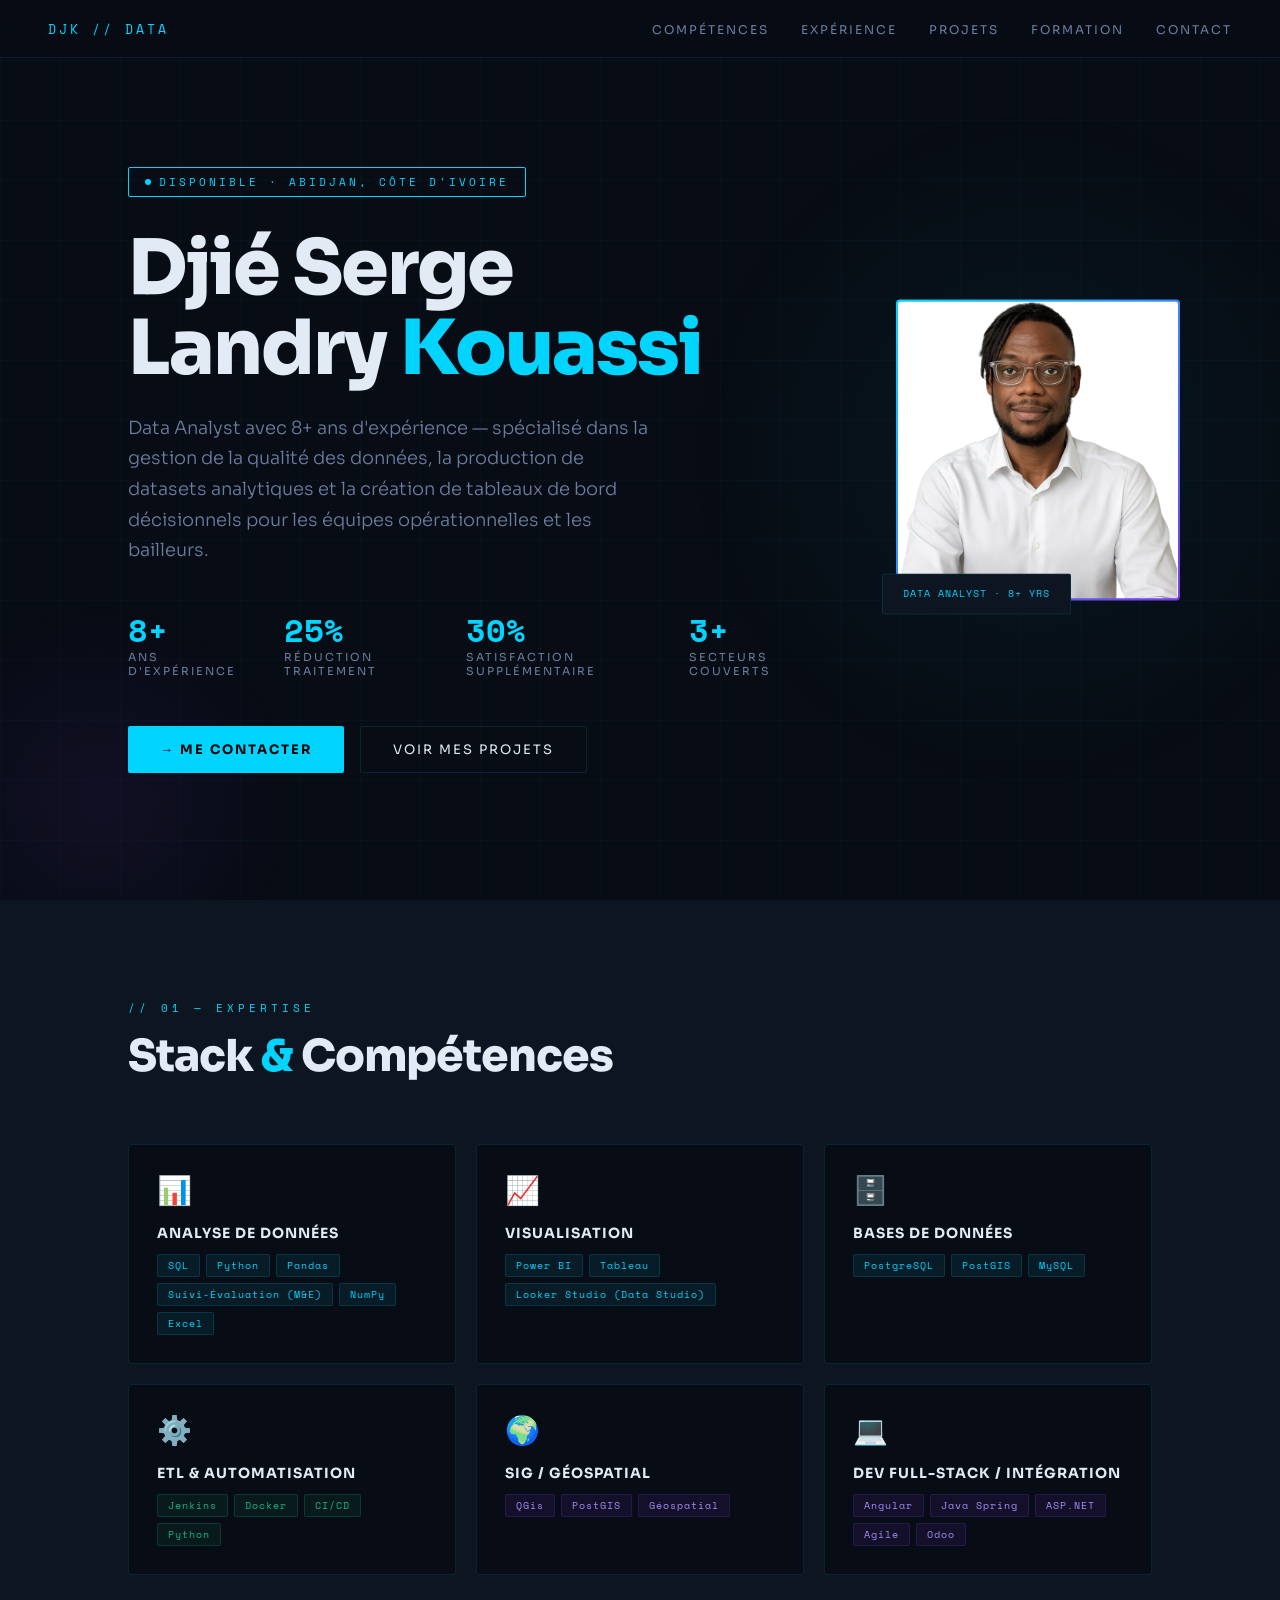
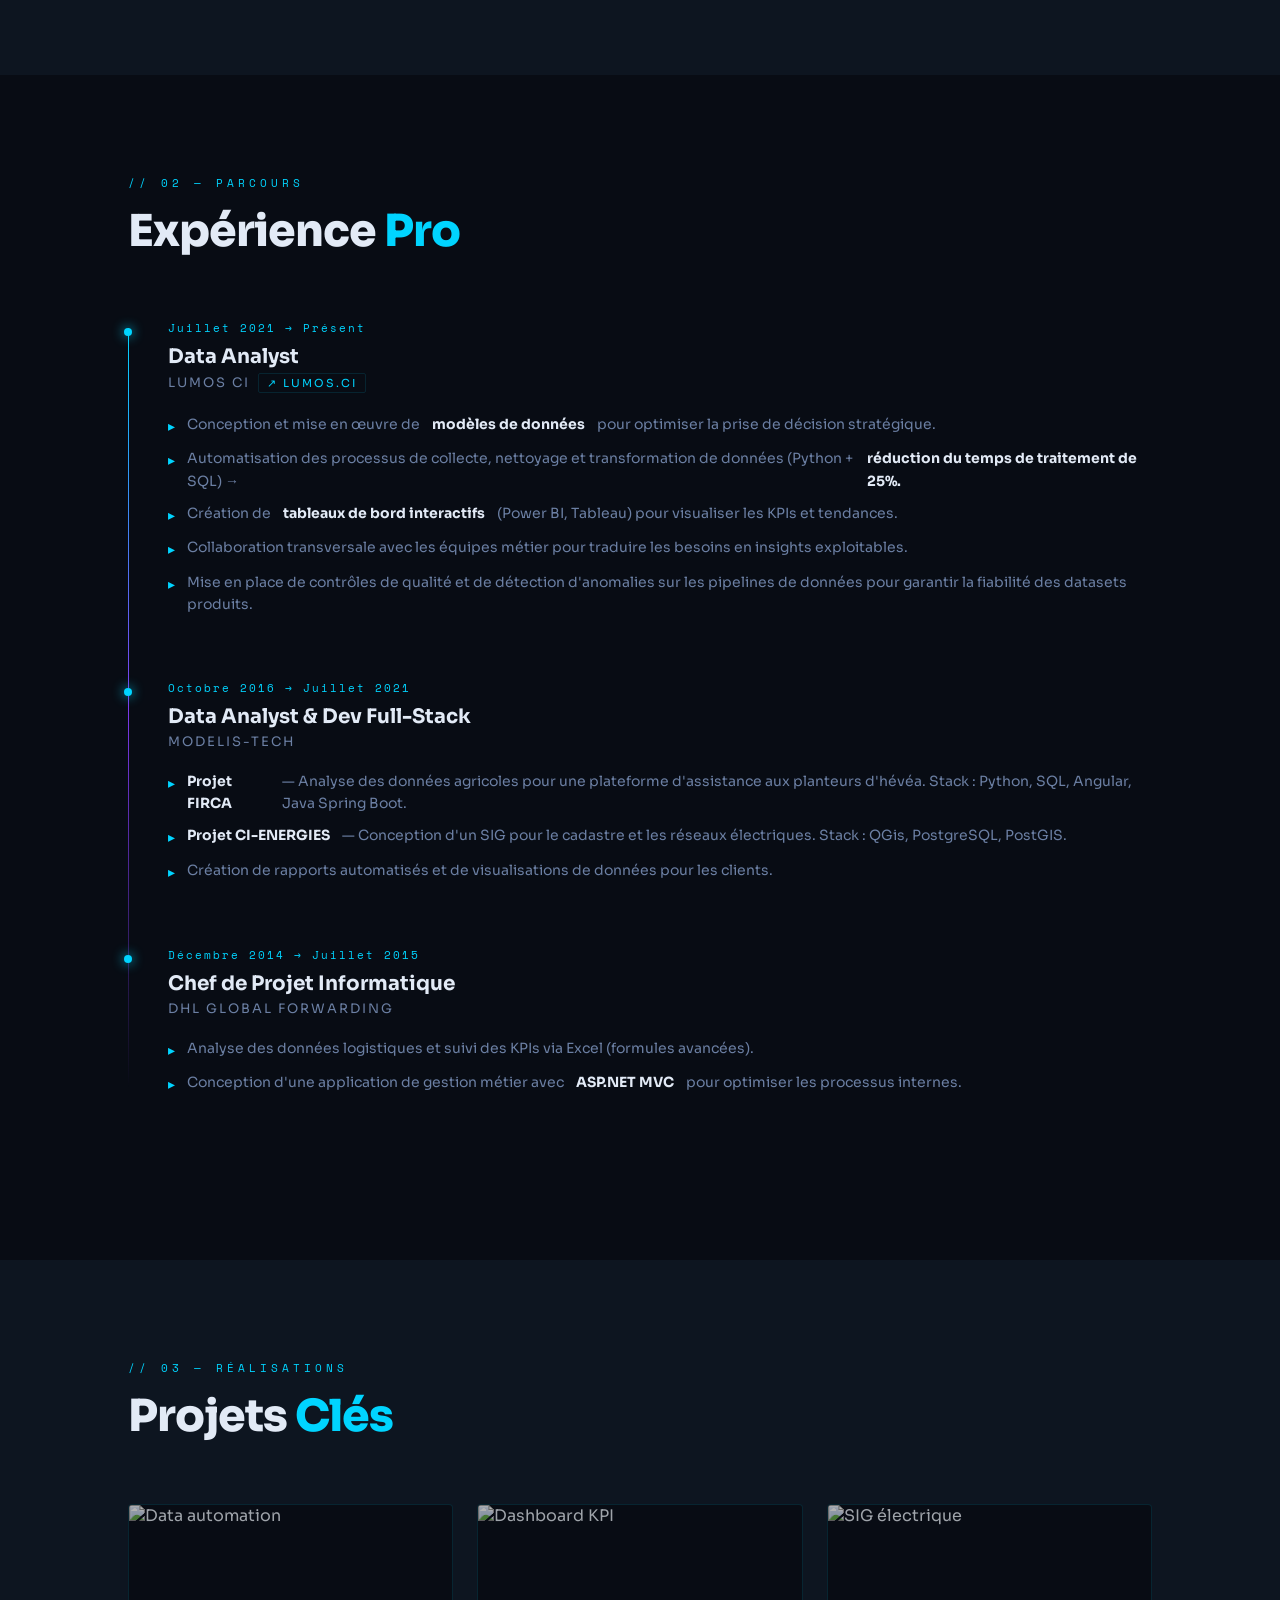
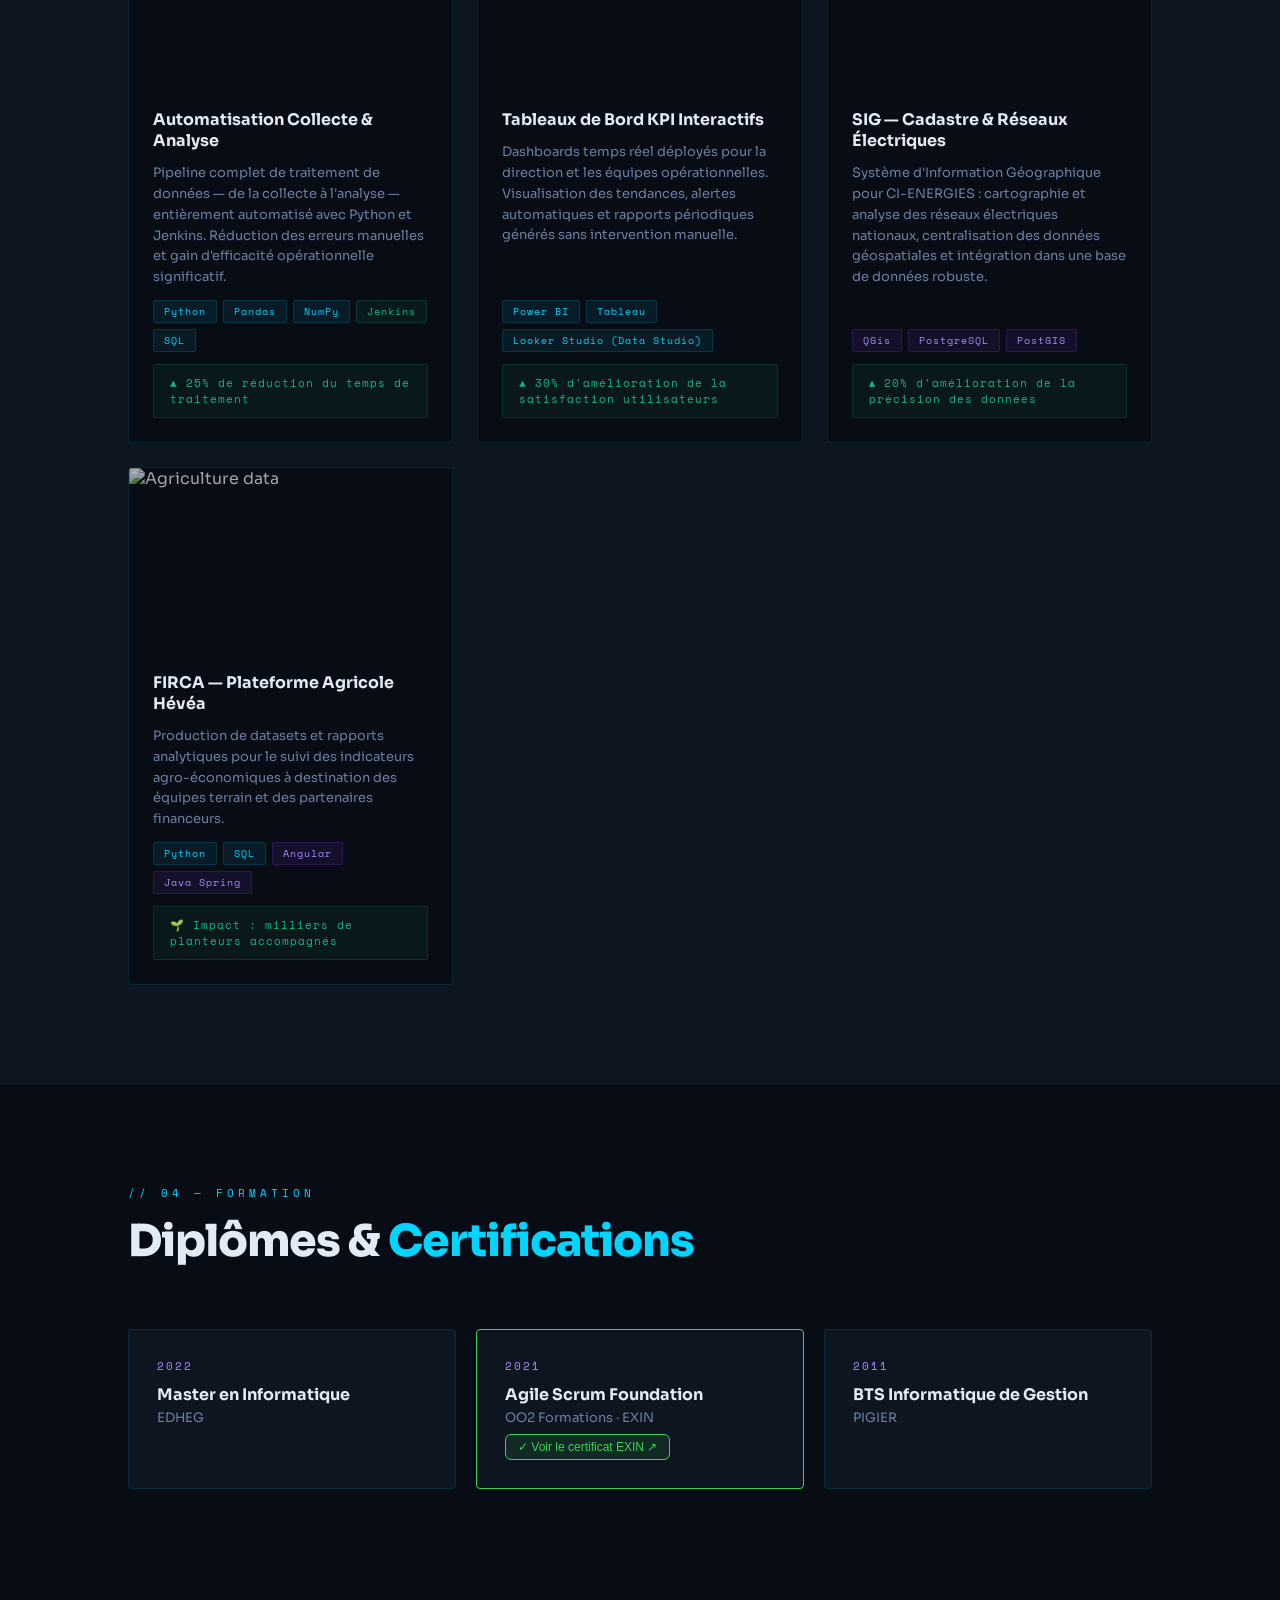
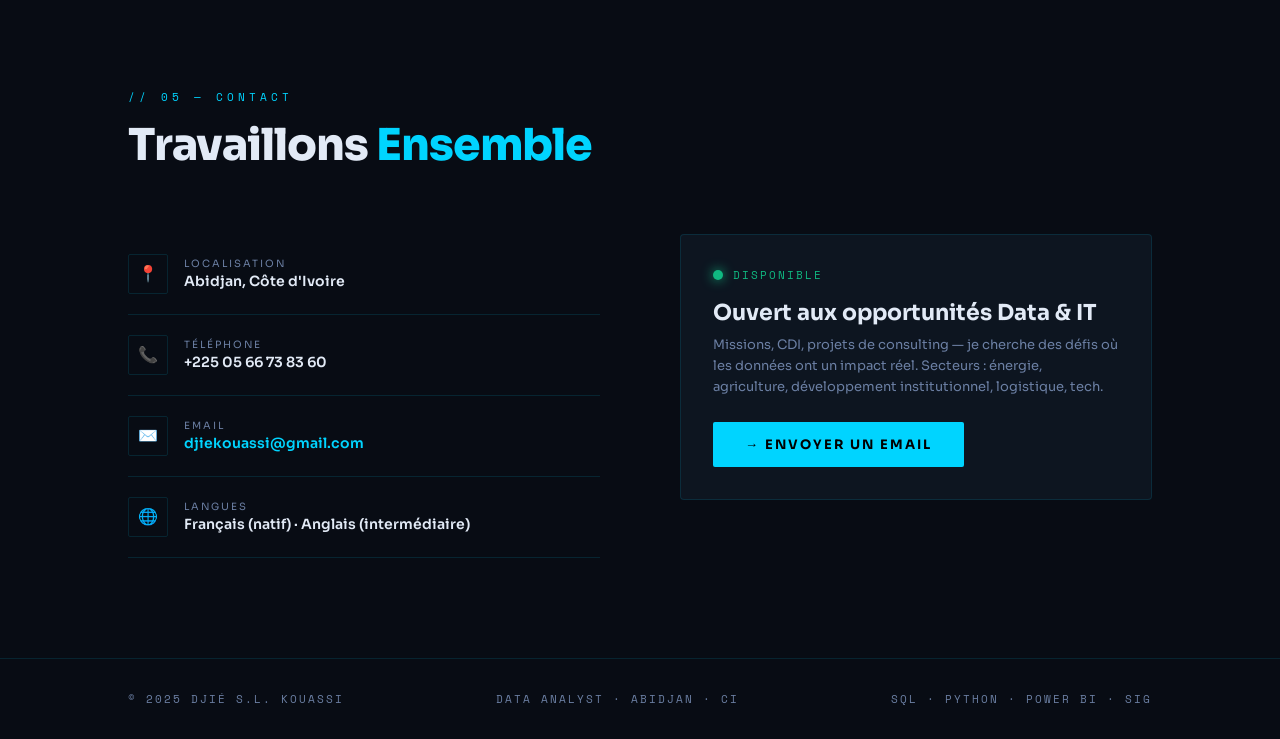
==== commit 56649601: "Mise a jour du certificat EXIN" ====
--- a/index.html
+++ b/index.html
@@ -32,7 +32,8 @@
   <div class="hero-content">
     <div class="hero-tag">Disponible · Abidjan, Côte d'Ivoire</div>
     <h1>Djié Serge<br>Landry <span>Kouassi</span></h1>
-    <p class="hero-sub">Data Analyst avec 8+ ans d'expertise — je transforme des données brutes en décisions stratégiques. SQL, Python, Power BI, SIG. De la collecte à l'insight.</p>
+    <!-- <p class="hero-sub">Data Analyst avec 8+ ans d'expertise — je transforme des données brutes en décisions stratégiques. SQL, Python, Power BI, SIG. De la collecte à l'insight.</p> -->
+    <p class="hero-sub">Data Analyst avec 8+ ans d'expérience — spécialisé dans la gestion de la qualité des données, la production de datasets analytiques et la création de tableaux de bord décisionnels pour les équipes opérationnelles et les bailleurs.</p>
     <div class="hero-stats">
       <div class="stat">
         <span class="stat-num">8+</span>
@@ -88,6 +89,7 @@
         <span class="tag">SQL</span>
         <span class="tag">Python</span>
         <span class="tag">Pandas</span>
+        <span class="tag">Suivi-Évaluation (M&E)</span> 
         <span class="tag">NumPy</span>
         <span class="tag">Excel</span>
       </div>
@@ -99,7 +101,7 @@
       <div class="skill-tags">
         <span class="tag">Power BI</span>
         <span class="tag">Tableau</span>
-        <span class="tag">Data Studio</span>
+        <span class="tag">Looker Studio (Data Studio)</span>
       </div>
     </div>
 
@@ -136,12 +138,13 @@
 
     <div class="skill-card">
       <span class="skill-icon">💻</span>
-      <div class="skill-name">Dev Full-Stack</div>
+      <div class="skill-name">Dev Full-Stack / Intégration</div>
       <div class="skill-tags">
         <span class="tag purple">Angular</span>
         <span class="tag purple">Java Spring</span>
         <span class="tag purple">ASP.NET</span>
         <span class="tag purple">Agile</span>
+        <span class="tag purple">Odoo</span>
       </div>
     </div>
 
@@ -166,6 +169,7 @@
         <li>Automatisation des processus de collecte, nettoyage et transformation de données (Python + SQL) → <strong>réduction du temps de traitement de 25%.</strong></li>
         <li>Création de <strong>tableaux de bord interactifs</strong> (Power BI, Tableau) pour visualiser les KPIs et tendances.</li>
         <li>Collaboration transversale avec les équipes métier pour traduire les besoins en insights exploitables.</li>
+        <li>Mise en place de contrôles de qualité et de détection d'anomalies sur les pipelines de données pour garantir la fiabilité des datasets produits.</li>
       </ul>
     </div>
 
@@ -229,7 +233,7 @@
         <div class="project-tags">
           <span class="tag">Power BI</span>
           <span class="tag">Tableau</span>
-          <span class="tag">Data Studio</span>
+          <span class="tag">Looker Studio (Data Studio)</span>
         </div>
         <div class="project-result">▲ 30% d'amélioration de la satisfaction utilisateurs</div>
       </div>
@@ -259,7 +263,8 @@
       </div>
       <div class="project-body">
         <div class="project-title">FIRCA — Plateforme Agricole Hévéa</div>
-        <div class="project-desc">Analyse et modélisation des données agricoles pour accompagner les planteurs d'hévéa en Côte d'Ivoire. Interfaces d'assistance technique et tableaux de suivi de production.</div>
+        <!-- <div class="project-desc">Analyse et modélisation des données agricoles pour accompagner les planteurs d'hévéa en Côte d'Ivoire. Interfaces d'assistance technique et tableaux de suivi de production.</div> -->
+        <div class="project-desc">Production de datasets et rapports analytiques pour le suivi des indicateurs agro-économiques à destination des équipes terrain et des partenaires financeurs.</div>
         <div class="project-tags">
           <span class="tag">Python</span>
           <span class="tag">SQL</span>
@@ -285,13 +290,48 @@
       <div class="edu-school">EDHEG</div>
     </div>
 
-    <div class="edu-card">
+    <!-- <div class="edu-card">
       <div class="edu-year">2021</div>
       <div class="edu-degree">Agile Scrum Foundation</div>
       <div class="edu-school">OO2 Formations · EXIN</div>
-      <a href="https://www.exin.com/certifications/exin-agile-scrum-foundation-exam" target="_blank" class="cert-badge">
+      <a href="https://www.exin.com/certificate-authentication/" target="_blank" class="cert-badge">
         ✓ Certification EXIN #6392373.20815297
       </a>
+    </div> -->
+
+    <!-- Badge certificat -->
+    <div class="edu-card" style="border-color: #39d353;">
+        <div class="edu-year">2021</div>
+        <div>
+            <div class="edu-degree">Agile Scrum Foundation</div>
+            <div class="edu-school">OO2 Formations · EXIN</div>
+            <button onclick="document.getElementById('certModal').style.display='flex'" 
+                style="margin-top:8px; background:rgba(57,211,83,0.1); border:1px solid #39d353;
+                    color:#39d353; border-radius:6px; padding:5px 12px; font-size:12px;
+                    cursor:pointer; display:flex; align-items:center; gap:6px;">
+                ✓ Voir le certificat EXIN ↗
+            </button>
+            <!-- <div style="font-size:11px; color:var(--text-muted); margin-top:4px; font-family:'JetBrains Mono',monospace;">
+                N° 6392373.20815297 · Valide jusqu'au 10 juin 2026
+            </div> -->
+        </div>
+    </div>
+  
+    <!-- Modal certificat (avant </body>) -->
+    <div id="certModal" style="display:none; position:fixed; inset:0; background:rgba(0,0,0,0.85);
+        z-index:999; align-items:center; justify-content:center;"
+        onclick="if(event.target===this) this.style.display='none'">
+        <div style="background:#111118; border:1px solid #1e1e2e; border-radius:12px;
+                    padding:1.5rem; width:90%; max-width:560px; position:relative;">
+            <button onclick="document.getElementById('certModal').style.display='none'"
+                style="position:absolute; top:12px; right:12px; background:none; border:none;
+                    color:#6b6b8a; font-size:20px; cursor:pointer;">✕</button>
+            <h3 style="font-family:'Space Grotesk',sans-serif; margin-bottom:1rem; font-size:1rem;">
+                EXIN Agile Scrum Foundation
+            </h3>
+            <img src="img/CertificateProof_page-0001.jpg"
+                alt="Certificat EXIN" style="width:100%; border-radius:8px; display:block;" />
+        </div>
     </div>
 
     <div class="edu-card">
@@ -347,7 +387,7 @@
           <span class="avail-label">Disponible</span>
         </div>
         <div class="avail-text">Ouvert aux opportunités Data &amp; IT</div>
-        <p class="avail-sub">Missions, CDI, projets de consulting — je cherche des défis où les données ont un impact réel. Secteurs : énergie, agriculture, logistique, tech.</p>
+        <p class="avail-sub">Missions, CDI, projets de consulting — je cherche des défis où les données ont un impact réel. Secteurs : énergie, agriculture, développement institutionnel, logistique, tech.</p>
         <a href="mailto:djiekouassi@gmail.com" class="btn-primary" style="display:inline-flex;">→ Envoyer un email</a>
       </div>
     </div>
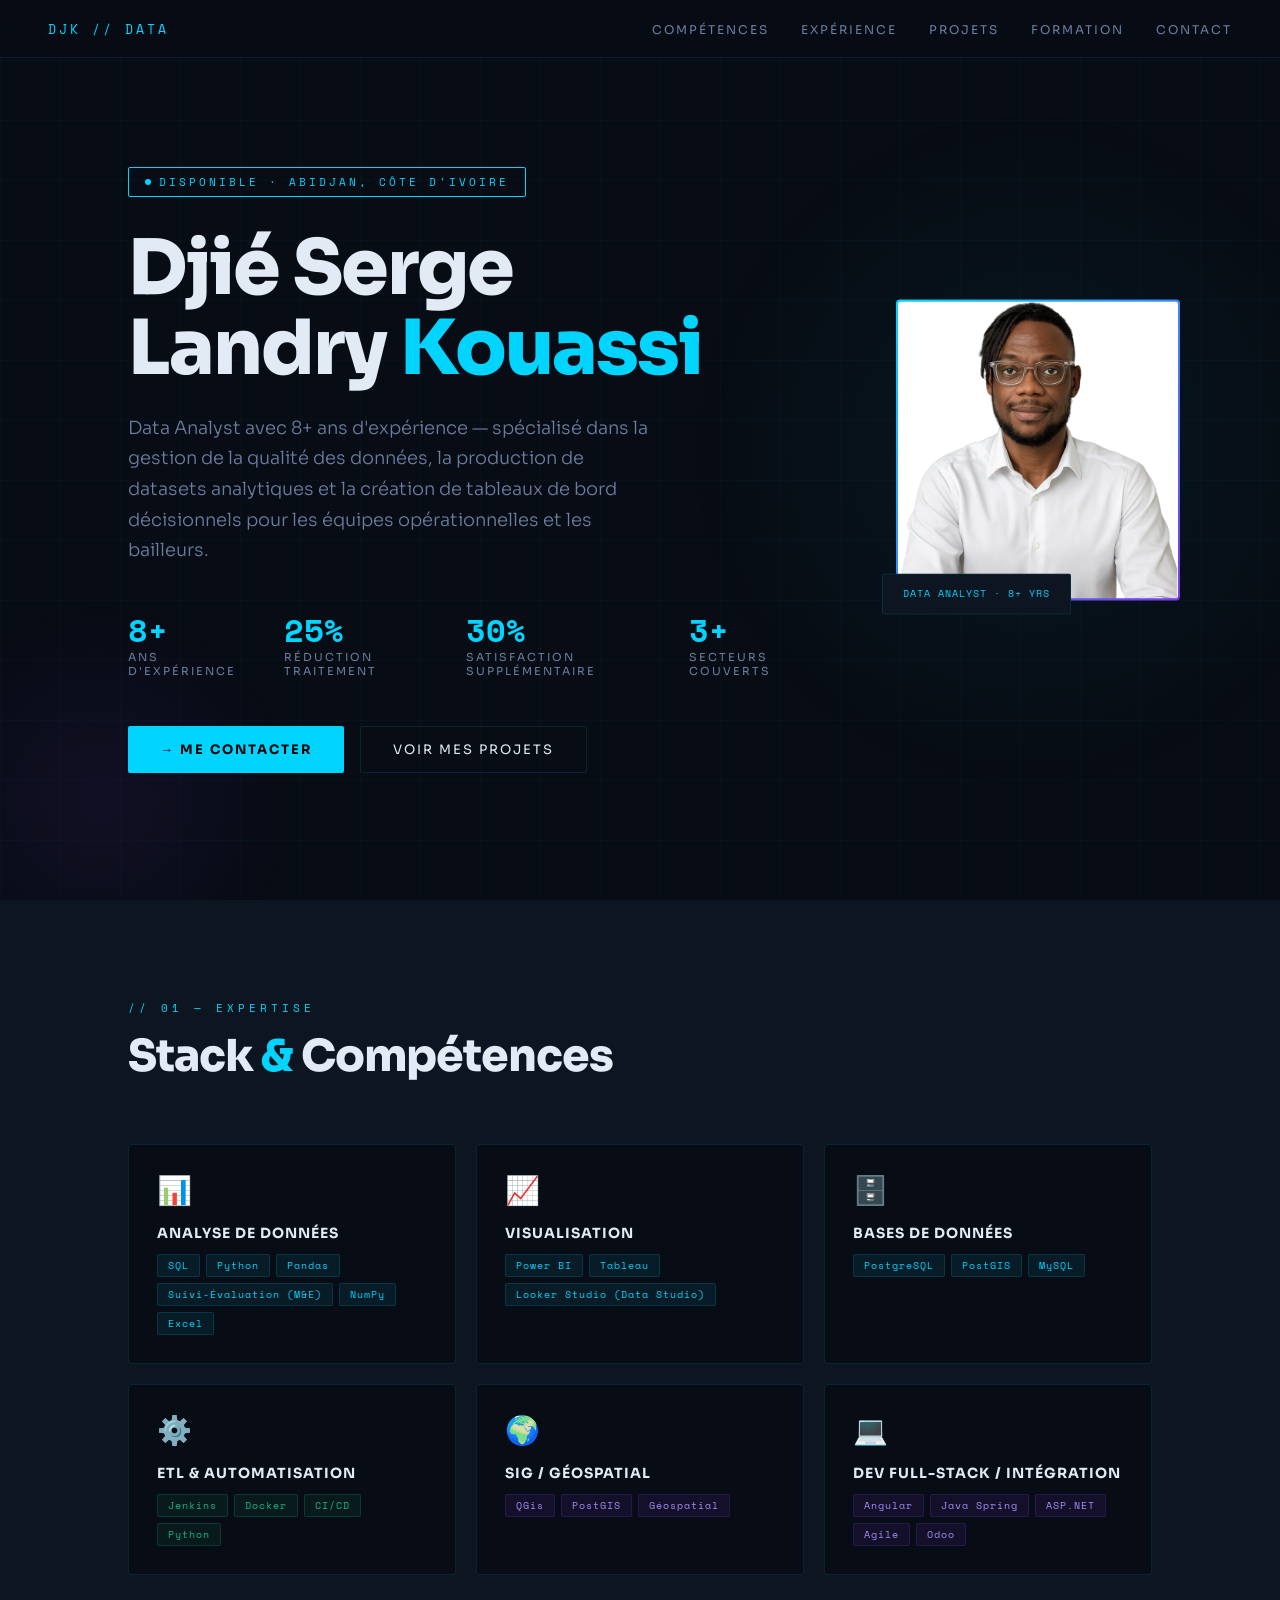
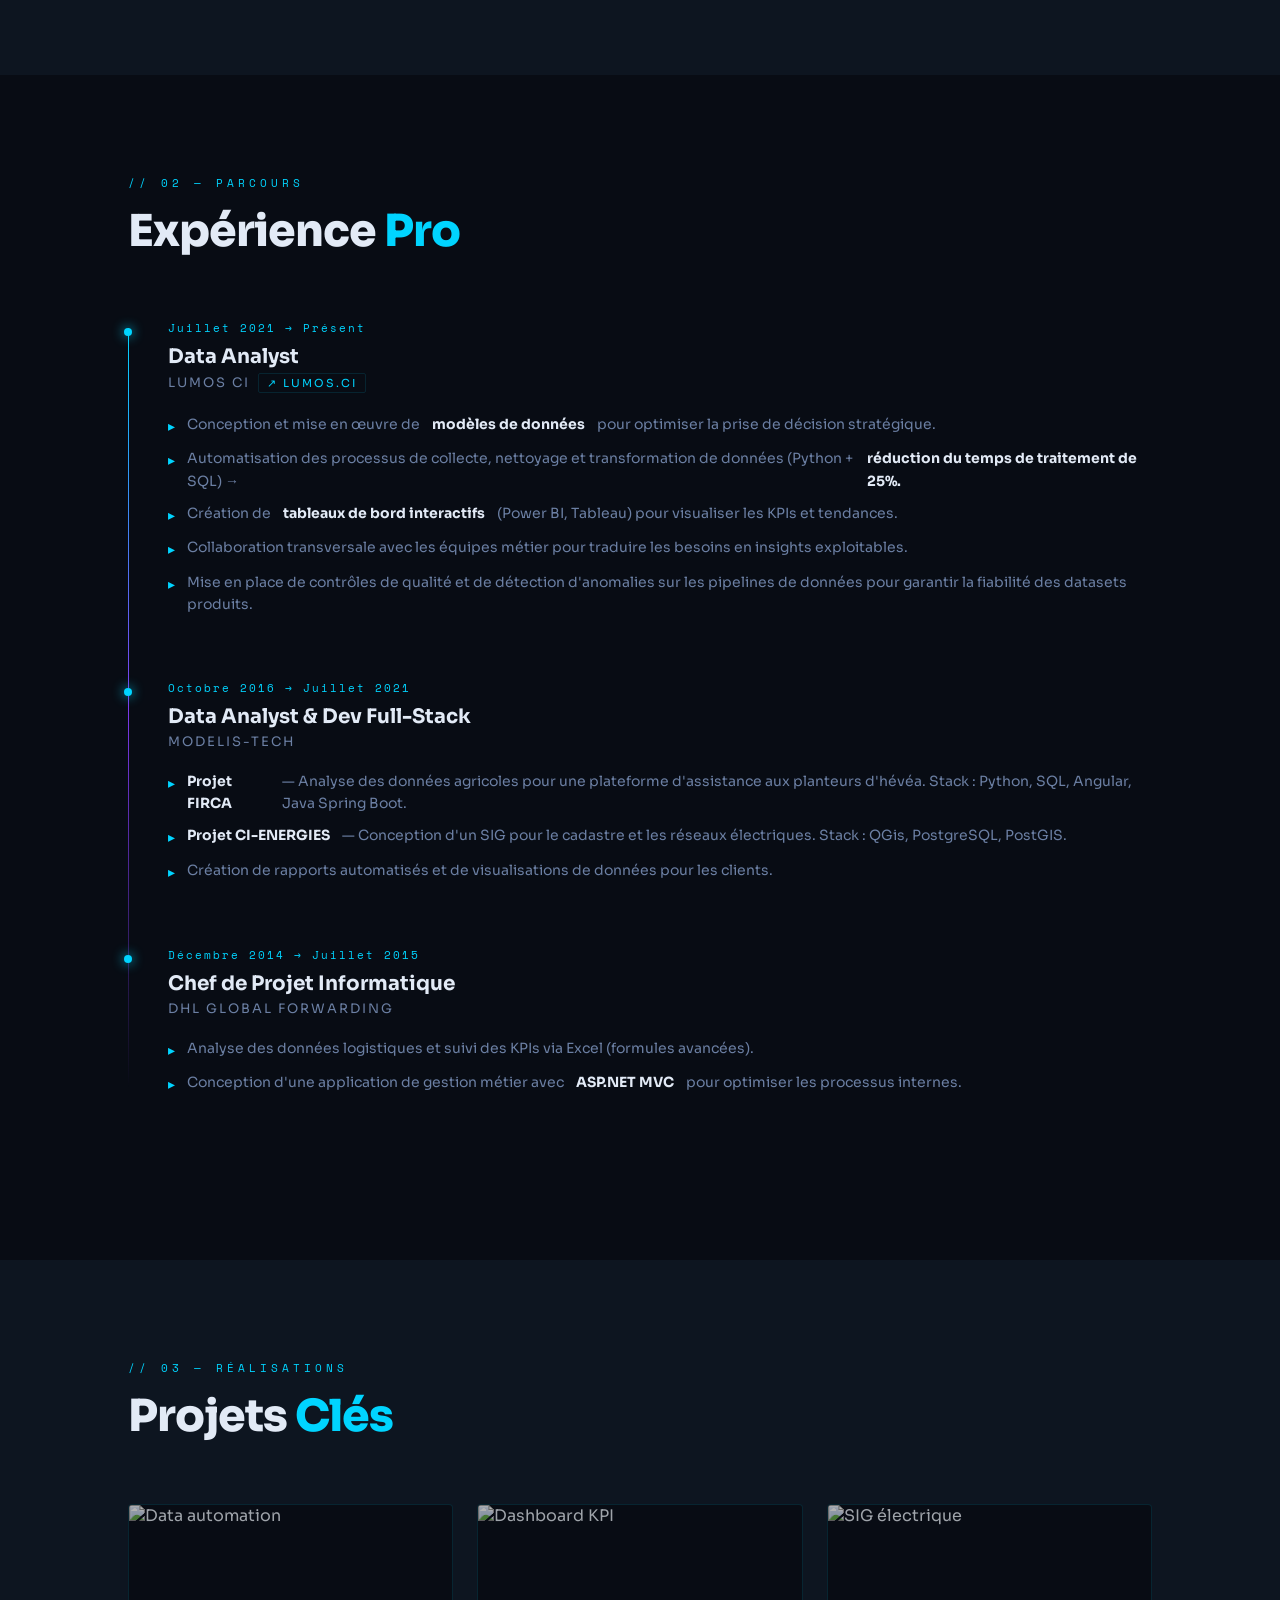
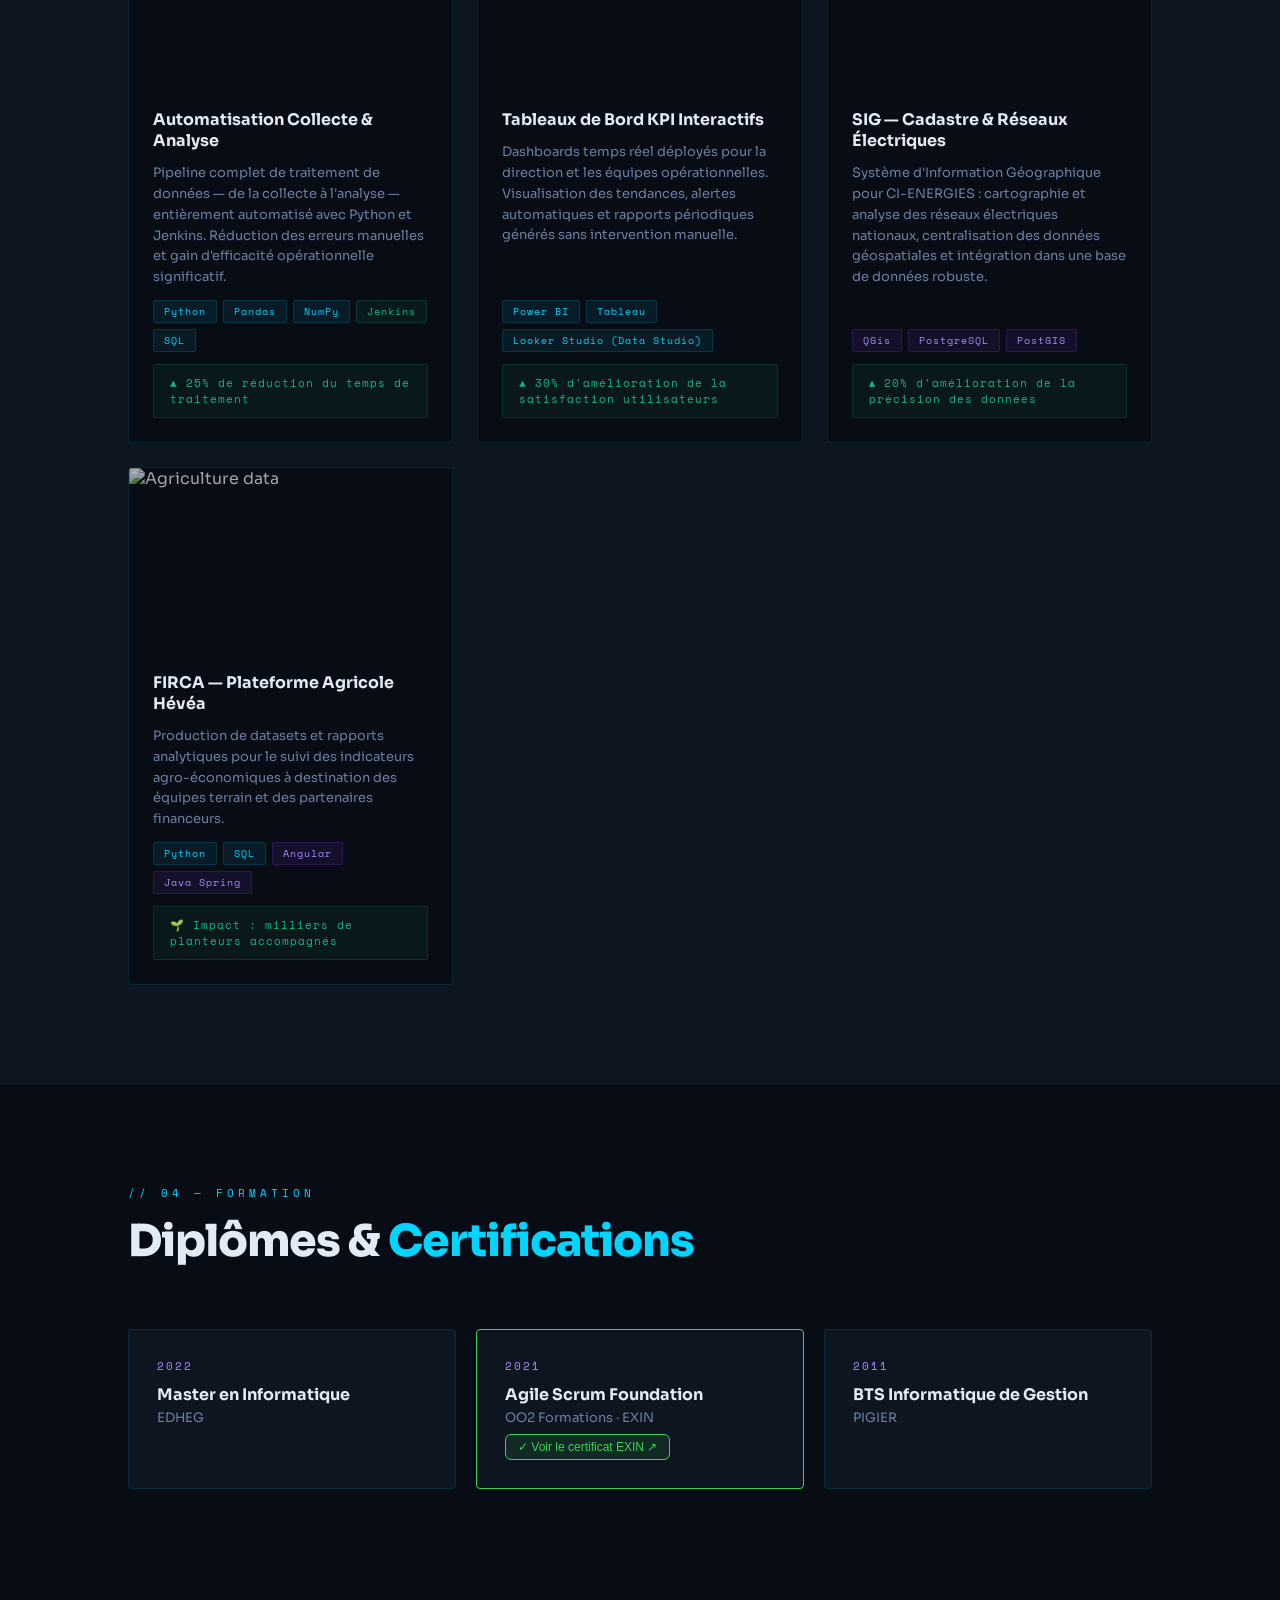
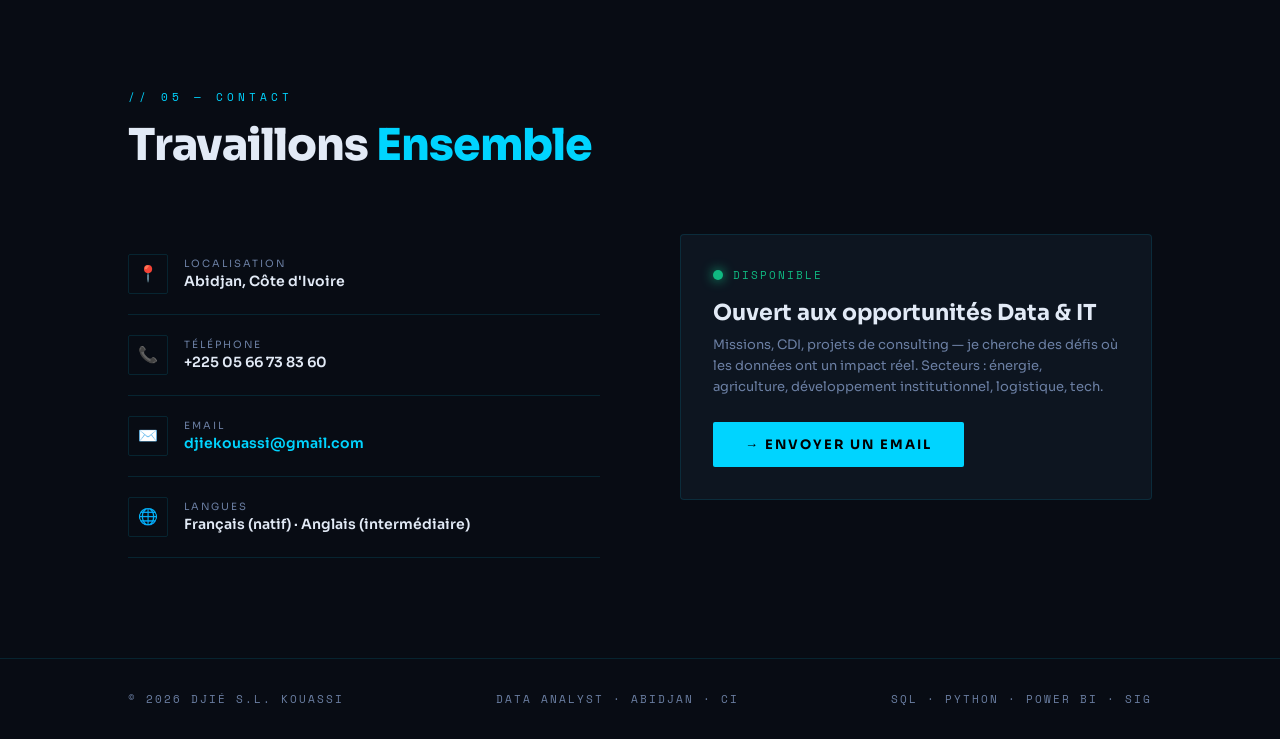
==== commit 3d8ebadb: "Correction de l'année au pied de page" ====
--- a/index.html
+++ b/index.html
@@ -9,7 +9,15 @@
 <style>
   
 </style>
+
 <link rel="stylesheet" href="css/main.css">
+
+
+<link rel="icon" type="image/png" href="img/favicon.png">
+
+
+<link rel="stylesheet" href="https://cdnjs.cloudflare.com/ajax/libs/font-awesome/6.5.1/css/all.min.css">
+
 </head>
 <body>
 
@@ -317,22 +325,7 @@
         </div>
     </div>
   
-    <!-- Modal certificat (avant </body>) -->
-    <div id="certModal" style="display:none; position:fixed; inset:0; background:rgba(0,0,0,0.85);
-        z-index:999; align-items:center; justify-content:center;"
-        onclick="if(event.target===this) this.style.display='none'">
-        <div style="background:#111118; border:1px solid #1e1e2e; border-radius:12px;
-                    padding:1.5rem; width:90%; max-width:560px; position:relative;">
-            <button onclick="document.getElementById('certModal').style.display='none'"
-                style="position:absolute; top:12px; right:12px; background:none; border:none;
-                    color:#6b6b8a; font-size:20px; cursor:pointer;">✕</button>
-            <h3 style="font-family:'Space Grotesk',sans-serif; margin-bottom:1rem; font-size:1rem;">
-                EXIN Agile Scrum Foundation
-            </h3>
-            <img src="img/CertificateProof_page-0001.jpg"
-                alt="Certificat EXIN" style="width:100%; border-radius:8px; display:block;" />
-        </div>
-    </div>
+    
 
     <div class="edu-card">
       <div class="edu-year">2011</div>
@@ -397,10 +390,28 @@
 
 <!-- FOOTER -->
 <footer>
-  <span>© 2025 DJIÉ S.L. KOUASSI</span>
+  <span>© 2026 DJIÉ S.L. KOUASSI</span>
   <span>DATA ANALYST · ABIDJAN · CI</span>
   <span>SQL · PYTHON · POWER BI · SIG</span>
 </footer>
 
+
+<!-- Modal certificat (avant </body>) -->
+<div id="certModal" style="display:none; position:fixed; inset:0; background:rgba(0,0,0,0.85);
+z-index:999; align-items:center; justify-content:center;"
+onclick="if(event.target===this) this.style.display='none'">
+    <div style="background:#111118; border:1px solid #1e1e2e; border-radius:12px;
+                padding:1.5rem; width:90%; max-width:560px; position:relative;">
+        <button onclick="document.getElementById('certModal').style.display='none'"
+            style="position:absolute; top:12px; right:12px; background:none; border:none;
+                color:#6b6b8a; font-size:20px; cursor:pointer;">✕</button>
+        <h3 style="font-family:'Space Grotesk',sans-serif; margin-bottom:1rem; font-size:1rem;">
+            EXIN Agile Scrum Foundation
+        </h3>
+        <img src="img/CertificateProof_page-0001.jpg"
+            alt="Certificat EXIN" style="width:100%; border-radius:8px; display:block;" />
+    </div>
+</div>
+
 </body>
 </html>
